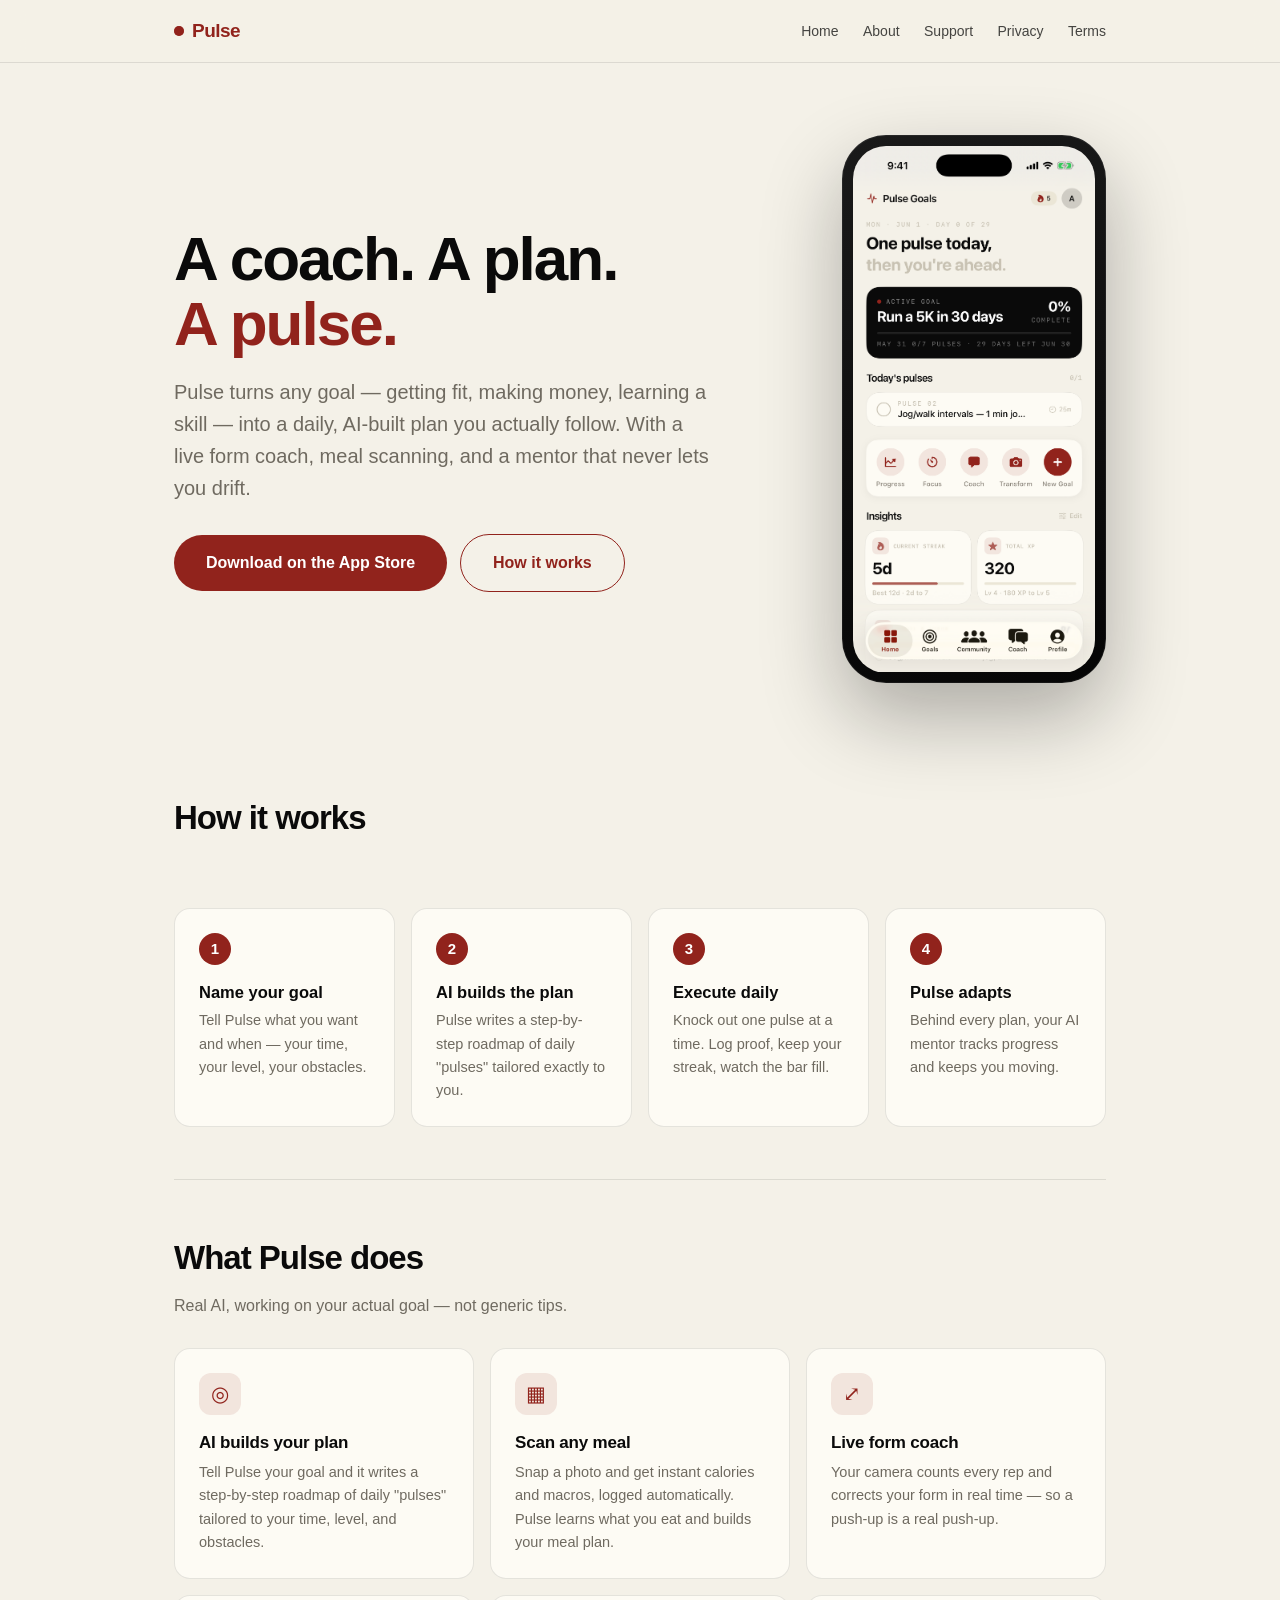
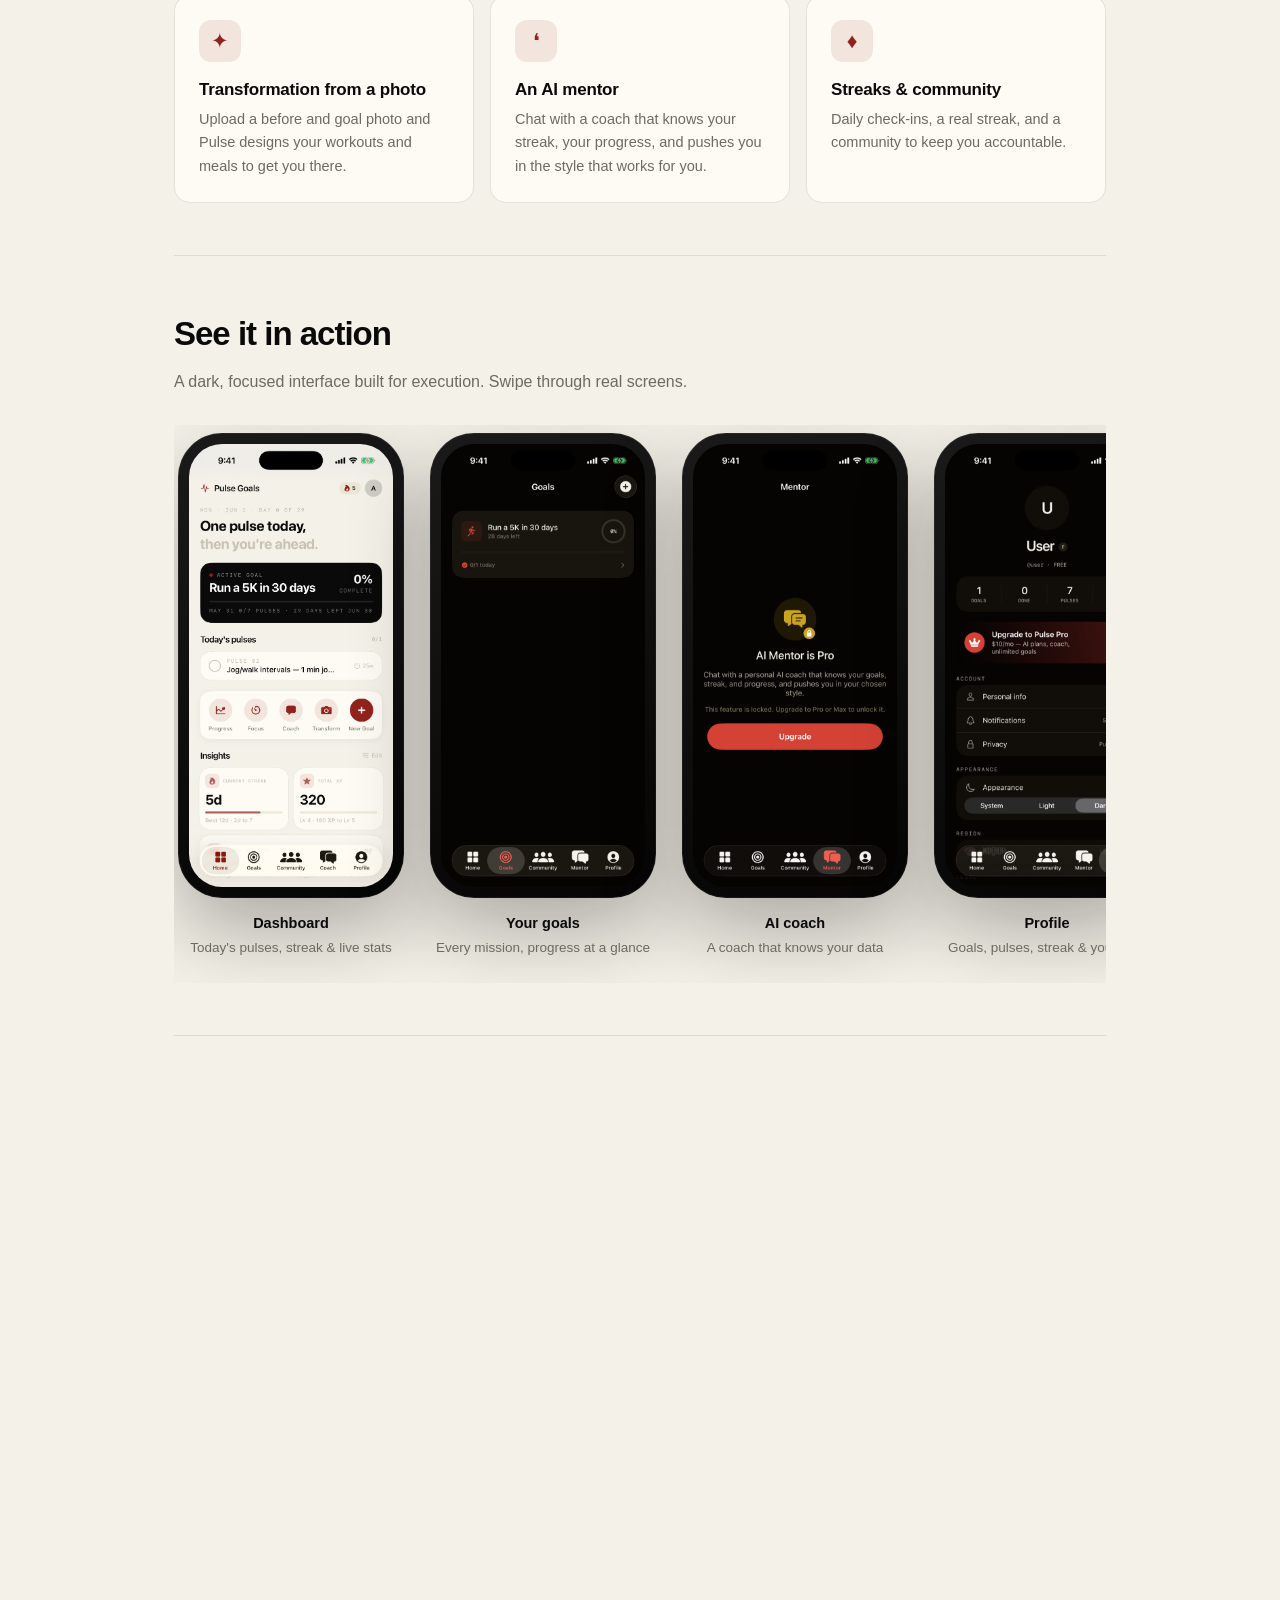
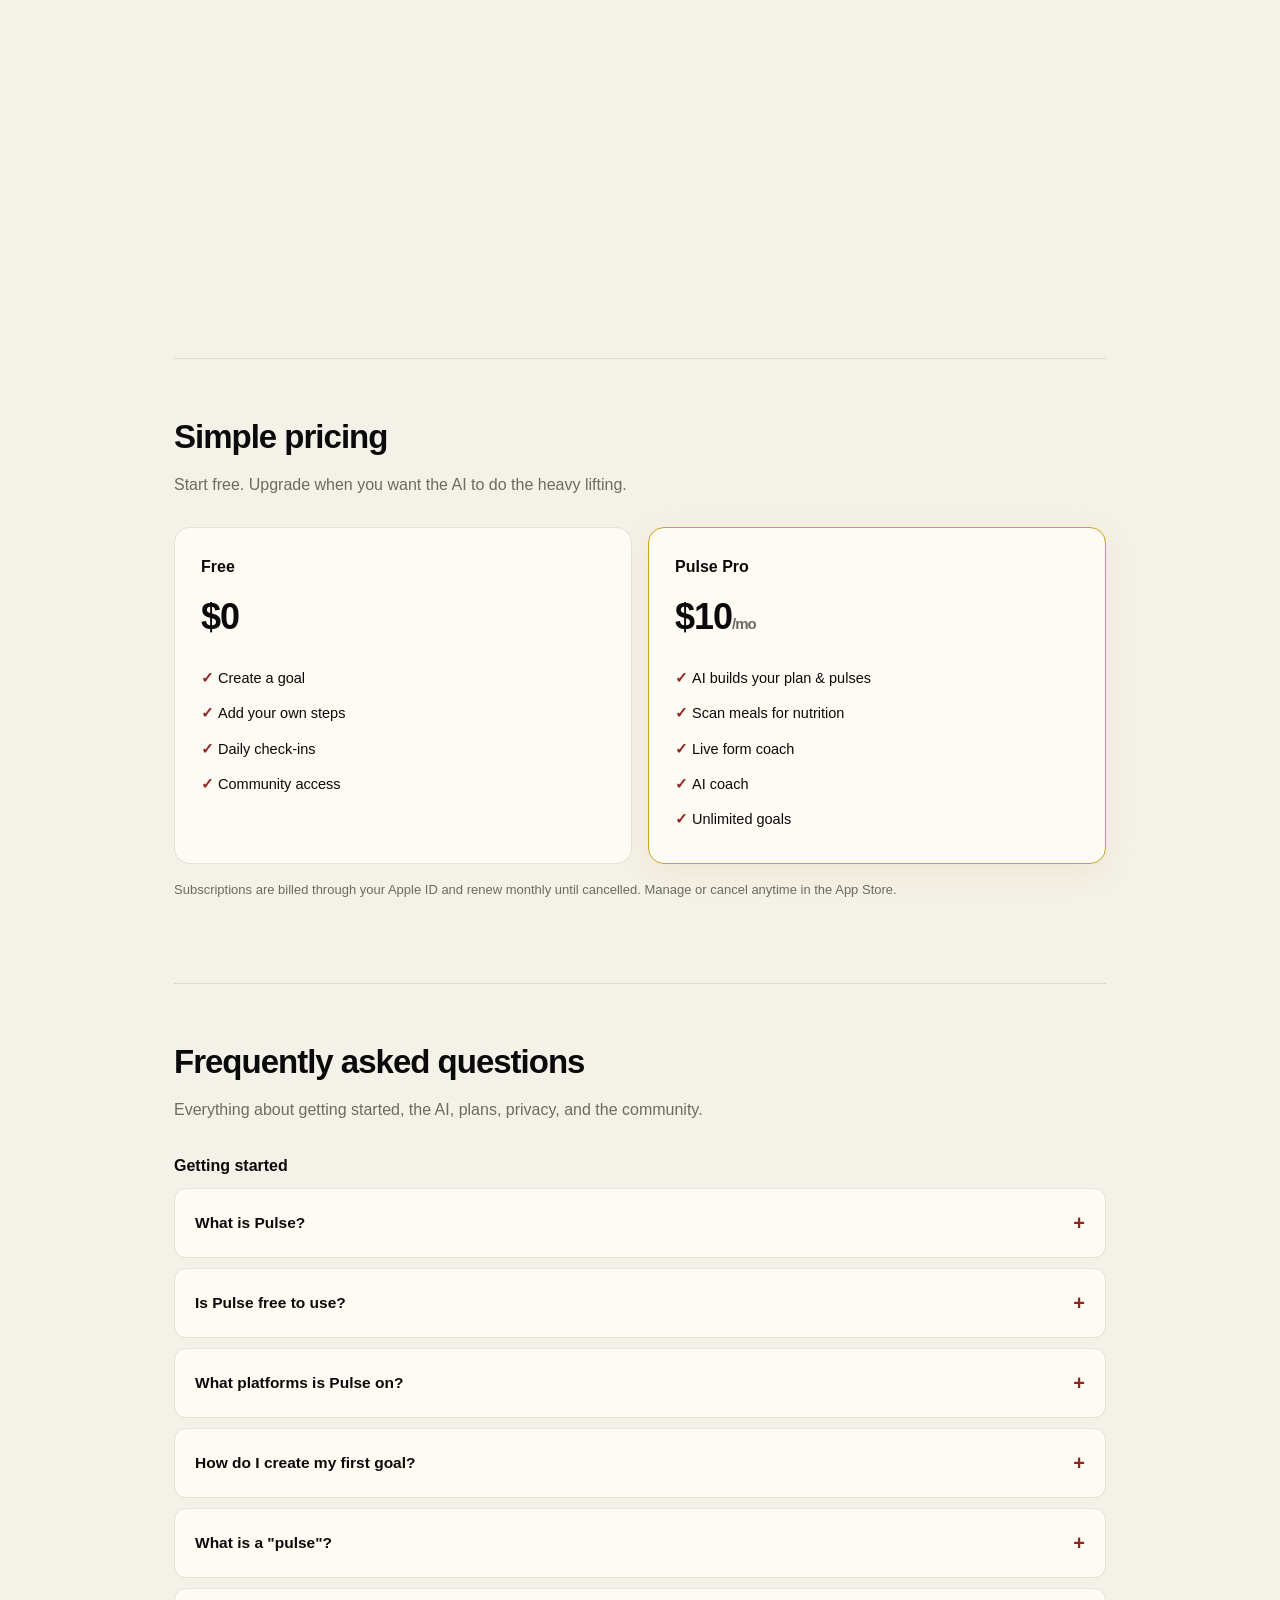
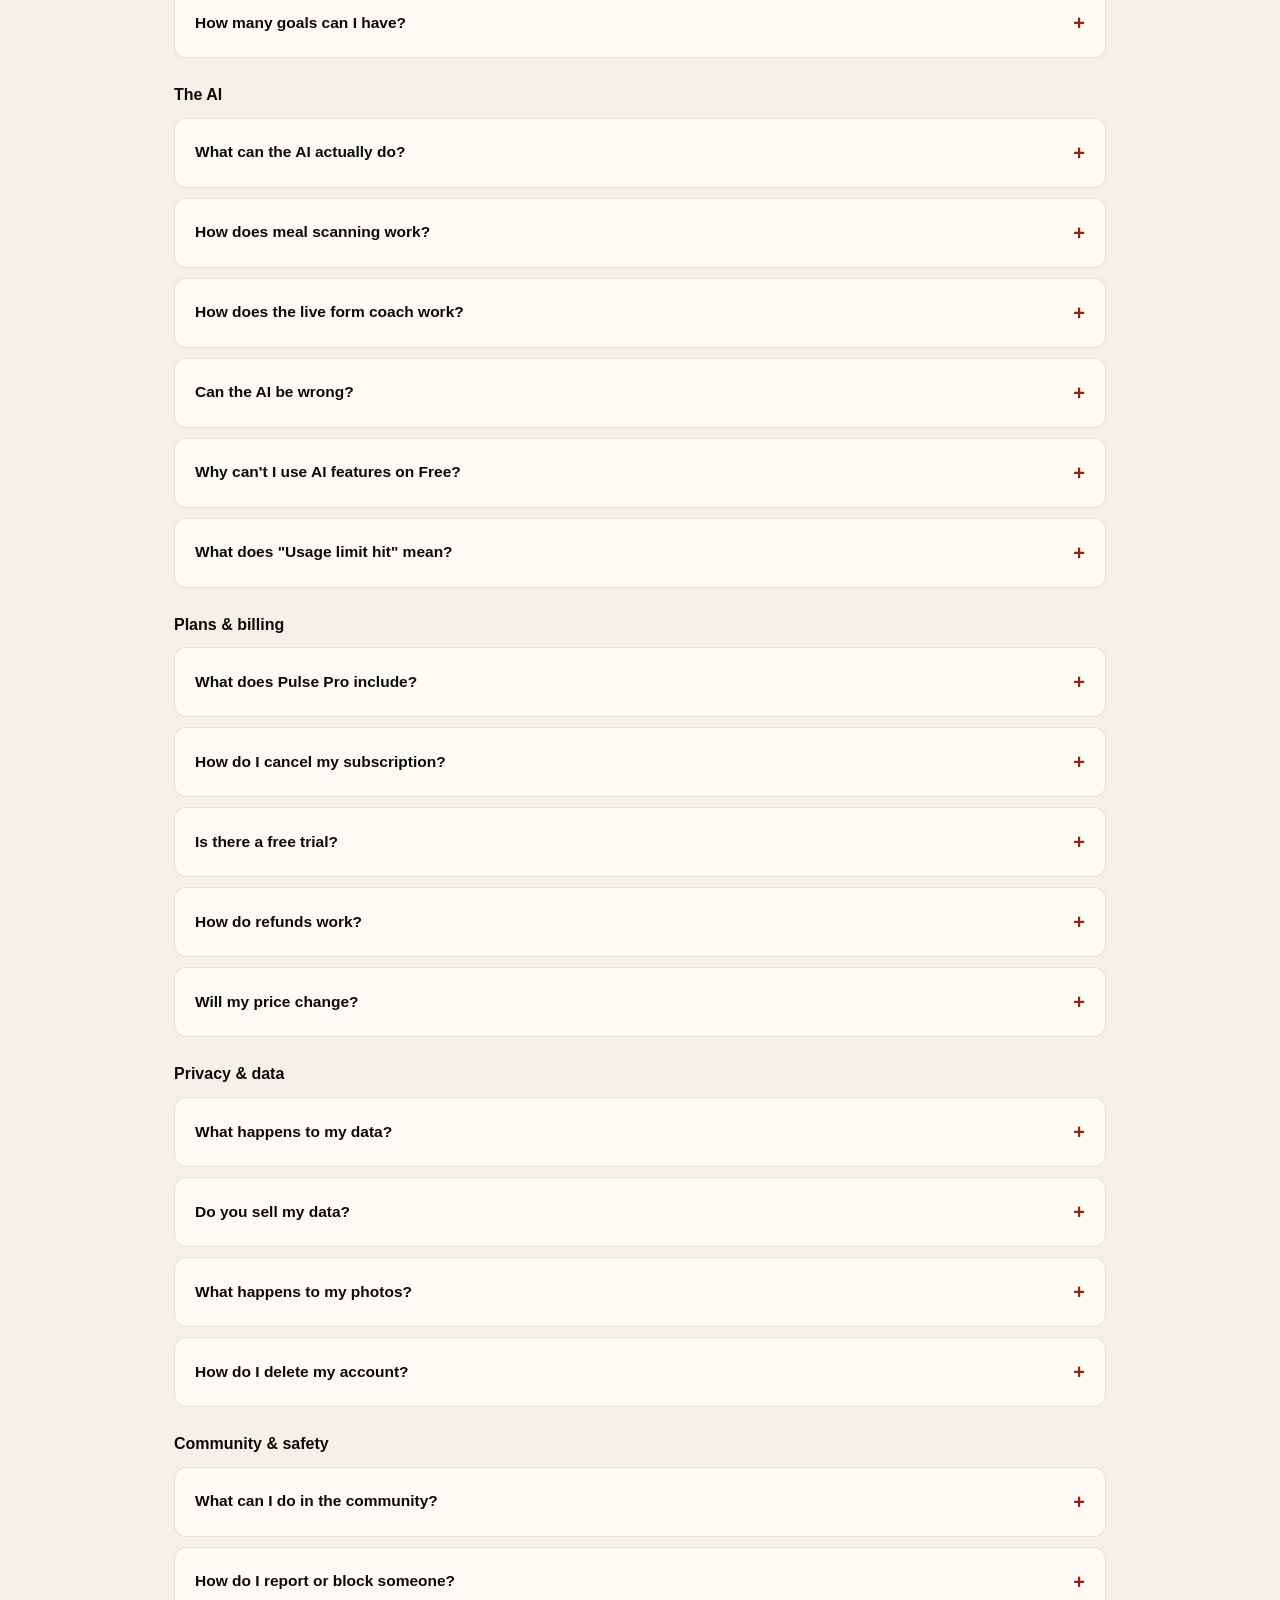
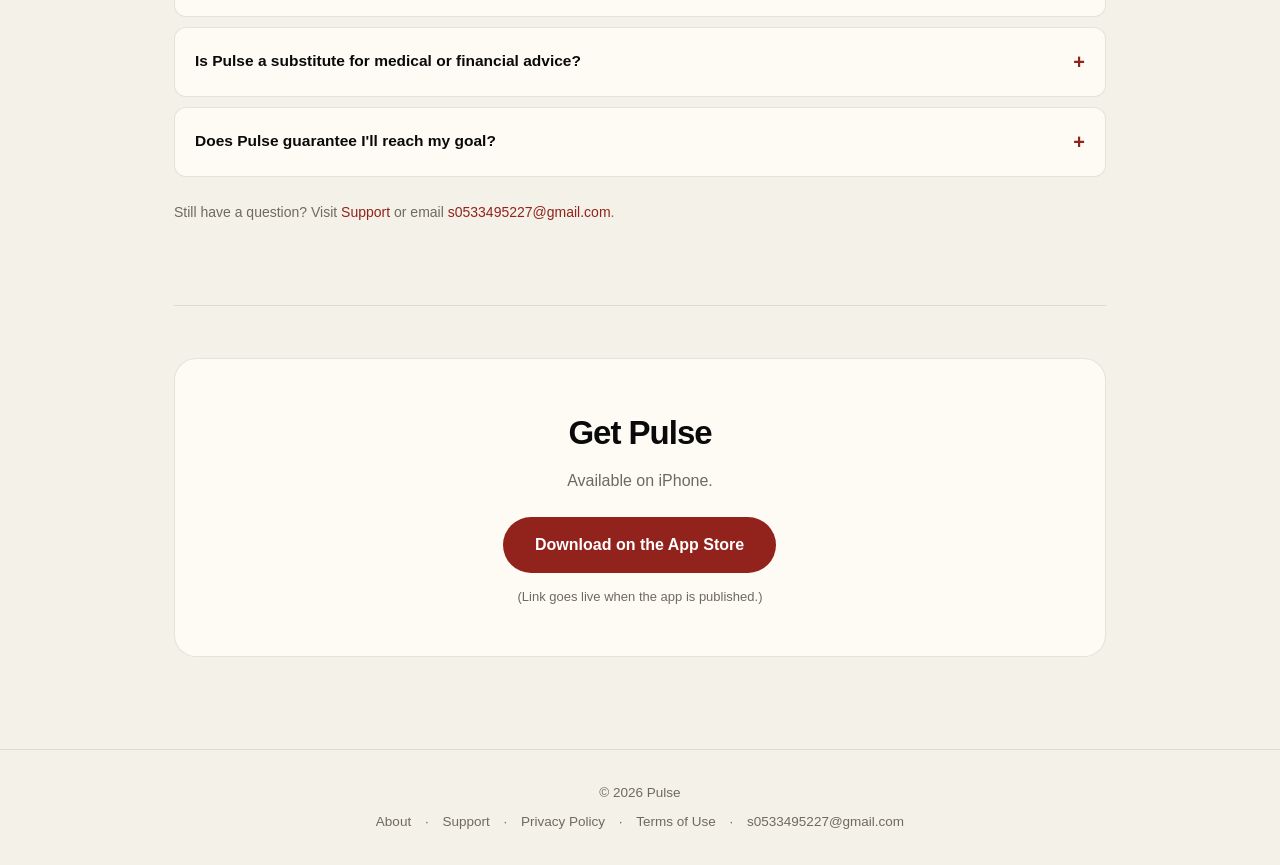
==== index.html @ 87f411f4 "Site: add free Custom Workout card + scroll-progress bar + hero float micro-interactions" ====
<!DOCTYPE html>
<html lang="en">
<head>
  <meta charset="UTF-8" />
  <meta name="viewport" content="width=device-width, initial-scale=1.0" />
  <title>Pulse — Your AI goal-achievement engine</title>
  <meta name="description" content="Pulse turns any goal into a daily, AI-built plan — workouts, meals, money, skills — with a live form coach, meal scanning, and an AI mentor that keeps you moving." />
  <link rel="stylesheet" href="style.css" />
  <link rel="icon" type="image/png" sizes="32x32" href="assets/favicon-32.png" />
  <link rel="icon" type="image/png" sizes="192x192" href="assets/favicon-192.png" />
  <link rel="apple-touch-icon" href="assets/apple-touch-icon.png" />
  <link rel="manifest" href="site.webmanifest" />
  <meta name="theme-color" content="#91231C" media="(prefers-color-scheme: light)" />
  <meta name="theme-color" content="#0E0C08" media="(prefers-color-scheme: dark)" />
</head>
<body>
  <header>
    <nav>
      <a class="brand" href="index.html"><span class="dot"></span> Pulse</a>
      <div class="navlinks">
        <a href="index.html">Home</a>
        <a href="about.html">About</a>
        <a href="support.html">Support</a>
        <a href="privacy.html">Privacy</a>
        <a href="terms.html">Terms</a>
      </div>
    </nav>
  </header>

  <div class="scrollbar" id="scrollbar"></div>

  <main>
    <section class="hero">
      <div class="hero-copy">
        <h1>A coach. A plan.<br/><span class="accent">A pulse.</span></h1>
        <p class="sub">Pulse turns any goal — getting fit, making money, learning a skill — into a daily, AI-built plan you actually follow. With a live form coach, meal scanning, and a mentor that never lets you drift.</p>
        <div class="hero-actions">
          <a class="cta" href="#download">Download on the App Store</a>
          <a class="cta secondary" href="#how">How it works</a>
        </div>
      </div>
      <div class="hero-device">
        <div class="device"><img src="assets/01-dashboard.png" alt="Pulse dashboard showing today's pulses, active goal and streak" /></div>
      </div>
    </section>

    <section class="section first" id="how">
      <h2>How it works</h2>
      <p class="lead">From a vague ambition to a daily plan in under a minute.</p>
      <div class="steps">
        <div class="step"><div class="n">1</div><h3>Name your goal</h3><p>Tell Pulse what you want and when — your time, your level, your obstacles.</p></div>
        <div class="step"><div class="n">2</div><h3>AI builds the plan</h3><p>Pulse writes a step-by-step roadmap of daily "pulses" tailored exactly to you.</p></div>
        <div class="step"><div class="n">3</div><h3>Execute daily</h3><p>Knock out one pulse at a time. Log proof, keep your streak, watch the bar fill.</p></div>
        <div class="step"><div class="n">4</div><h3>Pulse adapts</h3><p>Behind every plan, your AI mentor tracks progress and keeps you moving.</p></div>
      </div>
    </section>

    <section class="section">
      <h2>What Pulse does</h2>
      <p class="lead">Real AI, working on your actual goal — not generic tips.</p>
      <div class="grid">
        <div class="card"><div class="ico">◎</div><h3>AI builds your plan</h3><p>Tell Pulse your goal and it writes a step-by-step roadmap of daily "pulses" tailored to your time, level, and obstacles.</p></div>
        <div class="card"><div class="ico">▦</div><h3>Scan any meal</h3><p>Snap a photo and get instant calories and macros, logged automatically. Pulse learns what you eat and builds your meal plan.</p></div>
        <div class="card"><div class="ico">⤢</div><h3>Live form coach</h3><p>Your camera counts every rep and corrects your form in real time — so a push-up is a real push-up.</p></div>
        <div class="card"><div class="ico">✦</div><h3>Transformation from a photo</h3><p>Upload a before and goal photo and Pulse designs your workouts and meals to get you there.</p></div>
        <div class="card"><div class="ico">❛</div><h3>An AI mentor</h3><p>Chat with a coach that knows your streak, your progress, and pushes you in the style that works for you.</p></div>
        <div class="card"><div class="ico">♦</div><h3>Streaks &amp; community</h3><p>Daily check-ins, a real streak, and a community to keep you accountable.</p></div>
      </div>
    </section>

    <section class="section">
      <h2>See it in action</h2>
      <p class="lead">A dark, focused interface built for execution. Swipe through real screens.</p>
      <div class="shots">
        <div class="shot">
          <div class="device"><img src="assets/01-dashboard.png" alt="Dashboard with active goal, today's pulses, streak and XP" loading="lazy" /></div>
          <div class="cap"><b>Dashboard</b>Today's pulses, streak &amp; live stats</div>
        </div>
        <div class="shot">
          <div class="device"><img src="assets/02-goals.png" alt="Goals list with progress rings" loading="lazy" /></div>
          <div class="cap"><b>Your goals</b>Every mission, progress at a glance</div>
        </div>
        <div class="shot">
          <div class="device"><img src="assets/04-mentor.png" alt="AI coach chat" loading="lazy" /></div>
          <div class="cap"><b>AI coach</b>A coach that knows your data</div>
        </div>
        <div class="shot">
          <div class="device"><img src="assets/03-profile.png" alt="Profile with stats and plan" loading="lazy" /></div>
          <div class="cap"><b>Profile</b>Goals, pulses, streak &amp; your plan</div>
        </div>
        <div class="shot">
          <div class="device"><img src="assets/05-community.png" alt="Community direct messages" loading="lazy" /></div>
          <div class="cap"><b>Community</b>Message and stay accountable</div>
        </div>
      </div>
    </section>

    <section class="section">
      <h2>What you can build with Pulse</h2>
      <p class="lead">One engine, every kind of goal. Pick a type and Pulse shapes the plan around it.</p>
      <div class="grid">
        <div class="card"><div class="ico">✦</div><h3>Transformation</h3><p>Upload a before + goal photo. Pulse builds your workout split and meal plan, with a live camera form coach and rep counting.</p></div>
        <div class="card"><div class="ico">$</div><h3>Make Money</h3><p>Freelance, content, e-commerce, SaaS, and more — a revenue roadmap broken into daily money-moving actions.</p></div>
        <div class="card"><div class="ico">◷</div><h3>Master a Skill</h3><p>Photoshop, Spanish, guitar, coding — deliberate-practice drills and checkpoints that compound over time.</p></div>
        <div class="card"><div class="ico">▤</div><h3>Big Project</h3><p>Finish college, write a book, launch a business — multi-phase milestones with concrete deliverables.</p></div>
        <div class="card"><div class="ico">↻</div><h3>Daily Habit</h3><p>Build a habit with streak tracking, daily check-ins, and accountability that actually sticks.</p></div>
        <div class="card"><div class="ico">▶</div><h3>Custom Workout <span class="freetag">Free</span></h3><p>Hand-pick exercises from a built-in library and run them with on-device rep counting through your camera. No AI, no photos, no subscription.</p></div>
        <div class="card"><div class="ico">◎</div><h3>Anything Else</h3><p>Tell Pulse what you want in plain words and it figures out the roadmap. Free users start here.</p></div>
      </div>
    </section>

    <section class="section" id="pricing">
      <h2>Simple pricing</h2>
      <p class="lead">Start free. Upgrade when you want the AI to do the heavy lifting.</p>
      <div class="plans">
        <div class="plan">
          <div class="tag">Free</div>
          <div class="price">$0</div>
          <ul><li>Create a goal</li><li>Add your own steps</li><li>Daily check-ins</li><li>Community access</li></ul>
        </div>
        <div class="plan featured">
          <div class="tag">Pulse Pro</div>
          <div class="price">$10<span style="font-size:15px;color:var(--muted)">/mo</span></div>
          <ul><li>AI builds your plan &amp; pulses</li><li>Scan meals for nutrition</li><li>Live form coach</li><li>AI coach</li><li>Unlimited goals</li></ul>
        </div>
      </div>
      <p class="lead" style="margin-top:16px;font-size:13px">Subscriptions are billed through your Apple ID and renew monthly until cancelled. Manage or cancel anytime in the App Store.</p>
    </section>

    <section class="section" id="faq">
      <h2>Frequently asked questions</h2>
      <p class="lead">Everything about getting started, the AI, plans, privacy, and the community.</p>

      <h3 style="font-size:16px;margin:18px 0 10px">Getting started</h3>
      <div class="faq">
        <details><summary>What is Pulse?</summary><p>Pulse turns any goal into a daily, AI-built plan of small actions called "pulses." Instead of just writing a goal down, you get a step-by-step roadmap, daily reminders, a streak, progress tracking, and an AI coach that keeps you moving.</p></details>
        <details><summary>Is Pulse free to use?</summary><p>Yes. The Free plan lets you create a goal, add your own steps, keep a daily streak, and join the community. AI-built plans, meal scanning, the live form coach, and the AI coach are part of Pulse Pro.</p></details>
        <details><summary>What platforms is Pulse on?</summary><p>Pulse is built for iPhone. An iPad-compatible build runs as well. There is no web app today.</p></details>
        <details><summary>How do I create my first goal?</summary><p>Tap the New Goal button, pick a goal type (Transformation, Make Money, Master a Skill, Big Project, Daily Habit, or Anything Else), answer a few quick questions, and Pulse builds your plan.</p></details>
        <details><summary>What is a "pulse"?</summary><p>A pulse is a single, concrete action for the day — small enough to actually do, specific enough that there's no guessing. Complete pulses to advance your goal, earn XP, and keep your streak alive.</p></details>
        <details><summary>How many goals can I have?</summary><p>Free includes one active goal. Pulse Pro includes unlimited goals.</p></details>
      </div>

      <h3 style="font-size:16px;margin:24px 0 10px">The AI</h3>
      <div class="faq">
        <details><summary>What can the AI actually do?</summary><p>It builds your full step-by-step roadmap, scans meal photos for calories and macros, designs workouts and meal plans, coaches your form rep-by-rep through the camera, and acts as a coach that knows your real progress.</p></details>
        <details><summary>How does meal scanning work?</summary><p>Snap a photo of your meal and the AI estimates calories and macros, then logs it automatically and learns your patterns to shape your meal plan. Estimates are approximate, not a substitute for precise tracking.</p></details>
        <details><summary>How does the live form coach work?</summary><p>Your front camera tracks your body with on-device pose detection, counts reps, and gives real-time form feedback so a rep only counts when you actually hit the position.</p></details>
        <details><summary>Can the AI be wrong?</summary><p>Yes. AI output can be inaccurate, incomplete, or unsuitable for your situation. Treat it as informational and motivational — never as professional advice. See the <a href="terms.html">Terms of Use</a>.</p></details>
        <details><summary>Why can't I use AI features on Free?</summary><p>AI plan generation, meal scanning, the form coach, and the AI coach are Pro features. On Free you can still create goals, add your own steps, keep a streak, and use the community. Free never runs the AI.</p></details>
        <details><summary>What does "Usage limit hit" mean?</summary><p>You've reached your plan's AI usage for now, or the service is briefly rate-limited. Your daily AI allowance resets the next day — wait a moment and try again. Pulse never fabricates a plan — if the AI can't run, it tells you.</p></details>
      </div>

      <h3 style="font-size:16px;margin:24px 0 10px">Plans &amp; billing</h3>
      <div class="faq">
        <details><summary>What does Pulse Pro include?</summary><p>Pulse Pro ($10/mo) unlocks every AI feature — the AI plan builder, meal scanning, the live form coach, and the AI coach — plus unlimited goals. There's one simple paid plan; no tiers to compare.</p></details>
        <details><summary>How do I cancel my subscription?</summary><p>Subscriptions are managed by Apple. Open the App Store, tap your profile, choose Subscriptions, select Pulse, and cancel anytime — you keep access until the end of the billing period.</p></details>
        <details><summary>Is there a free trial?</summary><p>When offered, trials convert to a paid subscription unless you cancel before the trial ends. Any trial terms are shown at checkout.</p></details>
        <details><summary>How do refunds work?</summary><p>Purchases are processed by Apple, so refunds are handled by Apple at <a href="https://reportaproblem.apple.com" rel="noopener">reportaproblem.apple.com</a>.</p></details>
        <details><summary>Will my price change?</summary><p>Your current price holds for your billing period. Any material price change is disclosed before it takes effect for your subscription.</p></details>
      </div>

      <h3 style="font-size:16px;margin:24px 0 10px">Privacy &amp; data</h3>
      <div class="faq">
        <details><summary>What happens to my data?</summary><p>Your goals sync to your private account so they're there across devices. You can export or permanently delete all of your data from inside the app at any time. Read our <a href="privacy.html">Privacy Policy</a>.</p></details>
        <details><summary>Do you sell my data?</summary><p>No. We never sell your personal information and never share it for cross-context behavioral advertising. The app uses no advertising or tracking SDKs.</p></details>
        <details><summary>What happens to my photos?</summary><p>Photos you scan or attach are sent to the AI provider in transient memory for analysis only and are not retained on our servers after the response returns to your device. We do not perform biometric identification.</p></details>
        <details><summary>How do I delete my account?</summary><p>Profile → Account → Delete Account permanently erases your account and associated data. You can also export your data first from Profile → Privacy.</p></details>
      </div>

      <h3 style="font-size:16px;margin:24px 0 10px">Community &amp; safety</h3>
      <div class="faq">
        <details><summary>What can I do in the community?</summary><p>Share posts and photos, run polls, post stories, follow people, and message others directly — a focused social space for people chasing goals.</p></details>
        <details><summary>How do I report or block someone?</summary><p>Long-press a member or open their chat and choose Report or Block. Reported and blocked users are removed from your view.</p></details>
        <details><summary>Is Pulse a substitute for medical or financial advice?</summary><p>No. Pulse is a motivation and planning tool. Its AI can make mistakes and its guidance is general. Always consult a qualified professional before making health, medical, or financial decisions. See our <a href="terms.html">Terms of Use</a>.</p></details>
        <details><summary>Does Pulse guarantee I'll reach my goal?</summary><p>No. Pulse improves your odds by giving you a clear plan and daily accountability, but outcomes depend on you. There's a chance, not a guarantee.</p></details>
      </div>

      <p class="lead" style="margin-top:24px;font-size:14px">Still have a question? Visit <a href="support.html">Support</a> or email <a href="mailto:s0533495227@gmail.com">s0533495227@gmail.com</a>.</p>
    </section>

    <section class="section" id="download">
      <div class="band">
        <h2>Get Pulse</h2>
        <p class="lead" style="margin-bottom:24px">Available on iPhone.</p>
        <a class="cta" href="#">Download on the App Store</a>
        <p class="lead" style="margin-top:14px;font-size:13px;margin-bottom:0">(Link goes live when the app is published.)</p>
      </div>
    </section>
  </main>

  <footer>
    <div>© <span id="yr"></span> Pulse</div>
    <div style="margin-top:8px">
      <a href="about.html">About</a> ·
      <a href="support.html">Support</a> ·
      <a href="privacy.html">Privacy Policy</a> ·
      <a href="terms.html">Terms of Use</a> ·
      <a href="mailto:s0533495227@gmail.com">s0533495227@gmail.com</a>
    </div>
  </footer>
  <script src="main.js" defer></script>
</body>
</html>
---- style.css ----
/* Pulse — marketing site. Mirrors the app's palette:
   cream #F4F1E8, warm-dark #0E0C08, signal red #91231C, gold #C9A227. */
:root {
  --bg: #F4F1E8;
  --paper: #FDFBF4;
  --ink: #0A0A0A;
  --muted: #6F6A60;
  --signal: #91231C;
  --gold: #C9A227;
  --hair: rgba(10,10,10,0.10);
  --radius: 16px;
  --maxw: 980px;
}
* { box-sizing: border-box; margin: 0; padding: 0; }
html { scroll-behavior: smooth; }
body {
  font-family: -apple-system, BlinkMacSystemFont, "Segoe UI", Helvetica, Arial, sans-serif;
  background: var(--bg);
  color: var(--ink);
  line-height: 1.6;
  -webkit-font-smoothing: antialiased;
}
a { color: var(--signal); text-decoration: none; }
a:hover { text-decoration: underline; }

/* Header / nav */
header {
  position: sticky; top: 0; z-index: 10;
  background: rgba(244,241,232,0.85);
  backdrop-filter: saturate(180%) blur(12px);
  border-bottom: 1px solid var(--hair);
}
nav {
  max-width: var(--maxw); margin: 0 auto;
  display: flex; align-items: center; justify-content: space-between;
  padding: 16px 24px;
}
.brand { display: flex; align-items: center; gap: 8px; font-weight: 700; font-size: 19px; letter-spacing: -0.5px; }
.brand .dot { width: 10px; height: 10px; border-radius: 50%; background: var(--signal); display: inline-block; }
.navlinks a { color: var(--ink); font-size: 14px; margin-left: 20px; opacity: 0.75; }
.navlinks a:hover { opacity: 1; text-decoration: none; }

/* Layout */
main { max-width: var(--maxw); margin: 0 auto; padding: 0 24px; }

/* Hero — copy + device side by side */
.hero {
  display: flex; align-items: center; justify-content: space-between;
  gap: 56px; padding: 72px 0 56px; flex-wrap: wrap;
}
.hero-copy { flex: 1 1 380px; max-width: 540px; }
.hero h1 { font-size: clamp(40px, 7vw, 62px); line-height: 1.04; letter-spacing: -2px; font-weight: 700; }
.hero h1 .accent { color: var(--signal); }
.hero p.sub { font-size: clamp(16px, 2.4vw, 20px); color: var(--muted); margin: 20px 0 0; }
.hero-actions { margin-top: 30px; }
.hero-device { flex: 0 0 auto; }

.cta {
  display: inline-block;
  background: var(--signal); color: #fff; font-weight: 600; font-size: 16px;
  padding: 15px 32px; border-radius: 9999px;
}
.cta:hover { text-decoration: none; opacity: 0.92; }
.cta.secondary { background: transparent; color: var(--signal); border: 1.5px solid var(--signal); margin-left: 8px; }

/* Device / phone frame */
.device {
  width: 264px; padding: 11px; border-radius: 44px;
  background: linear-gradient(160deg, #1a1a1a, #050505);
  box-shadow: 0 34px 80px rgba(10,10,10,0.30), inset 0 0 0 1px rgba(255,255,255,0.06);
}
.device img { width: 100%; display: block; border-radius: 33px; background: #0E0C08; }

/* Sections */
.section { padding: 52px 0; border-top: 1px solid var(--hair); }
.section.first { border-top: none; }
.section h2 { font-size: clamp(26px, 4vw, 33px); letter-spacing: -1px; margin-bottom: 8px; }
.section .lead { color: var(--muted); margin-bottom: 30px; font-size: 16px; }

/* Feature grid */
.grid { display: grid; grid-template-columns: repeat(auto-fit, minmax(250px, 1fr)); gap: 16px; }
.card {
  background: var(--paper); border: 1px solid var(--hair);
  border-radius: var(--radius); padding: 24px;
}
.card .ico {
  width: 42px; height: 42px; border-radius: 12px;
  background: rgba(145,35,28,0.10); color: var(--signal);
  display: flex; align-items: center; justify-content: center; font-size: 21px; margin-bottom: 14px;
}
.card h3 { font-size: 17px; margin-bottom: 5px; letter-spacing: -0.2px; }
.card p { color: var(--muted); font-size: 14.5px; }

/* How it works */
.steps { display: grid; grid-template-columns: repeat(auto-fit, minmax(220px, 1fr)); gap: 16px; }
.step { background: var(--paper); border: 1px solid var(--hair); border-radius: var(--radius); padding: 24px; }
.step .n {
  width: 32px; height: 32px; border-radius: 50%;
  background: var(--signal); color: #fff;
  display: flex; align-items: center; justify-content: center;
  font-weight: 700; font-size: 15px; margin-bottom: 14px;
}
.step h3 { font-size: 16.5px; margin-bottom: 4px; }
.step p { color: var(--muted); font-size: 14.5px; }

/* Screenshot showcase — phone frames */
.shots {
  display: flex; gap: 26px; overflow-x: auto; padding: 8px 4px 24px;
  scroll-snap-type: x mandatory; -webkit-overflow-scrolling: touch;
}
.shot { flex: 0 0 auto; scroll-snap-align: center; text-align: center; }
.shot .device { width: 226px; }
.shot .cap { margin-top: 14px; color: var(--muted); font-size: 13.5px; max-width: 226px; }
.shot .cap b { color: var(--ink); display: block; font-size: 14.5px; margin-bottom: 2px; }

/* Pricing */
.plans { display: grid; grid-template-columns: repeat(auto-fit, minmax(230px, 1fr)); gap: 16px; }
.plan { background: var(--paper); border: 1px solid var(--hair); border-radius: var(--radius); padding: 26px; }
.plan.featured { border-color: var(--gold); box-shadow: 0 8px 30px rgba(201,162,39,0.12); }
.plan .tag { font-weight: 700; font-size: 16px; }
.plan .tag .badge { font-size: 11px; color: var(--gold); border: 1px solid var(--gold); border-radius: 999px; padding: 2px 8px; margin-left: 6px; vertical-align: middle; }
.plan .price { font-size: 36px; font-weight: 700; letter-spacing: -1px; margin: 8px 0 16px; }
.plan ul { list-style: none; }
.plan li { padding: 6px 0; font-size: 14.5px; color: var(--ink); }
.plan li::before { content: "✓ "; color: var(--signal); font-weight: 700; }

/* FAQ */
.faq details { background: var(--paper); border: 1px solid var(--hair); border-radius: 12px; padding: 2px 20px; margin-bottom: 10px; }
.faq summary { cursor: pointer; font-weight: 600; padding: 16px 0; list-style: none; font-size: 15.5px; display: flex; justify-content: space-between; align-items: center; gap: 12px; }
.faq summary::-webkit-details-marker { display: none; }
.faq summary::after { content: "+"; color: var(--signal); font-weight: 700; font-size: 20px; }
.faq details[open] summary::after { content: "\2013"; }
.faq details p { color: var(--muted); padding: 0 0 16px; font-size: 14.5px; }

/* CTA band */
.band { text-align: center; background: var(--paper); border: 1px solid var(--hair); border-radius: 22px; padding: 48px 24px; }

/* Legal pages */
.legal { padding: 48px 0 80px; max-width: 760px; }
.legal h1 { font-size: 34px; letter-spacing: -1px; margin-bottom: 6px; }
.legal .eff { color: var(--muted); font-size: 14px; margin-bottom: 28px; }
.legal h2 { font-size: 19px; margin: 28px 0 8px; }
.legal p, .legal li { color: #2a2a2a; font-size: 15px; margin-bottom: 10px; }
.legal ul { margin-left: 20px; margin-bottom: 12px; }
.legal .banner {
  background: rgba(145,35,28,0.08);
  border: 1px solid rgba(145,35,28,0.25);
  border-radius: 12px;
  padding: 14px 16px;
  color: var(--signal);
  font-weight: 600;
  font-size: 13.5px;
  margin: 8px 0 24px;
}

/* Footer */
footer {
  border-top: 1px solid var(--hair); margin-top: 40px;
  padding: 32px 24px; text-align: center; color: var(--muted); font-size: 13.5px;
}
footer a { color: var(--muted); margin: 0 10px; }

@media (max-width: 720px) {
  .hero { padding-top: 48px; gap: 36px; }
  .hero-device { margin: 0 auto; }
}

@media (prefers-color-scheme: dark) {
  :root {
    --bg: #0E0C08; --paper: #181612; --ink: #F4F1E8; --muted: #A29C90;
    --signal: #D24438; --hair: rgba(244,241,232,0.12);
  }
  header { background: rgba(14,12,8,0.85); }
  .legal p, .legal li { color: #d8d3c7; }
  .device { box-shadow: 0 34px 80px rgba(0,0,0,0.5), inset 0 0 0 1px rgba(255,255,255,0.08); }
}

/* ============================================================
   Micro-interactions — make the page feel alive
   ============================================================ */

/* Brand dot: a living "pulse" ring, on-brand for the product. */
.brand .dot { position: relative; }
.brand .dot::after {
  content: ""; position: absolute; inset: 0; border-radius: 50%;
  background: var(--signal); opacity: 0.55;
  animation: pulsering 2.4s ease-out infinite;
}
@keyframes pulsering {
  0%   { transform: scale(1);   opacity: 0.55; }
  70%  { transform: scale(2.6); opacity: 0; }
  100% { transform: scale(2.6); opacity: 0; }
}

/* Nav links: sliding underline on hover. */
.navlinks a { position: relative; transition: opacity .2s ease; }
.navlinks a::after {
  content: ""; position: absolute; left: 0; bottom: -4px; height: 2px; width: 100%;
  background: var(--signal); border-radius: 2px;
  transform: scaleX(0); transform-origin: left; transition: transform .28s cubic-bezier(.2,.7,.2,1);
}
.navlinks a:hover::after { transform: scaleX(1); }

/* Buttons: hover lift + press feedback. */
.cta {
  transition: transform .18s cubic-bezier(.2,.7,.2,1), box-shadow .22s ease, opacity .2s ease, background .2s ease;
  will-change: transform;
}
.cta:hover { transform: translateY(-2px); box-shadow: 0 12px 26px rgba(145,35,28,0.28); }
.cta:active { transform: translateY(0) scale(0.98); box-shadow: 0 4px 12px rgba(145,35,28,0.22); }
.cta.secondary:hover { box-shadow: 0 10px 22px rgba(145,35,28,0.16); background: rgba(145,35,28,0.06); }

/* Cards / steps / plans / shots: hover lift with a warmer shadow. */
.card, .step, .plan {
  transition: transform .28s cubic-bezier(.2,.7,.2,1), box-shadow .28s ease, border-color .28s ease;
  will-change: transform;
}
.card:hover, .step:hover {
  transform: translateY(-6px);
  box-shadow: 0 18px 40px rgba(10,10,10,0.12);
  border-color: rgba(145,35,28,0.28);
}
.plan:hover { transform: translateY(-6px); box-shadow: 0 18px 44px rgba(10,10,10,0.14); }
.plan.featured:hover { box-shadow: 0 20px 50px rgba(201,162,39,0.22); }

/* Card icon: gentle pop when its card is hovered. */
.card .ico { transition: transform .3s cubic-bezier(.2,.7,.2,1), background .3s ease; }
.card:hover .ico { transform: scale(1.12) rotate(-4deg); background: rgba(145,35,28,0.16); }

/* Step number: subtle spin-in feel on hover. */
.step .n { transition: transform .3s cubic-bezier(.2,.7,.2,1); }
.step:hover .n { transform: scale(1.1) rotate(6deg); }

/* Screenshot devices: lift + lighten shadow on hover. */
.shot .device { transition: transform .3s cubic-bezier(.2,.7,.2,1), box-shadow .3s ease; }
.shot:hover .device { transform: translateY(-8px) rotate(-1deg); box-shadow: 0 40px 90px rgba(10,10,10,0.35); }

/* FAQ: animate the open/close marker + reveal the answer. */
.faq summary::after { transition: transform .25s ease; }
.faq details[open] summary::after { transform: rotate(180deg); }
.faq details { transition: border-color .25s ease, box-shadow .25s ease; }
.faq details[open] { box-shadow: 0 8px 24px rgba(10,10,10,0.07); }
.faq details[open] p { animation: faqfade .35s ease both; }
@keyframes faqfade { from { opacity: 0; transform: translateY(-6px); } to { opacity: 1; transform: none; } }

/* Footer links: same sliding underline cue. */
footer a { position: relative; transition: color .2s ease; }
footer a:hover { color: var(--ink); text-decoration: none; }

/* Scroll-reveal: only active once JS adds .reveal-on (no-JS sees everything). */
.reveal-on .reveal {
  opacity: 0; transform: translateY(24px);
  transition: opacity .7s cubic-bezier(.2,.7,.2,1), transform .7s cubic-bezier(.2,.7,.2,1);
}
.reveal-on .reveal.in { opacity: 1; transform: none; }

/* Hero entrance on load. */
.reveal-on .hero-copy { animation: rise .8s cubic-bezier(.2,.7,.2,1) both; }
.reveal-on .hero-device { animation: rise .8s cubic-bezier(.2,.7,.2,1) .12s both; }
@keyframes rise { from { opacity: 0; transform: translateY(28px); } to { opacity: 1; transform: none; } }

/* Scroll-progress bar — a thin signal-red line at the very top that fills as
   you scroll. Subtle "alive" cue that also aids orientation on long pages. */
.scrollbar {
  position: fixed; top: 0; left: 0; height: 3px; width: 0%;
  background: linear-gradient(90deg, var(--signal), var(--gold));
  z-index: 50; border-radius: 0 2px 2px 0;
  transition: width .08s linear;
}

/* "Free" tag on the Custom Workout card. */
.freetag {
  font-size: 11px; font-weight: 700; color: var(--signal);
  border: 1px solid var(--signal); border-radius: 999px;
  padding: 1px 8px; margin-left: 6px; vertical-align: middle;
  letter-spacing: 0.2px;
}

/* Hero device: a slow, gentle float so the screenshot feels live (not static).
   Starts only after the load-in animation, and never under reduced-motion. */
.reveal-on .hero-device { animation: rise .8s cubic-bezier(.2,.7,.2,1) .12s both, floaty 6s ease-in-out 1s infinite; }
@keyframes floaty { 0%,100% { transform: translateY(0); } 50% { transform: translateY(-10px); } }

/* Respect users who prefer less motion — disable all of the above. */
@media (prefers-reduced-motion: reduce) {
  html { scroll-behavior: auto; }
  .brand .dot::after { animation: none; display: none; }
  .reveal-on .reveal { opacity: 1 !important; transform: none !important; transition: none; }
  .reveal-on .hero-copy, .reveal-on .hero-device { animation: none; }
  .cta, .card, .step, .plan, .shot .device, .card .ico, .step .n { transition: none; }
  .cta:hover, .card:hover, .step:hover, .plan:hover, .shot:hover .device { transform: none; }
  .faq details[open] p { animation: none; }
  .scrollbar { display: none; }
}
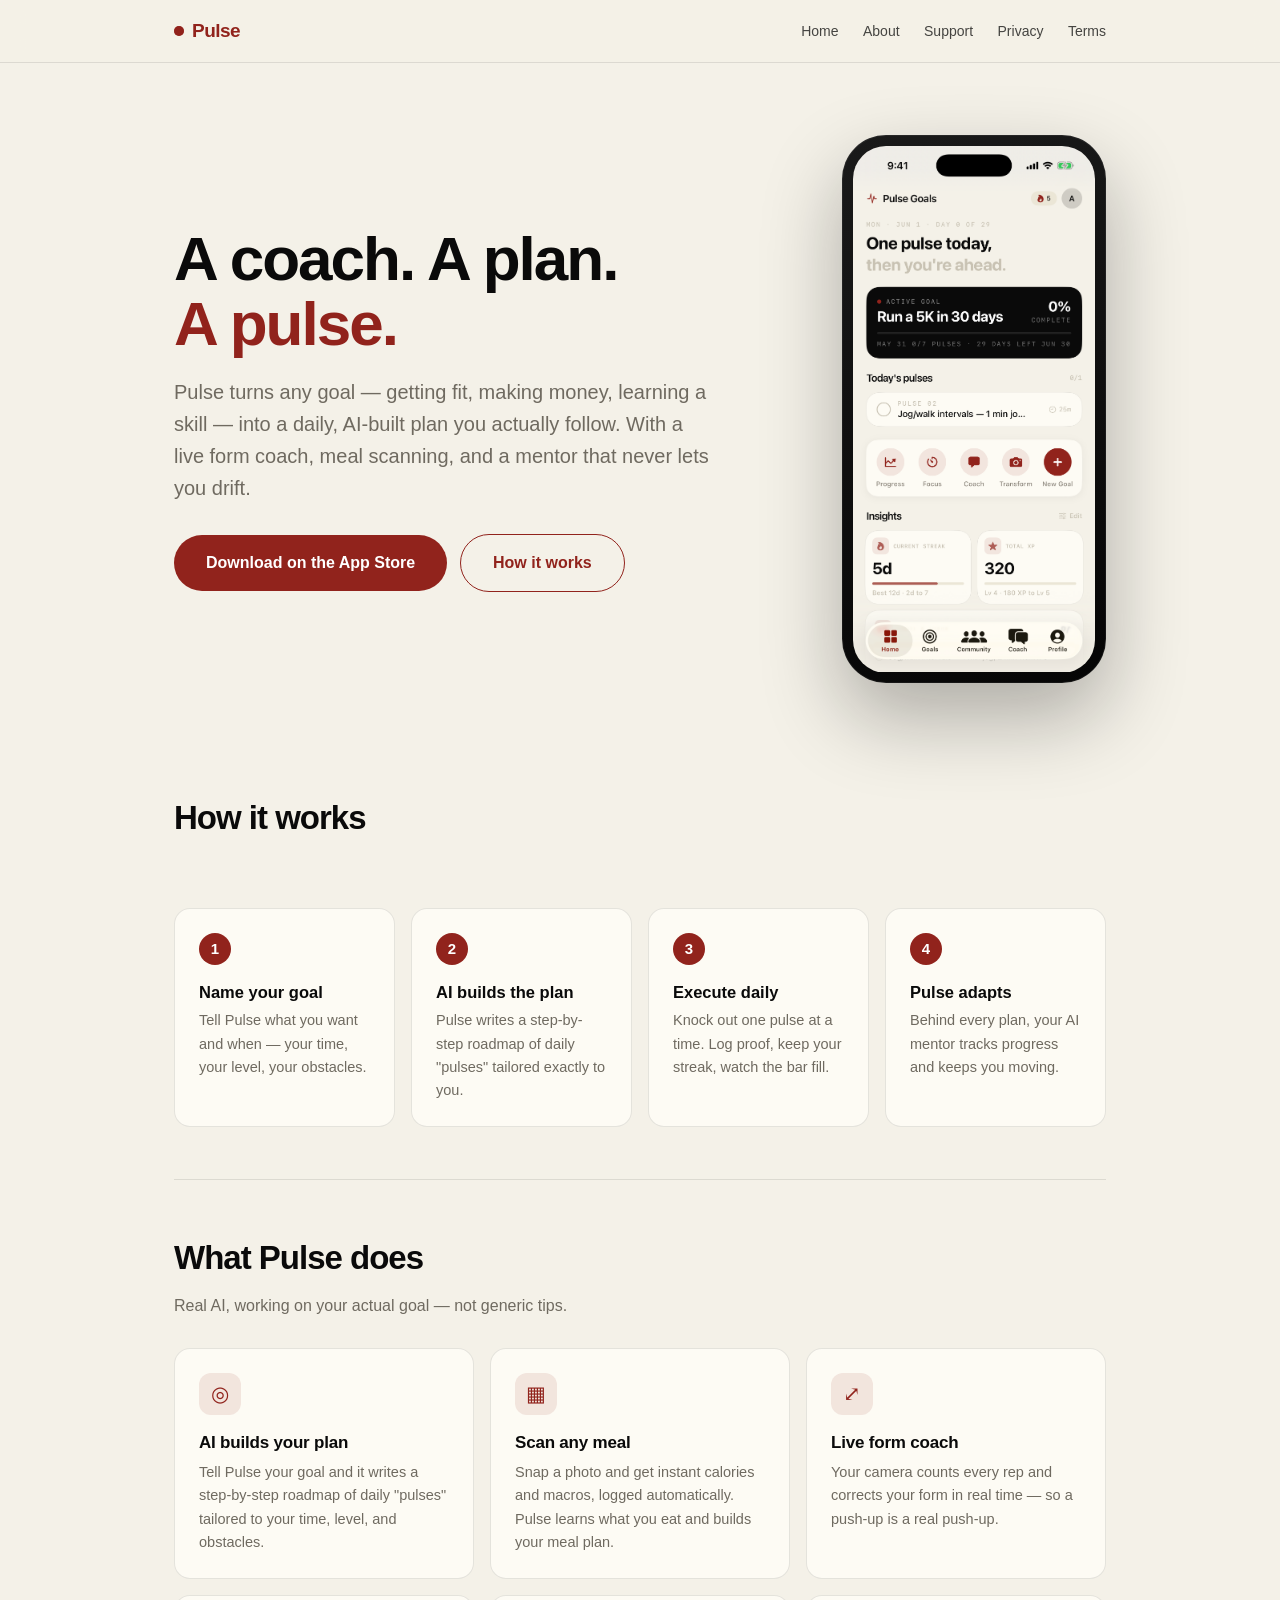
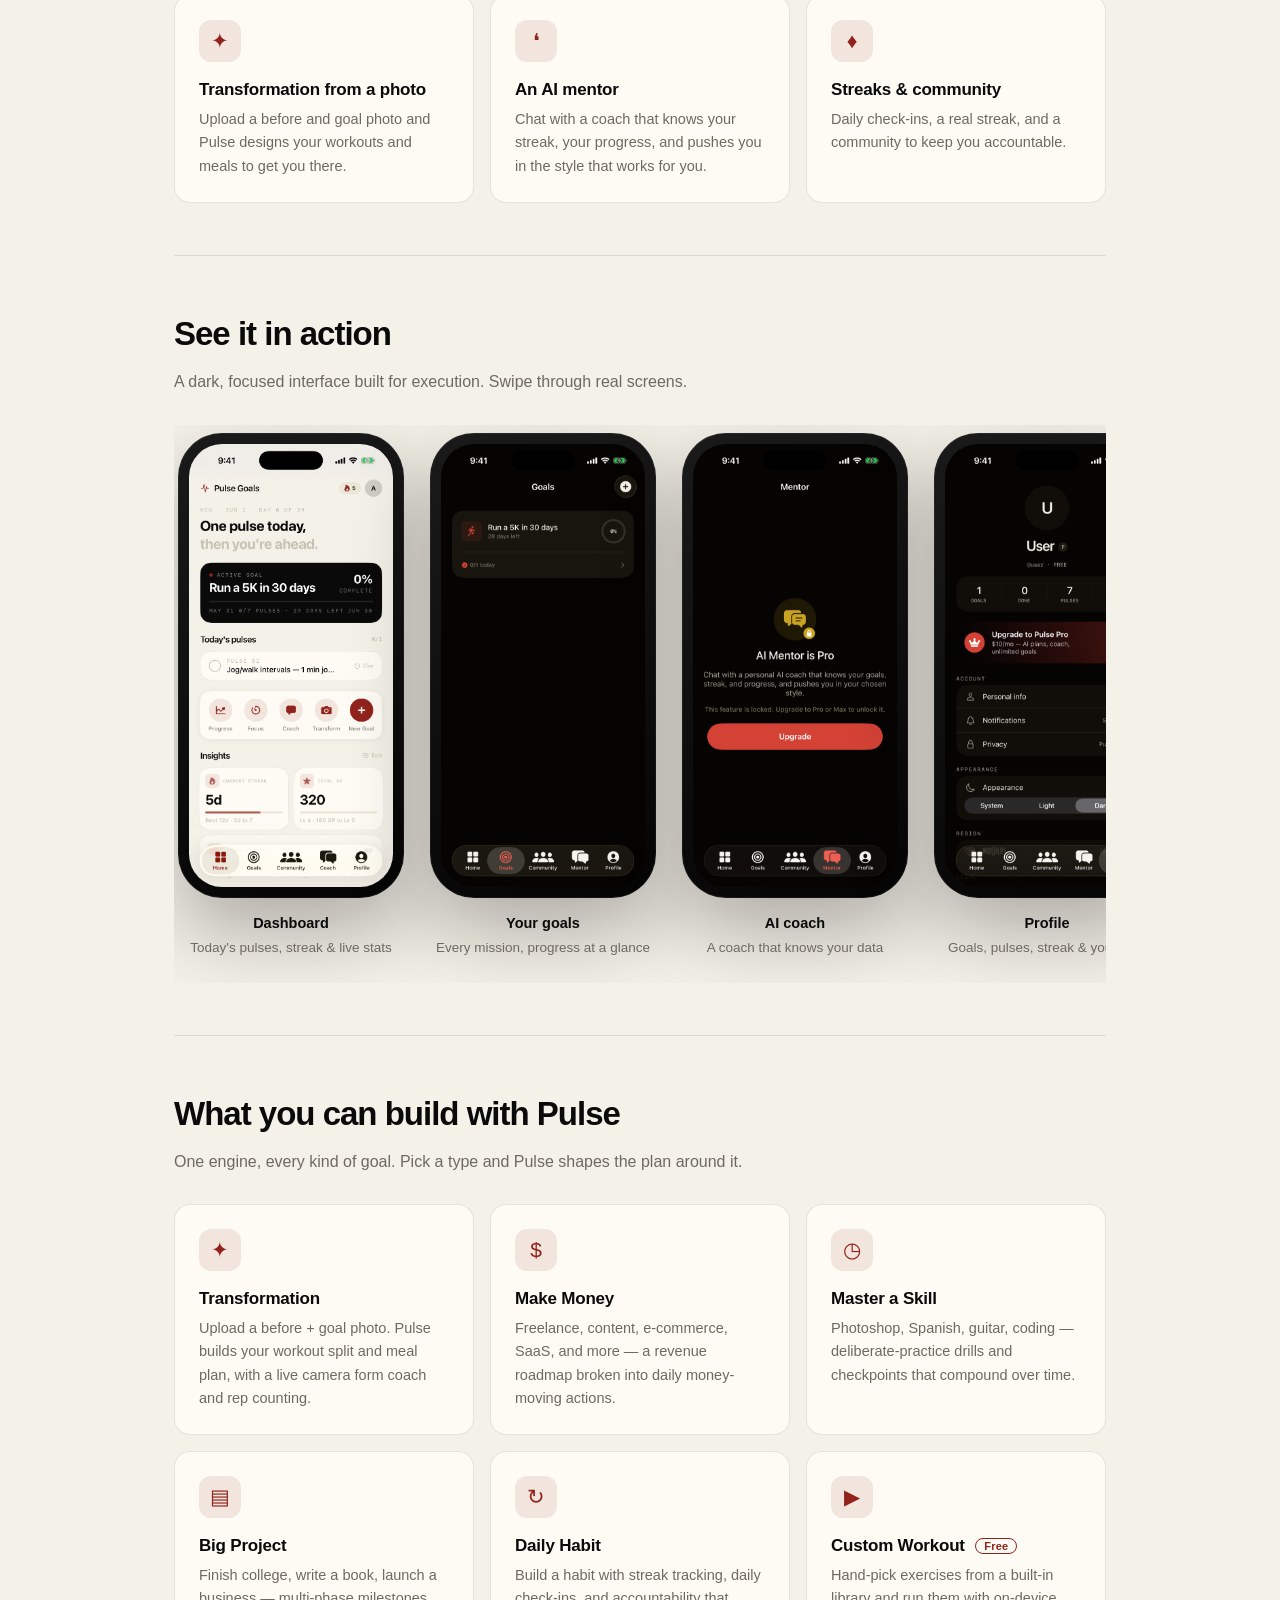
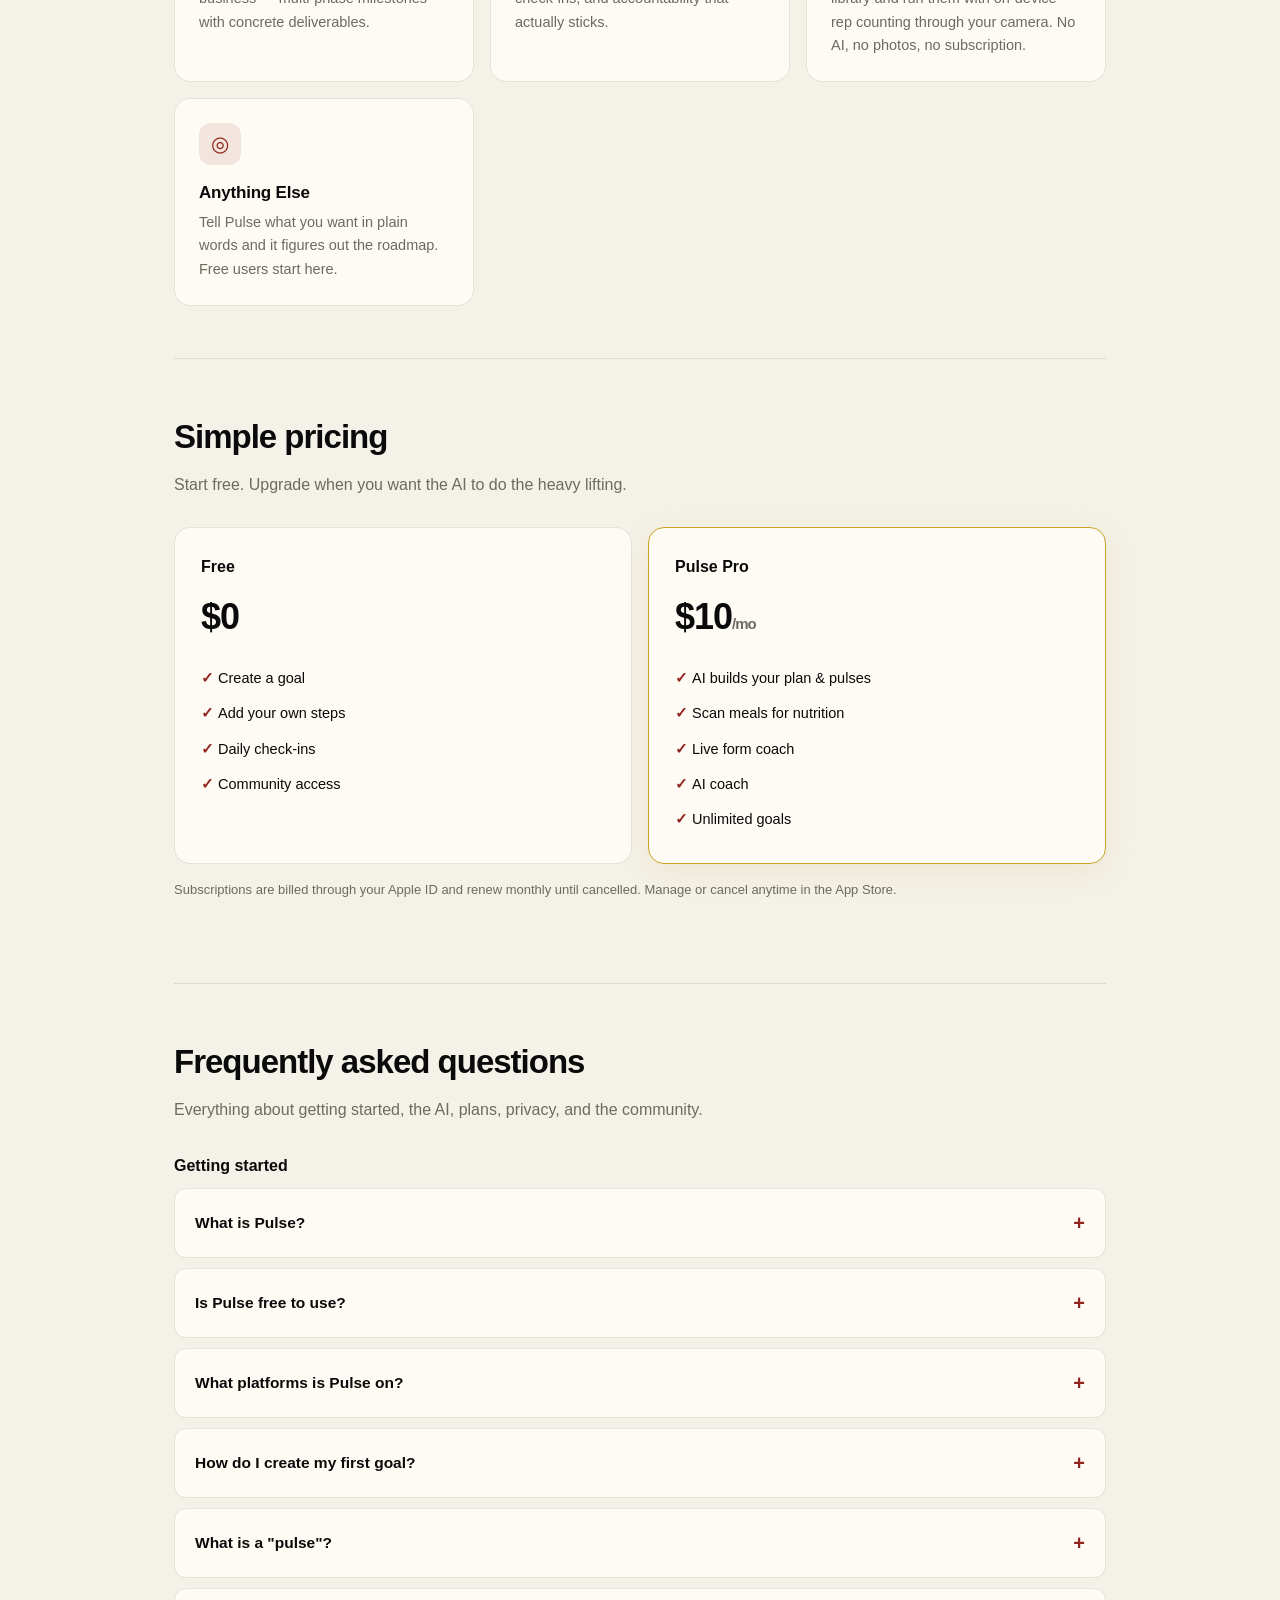
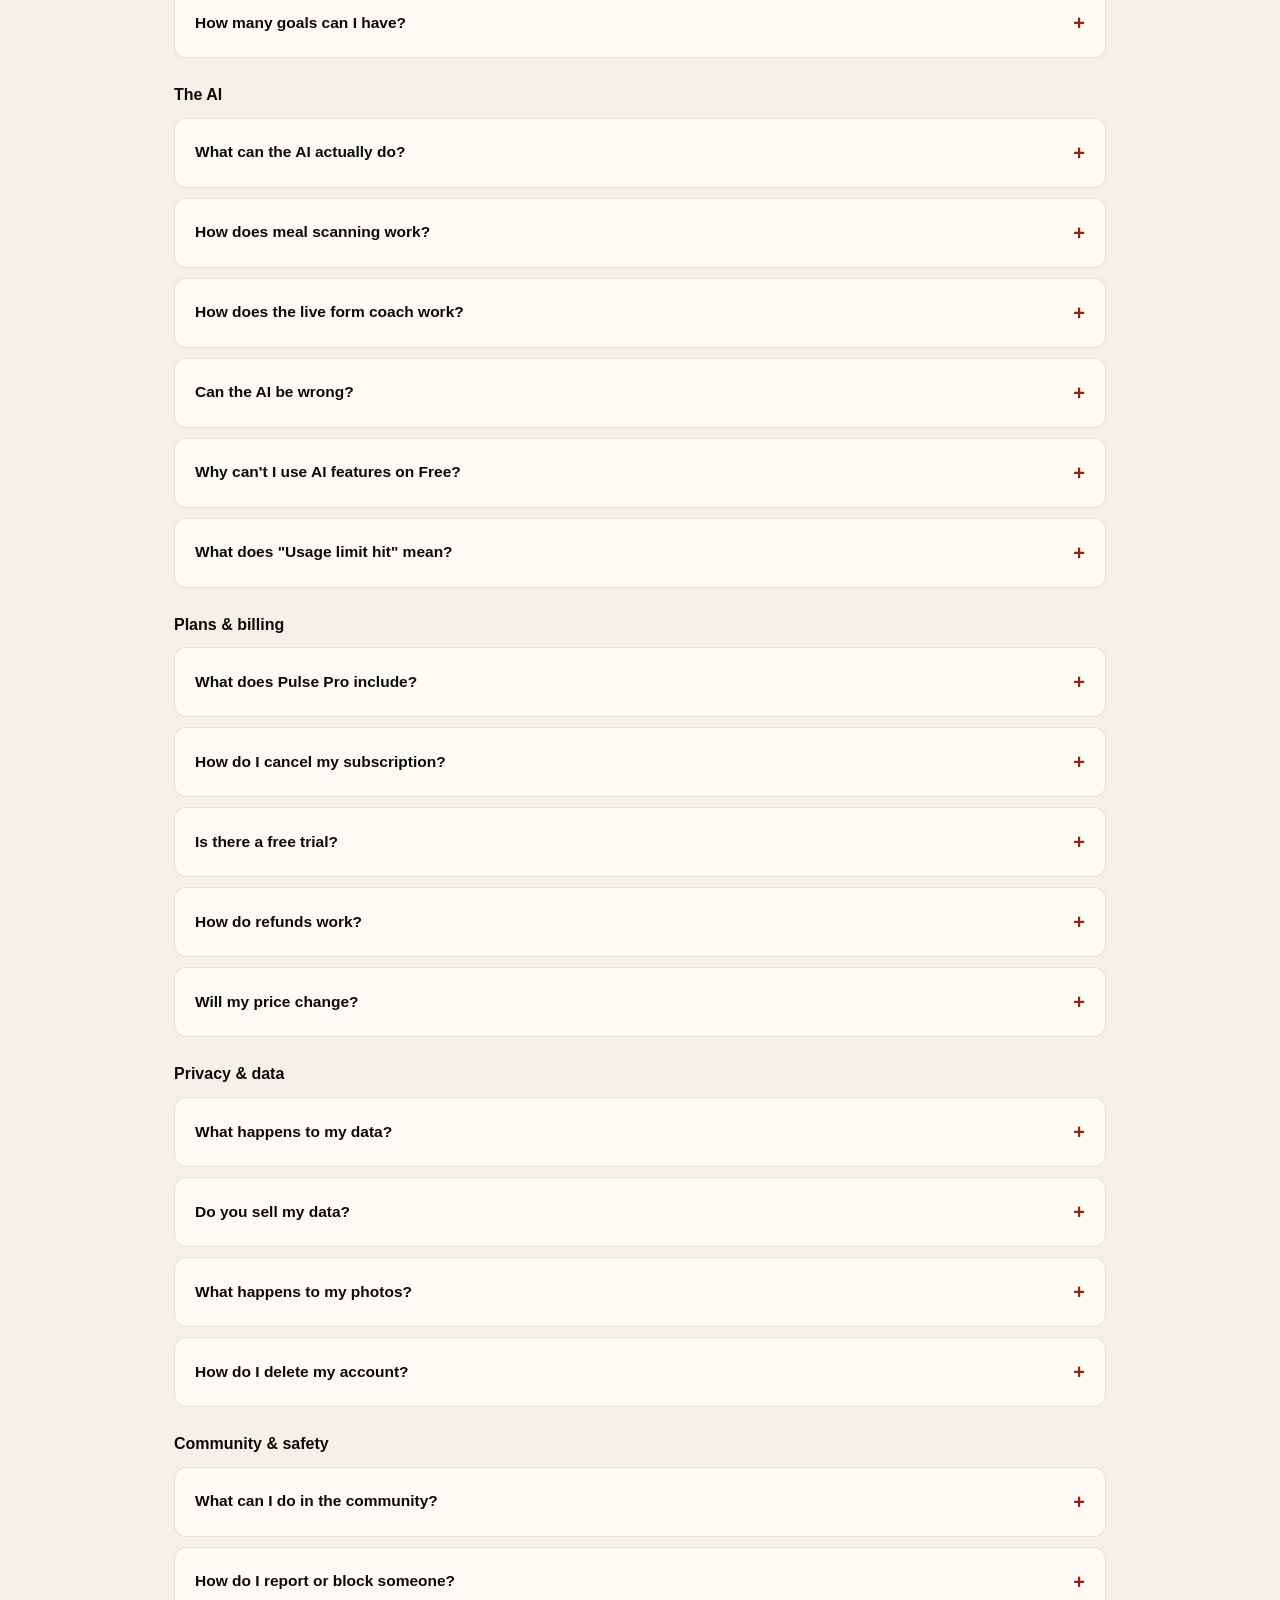
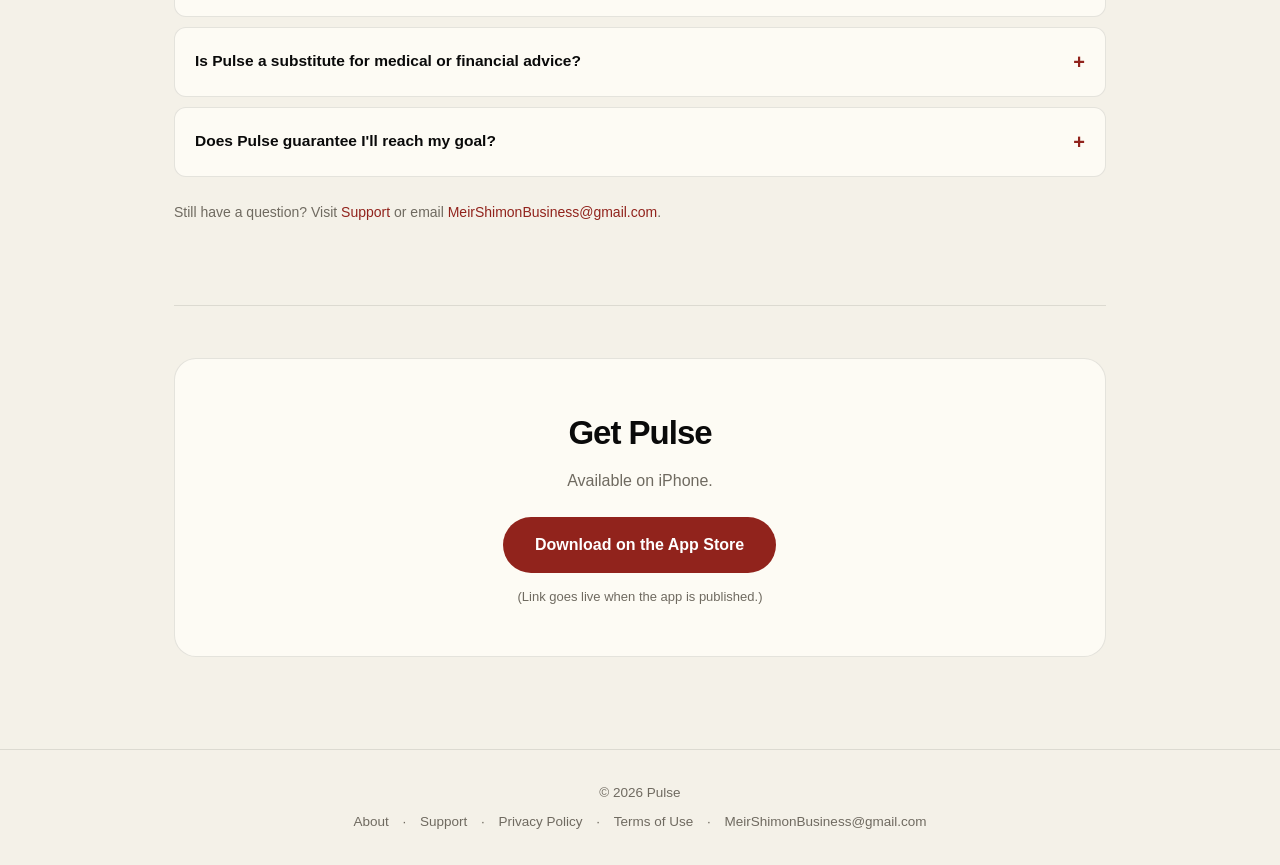
==== commit c6e3560e: "Update all contact emails to MeirShimonBusiness@gmail.com" ====
--- a/index.html
+++ b/index.html
@@ -176,7 +176,7 @@
         <details><summary>Does Pulse guarantee I'll reach my goal?</summary><p>No. Pulse improves your odds by giving you a clear plan and daily accountability, but outcomes depend on you. There's a chance, not a guarantee.</p></details>
       </div>
 
-      <p class="lead" style="margin-top:24px;font-size:14px">Still have a question? Visit <a href="support.html">Support</a> or email <a href="mailto:s0533495227@gmail.com">s0533495227@gmail.com</a>.</p>
+      <p class="lead" style="margin-top:24px;font-size:14px">Still have a question? Visit <a href="support.html">Support</a> or email <a href="mailto:MeirShimonBusiness@gmail.com">MeirShimonBusiness@gmail.com</a>.</p>
     </section>
 
     <section class="section" id="download">
@@ -196,7 +196,7 @@
       <a href="support.html">Support</a> ·
       <a href="privacy.html">Privacy Policy</a> ·
       <a href="terms.html">Terms of Use</a> ·
-      <a href="mailto:s0533495227@gmail.com">s0533495227@gmail.com</a>
+      <a href="mailto:MeirShimonBusiness@gmail.com">MeirShimonBusiness@gmail.com</a>
     </div>
   </footer>
   <script src="main.js" defer></script>
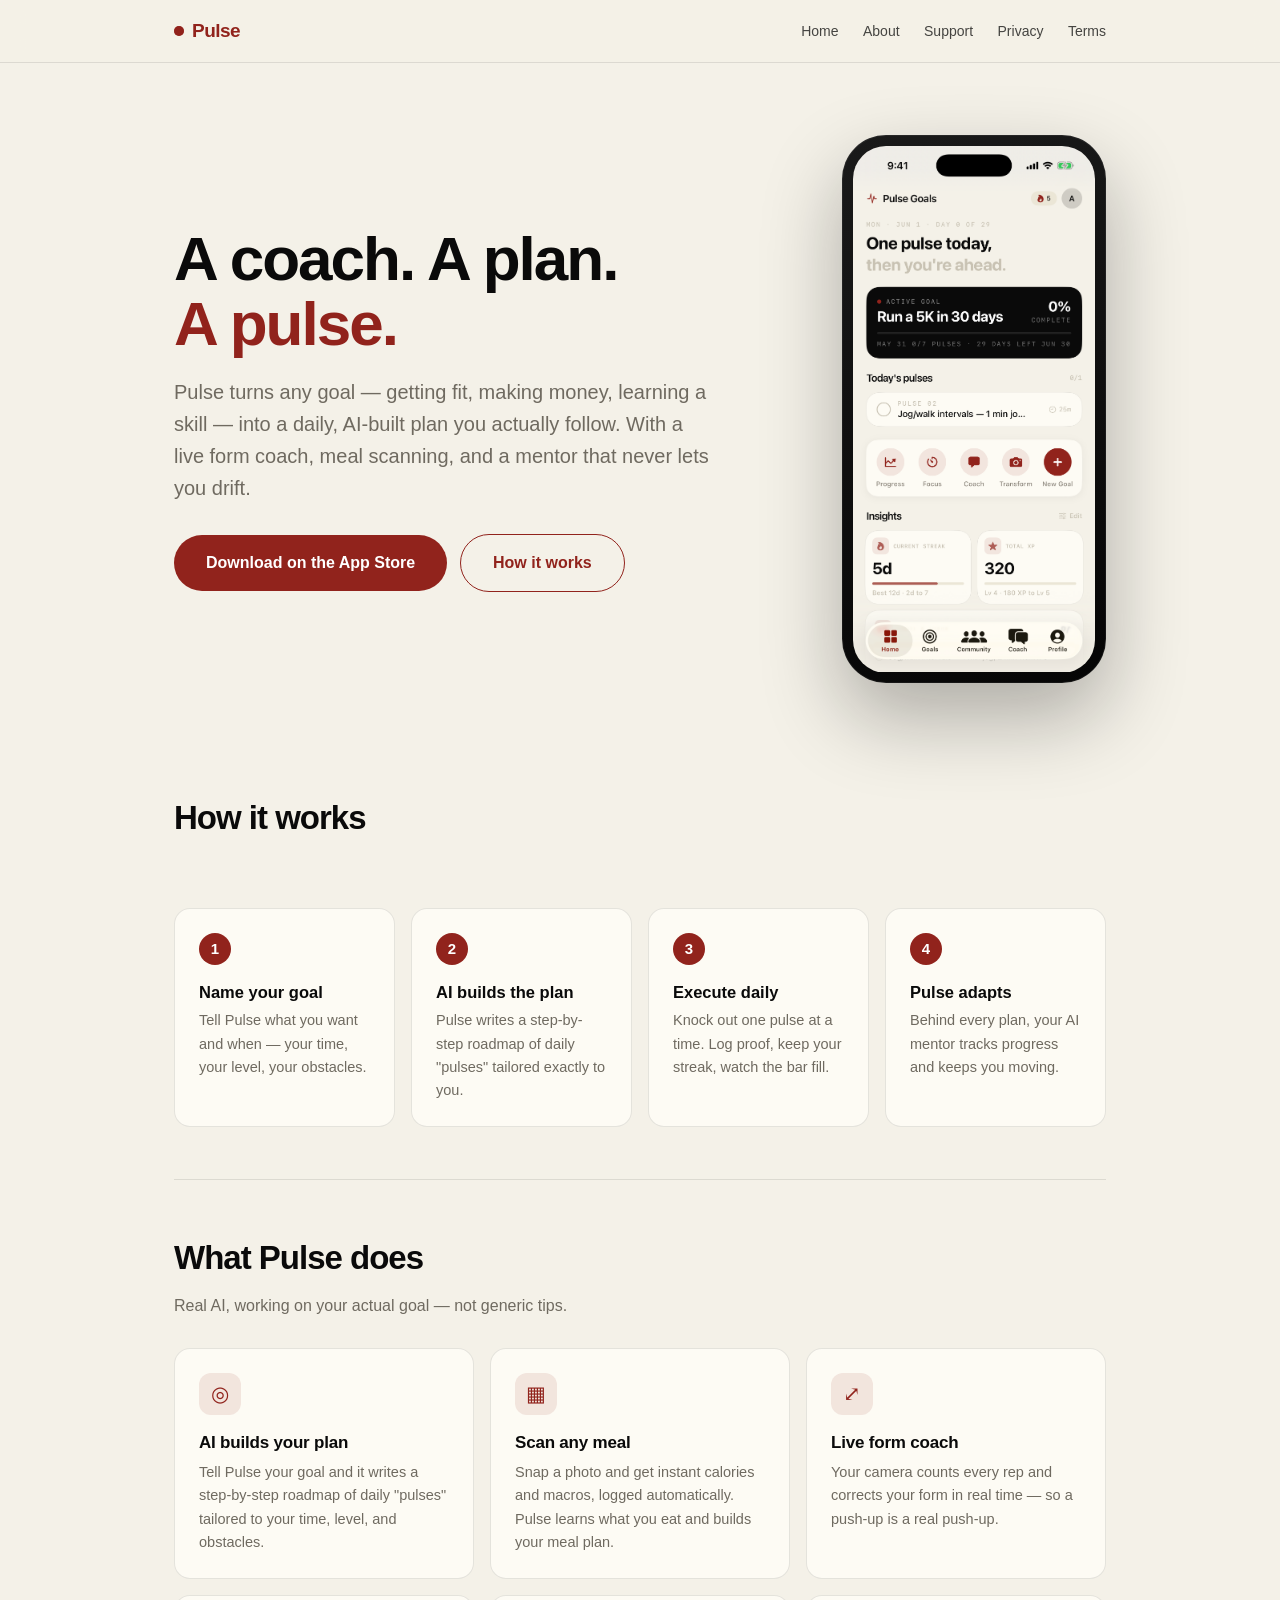
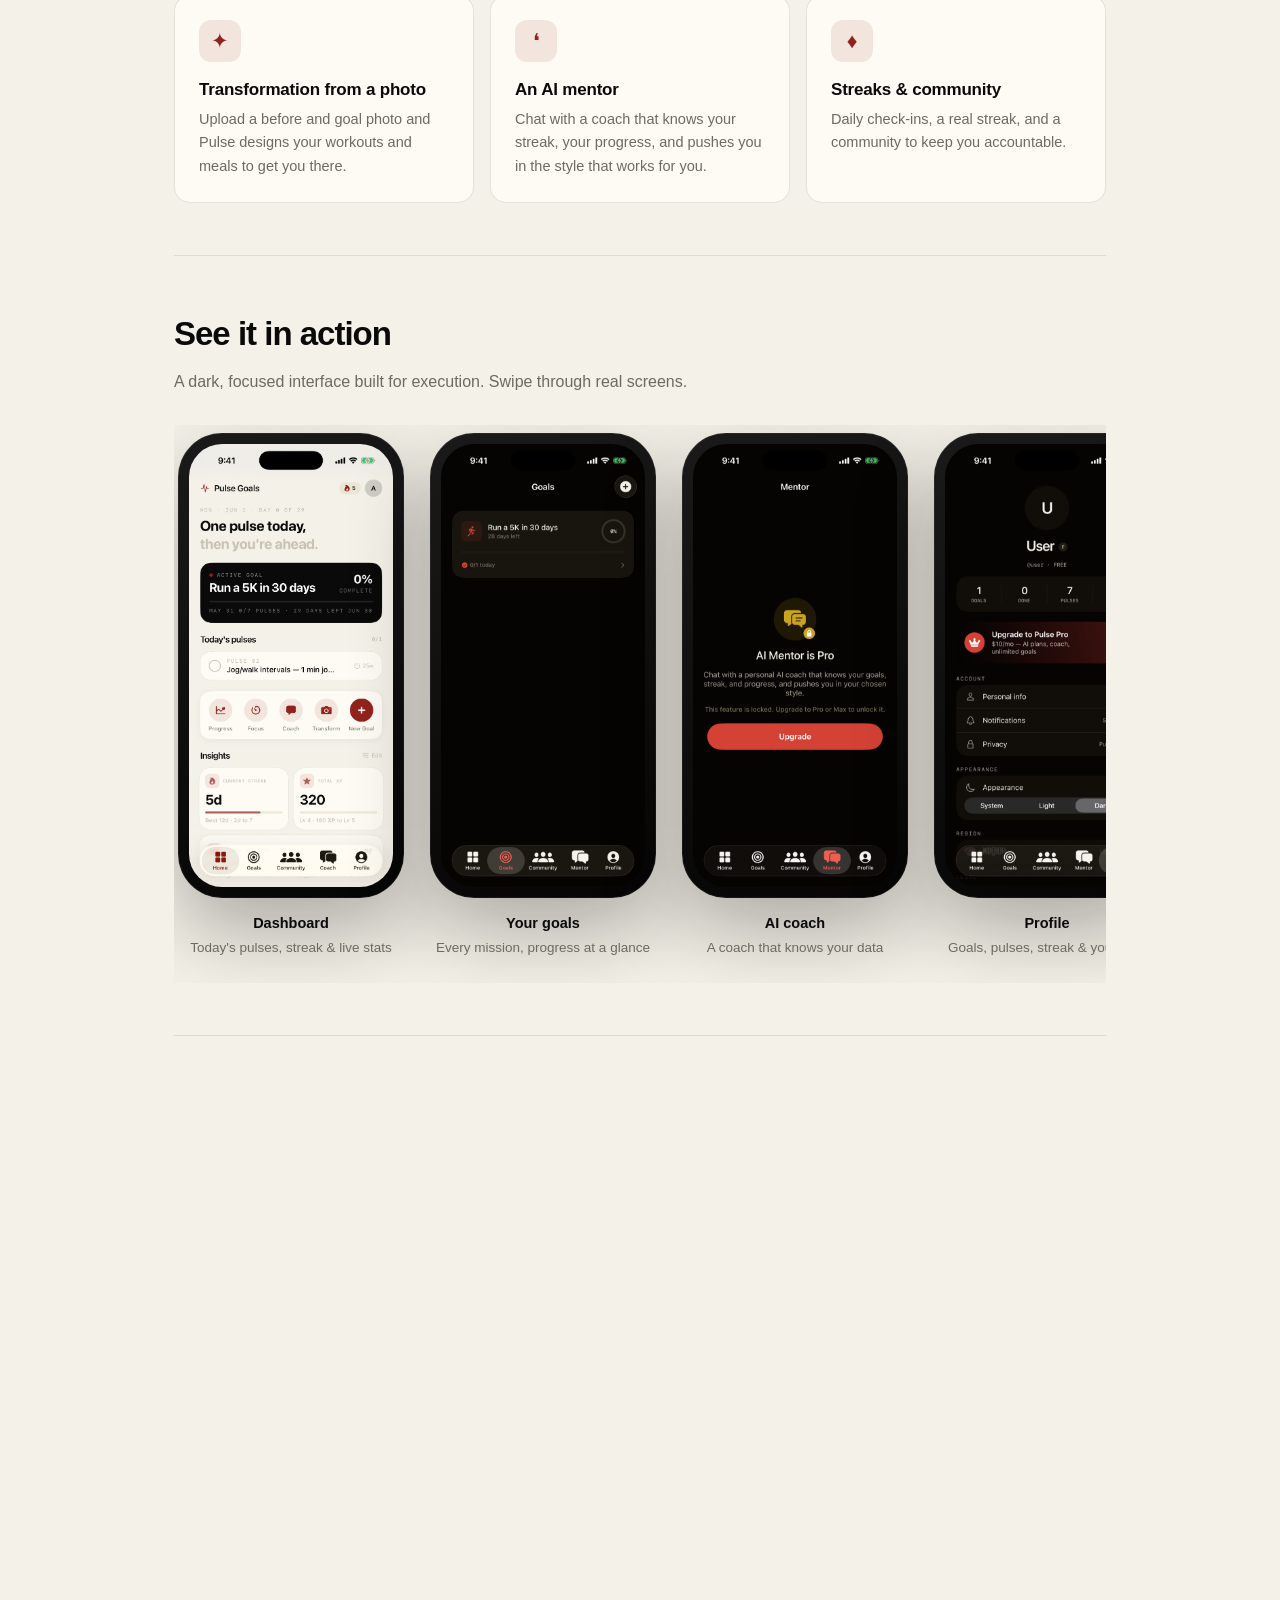
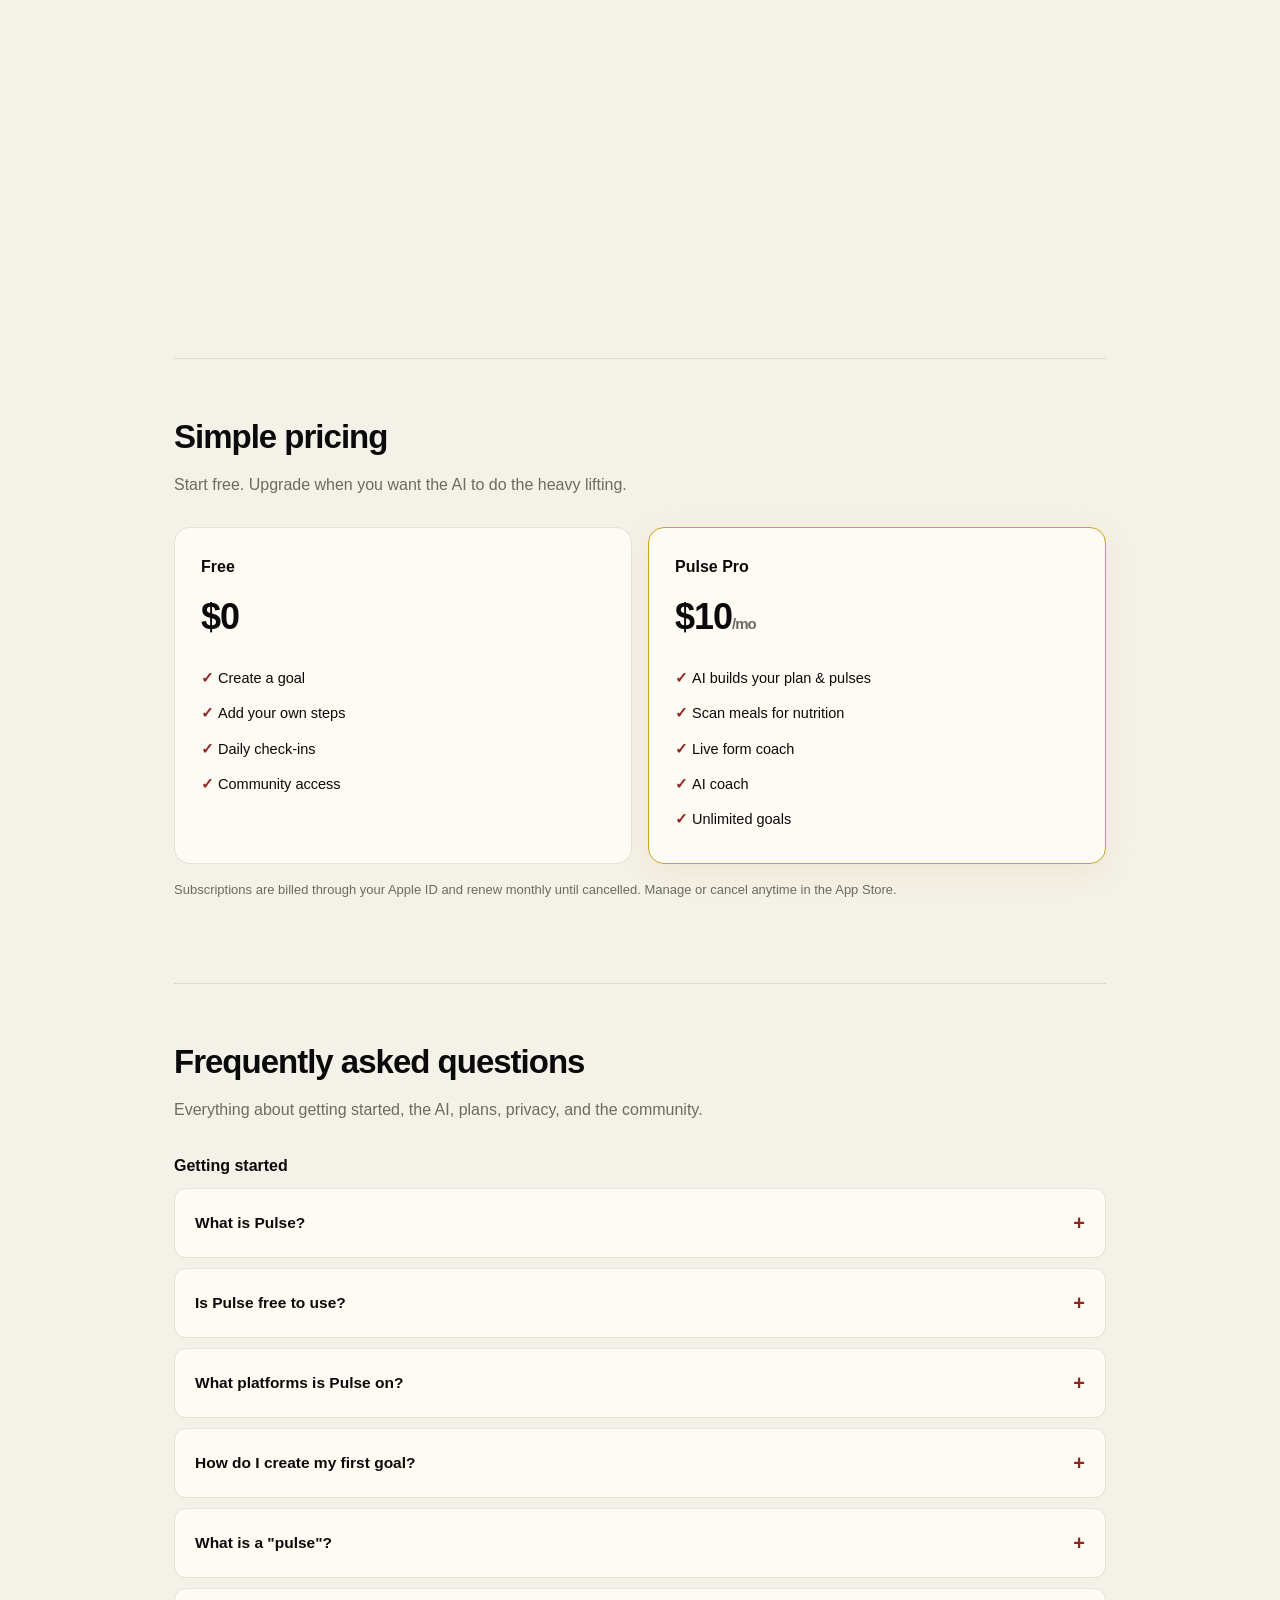
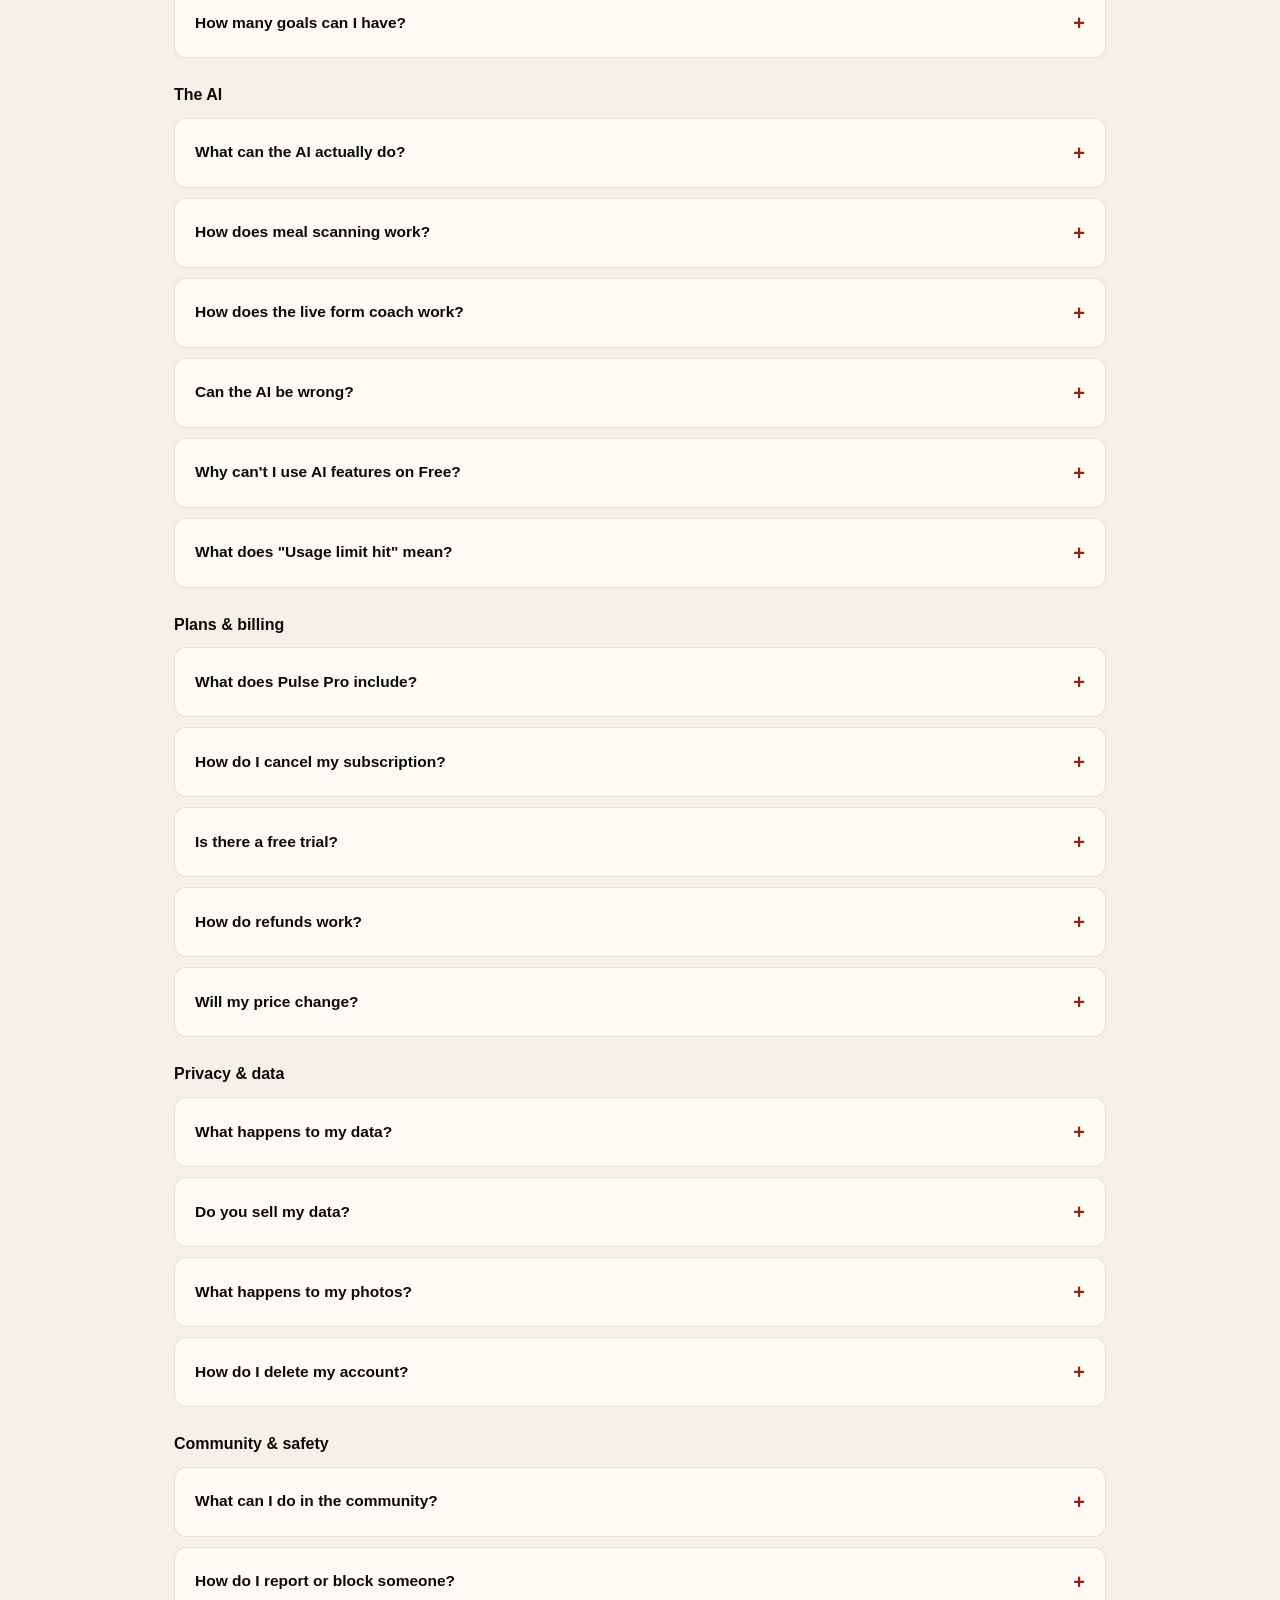
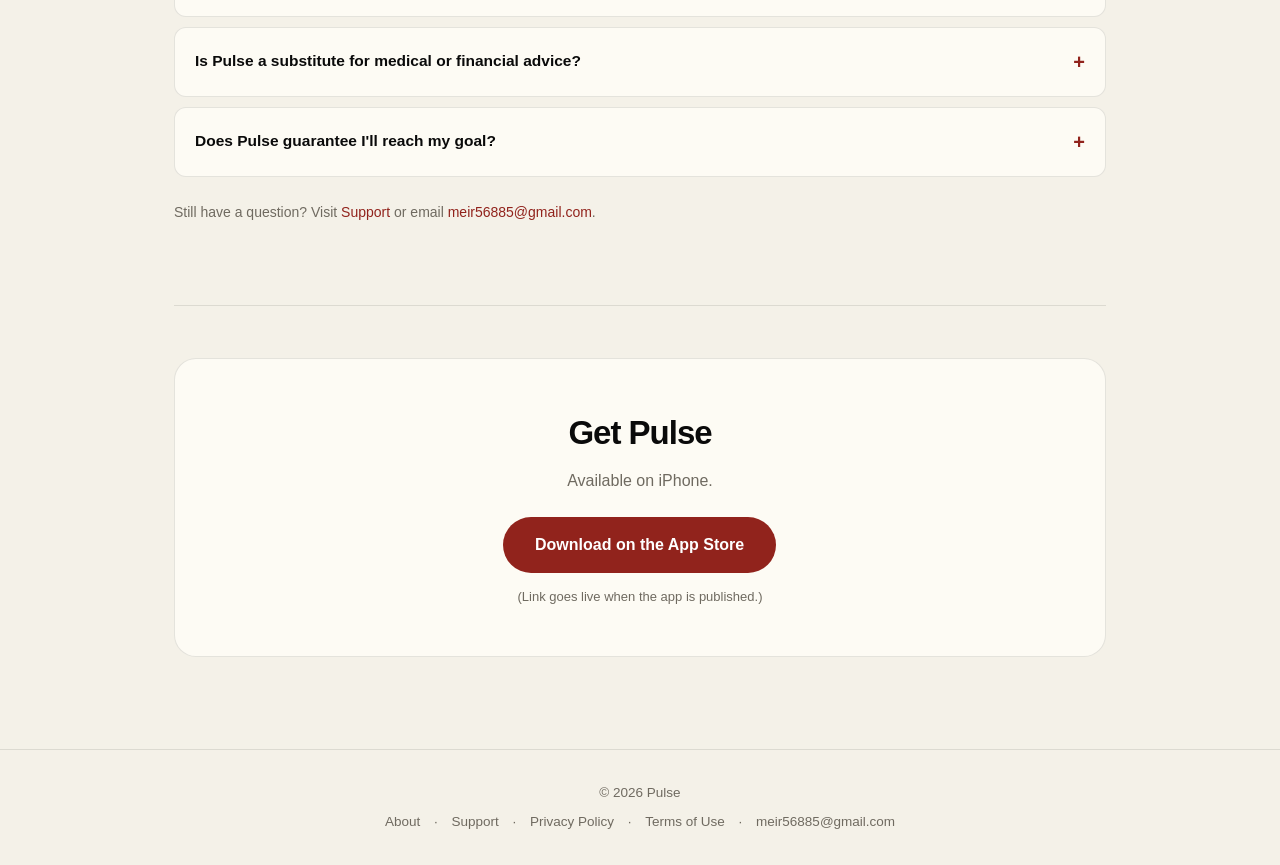
==== commit 247fa840: "Update all contact emails to meir56885@gmail.com" ====
--- a/index.html
+++ b/index.html
@@ -176,7 +176,7 @@
         <details><summary>Does Pulse guarantee I'll reach my goal?</summary><p>No. Pulse improves your odds by giving you a clear plan and daily accountability, but outcomes depend on you. There's a chance, not a guarantee.</p></details>
       </div>
 
-      <p class="lead" style="margin-top:24px;font-size:14px">Still have a question? Visit <a href="support.html">Support</a> or email <a href="mailto:MeirShimonBusiness@gmail.com">MeirShimonBusiness@gmail.com</a>.</p>
+      <p class="lead" style="margin-top:24px;font-size:14px">Still have a question? Visit <a href="support.html">Support</a> or email <a href="mailto:meir56885@gmail.com">meir56885@gmail.com</a>.</p>
     </section>
 
     <section class="section" id="download">
@@ -196,7 +196,7 @@
       <a href="support.html">Support</a> ·
       <a href="privacy.html">Privacy Policy</a> ·
       <a href="terms.html">Terms of Use</a> ·
-      <a href="mailto:MeirShimonBusiness@gmail.com">MeirShimonBusiness@gmail.com</a>
+      <a href="mailto:meir56885@gmail.com">meir56885@gmail.com</a>
     </div>
   </footer>
   <script src="main.js" defer></script>
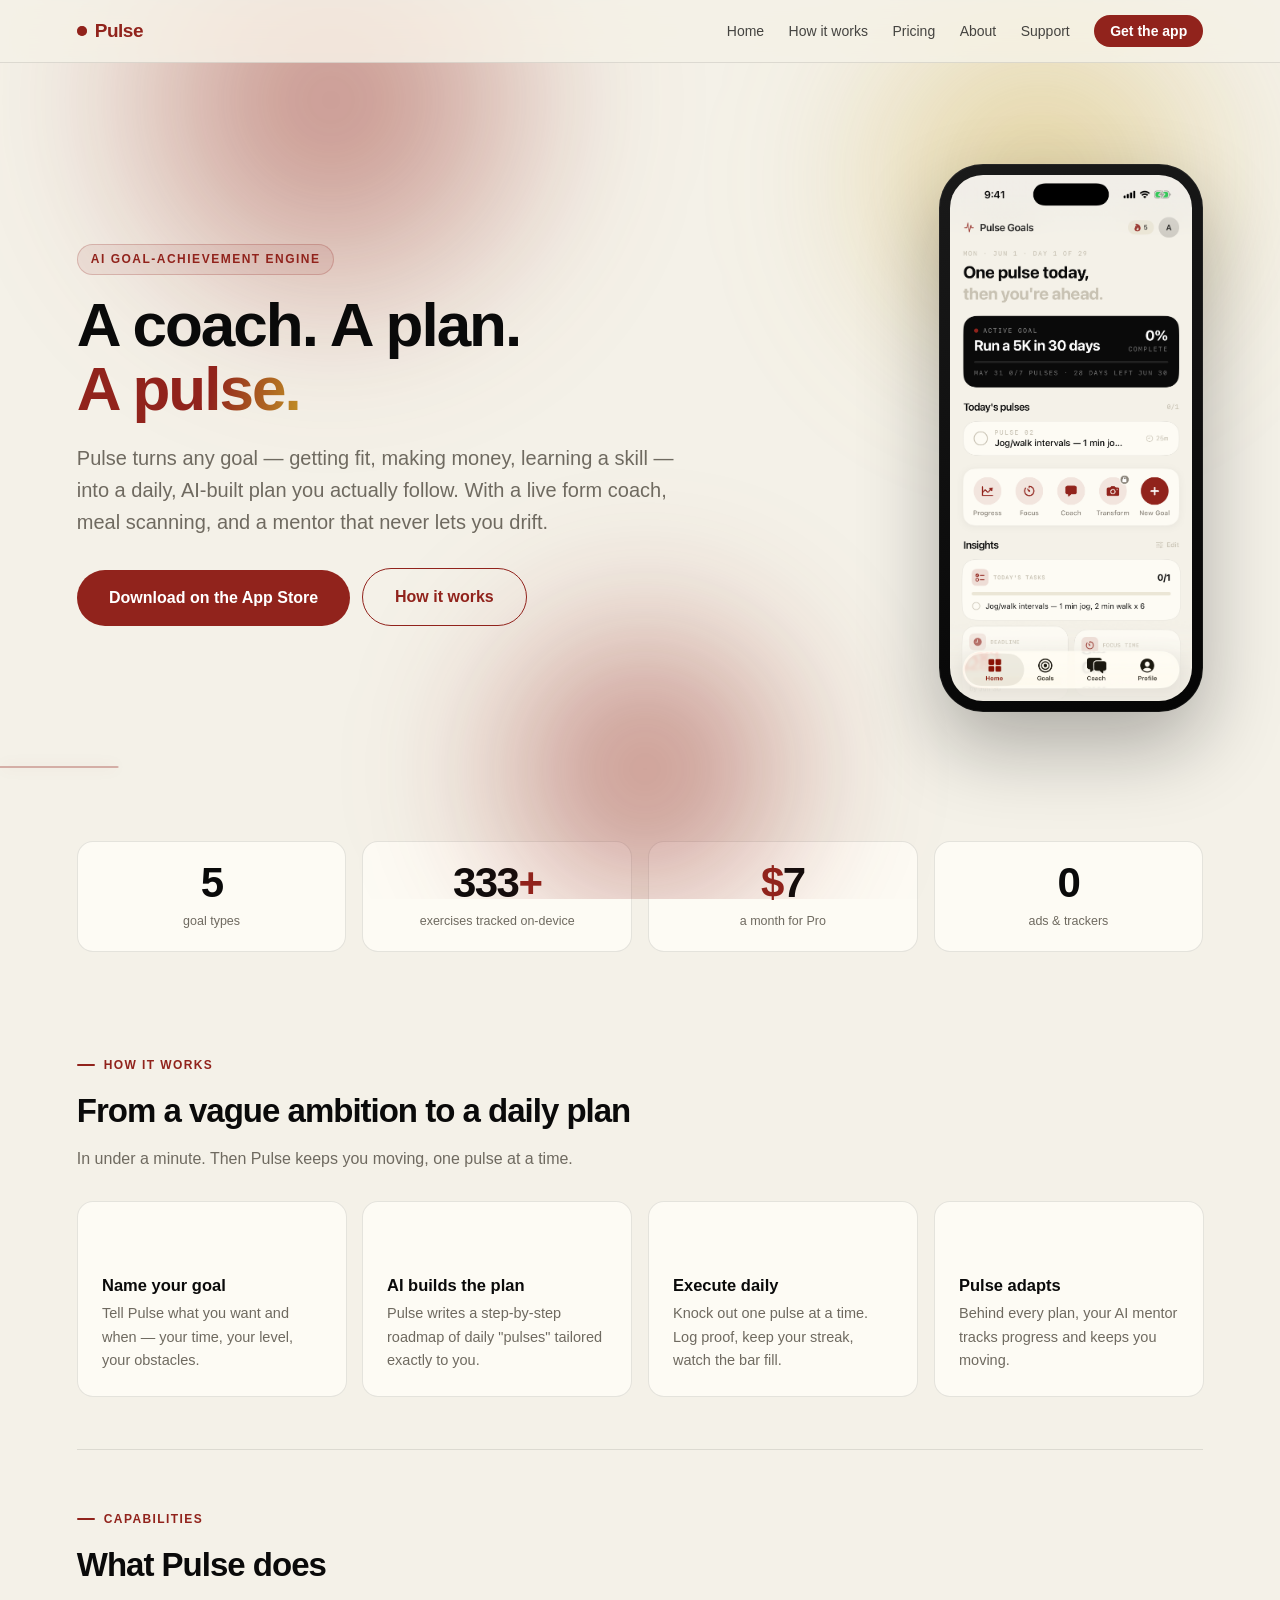
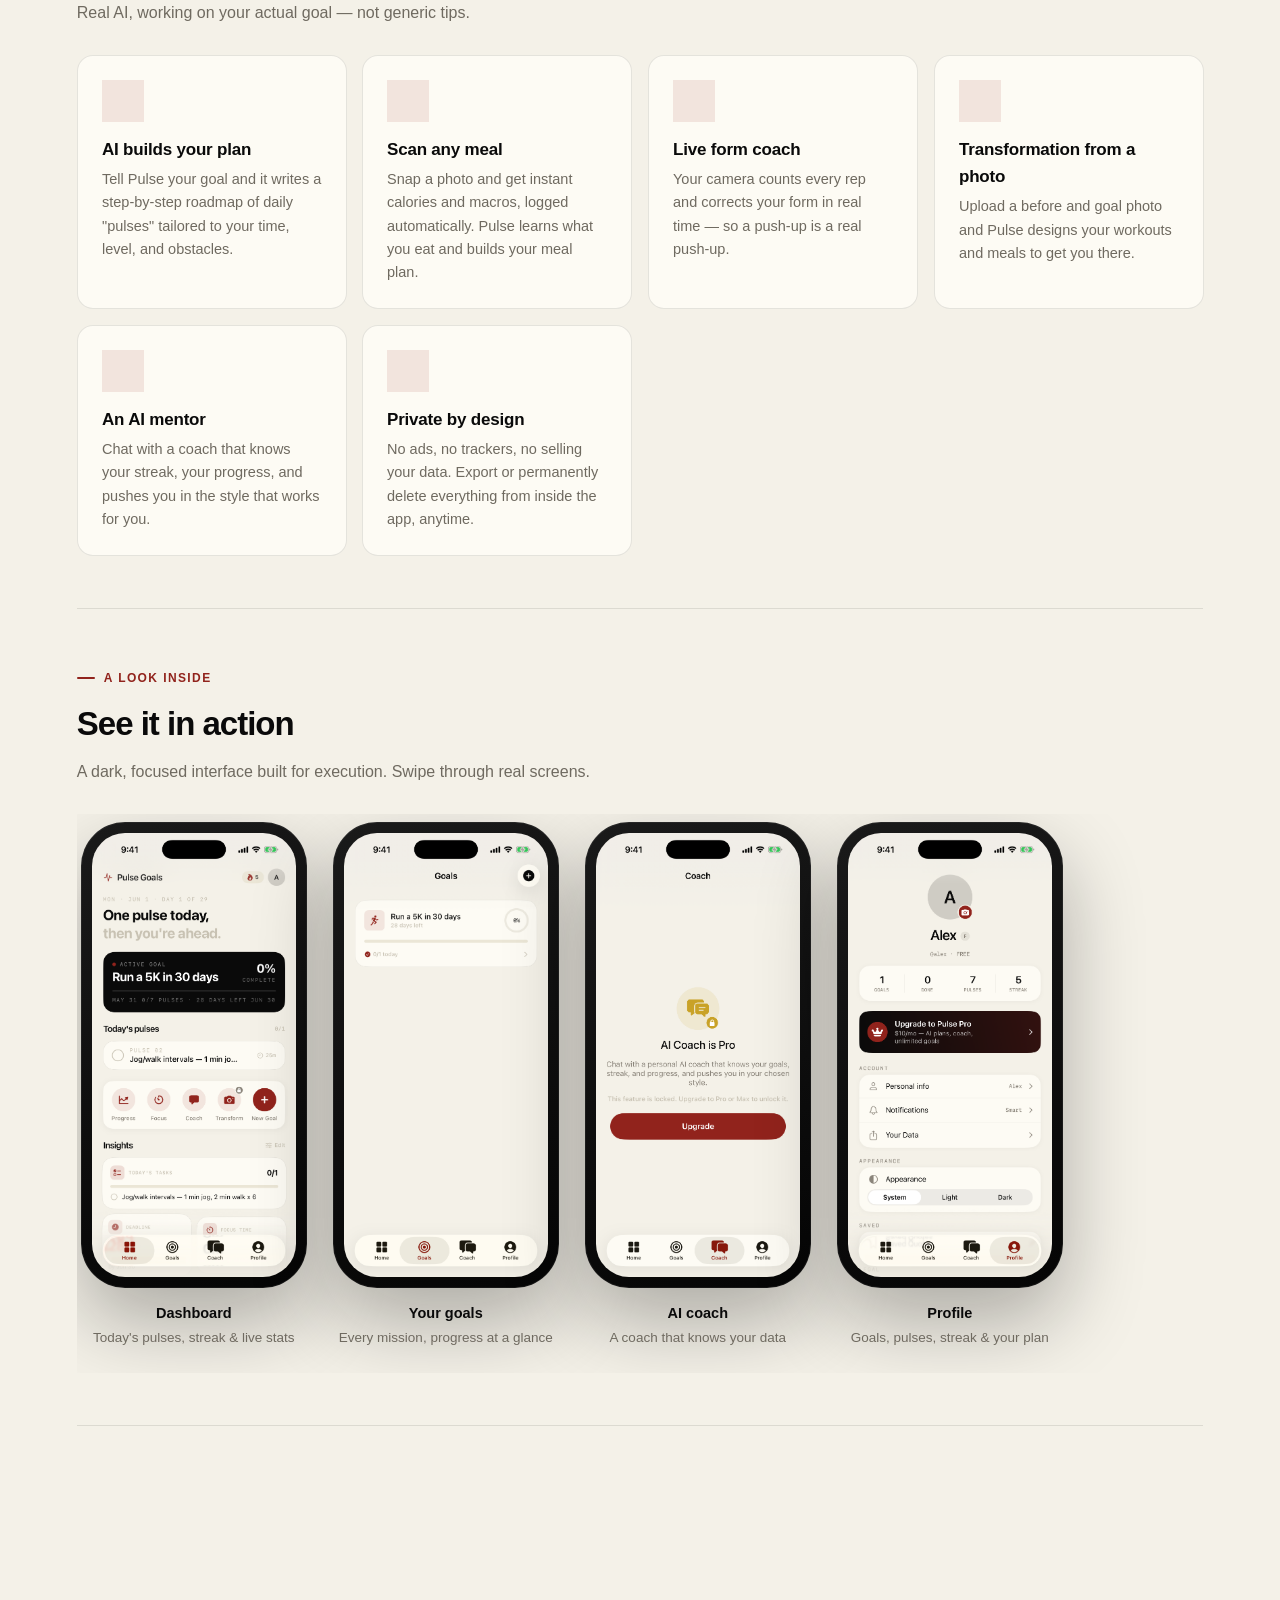
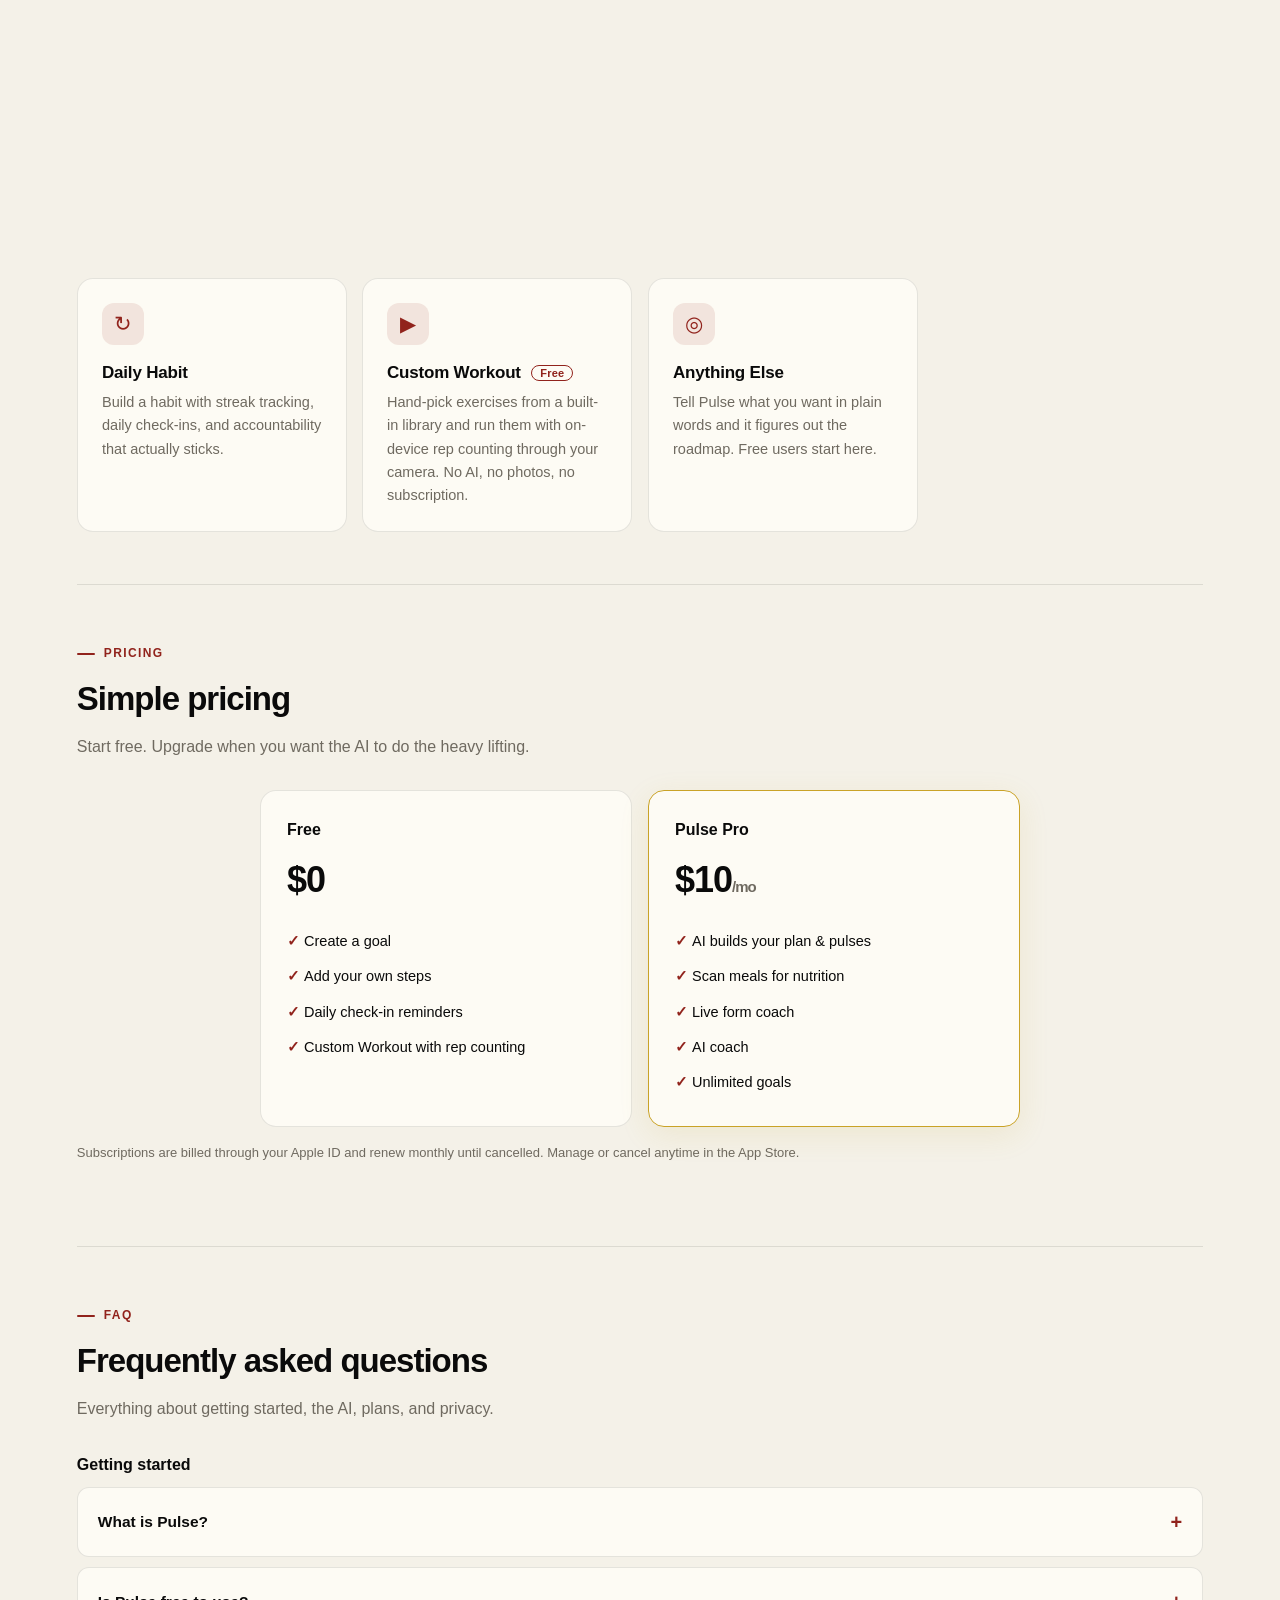
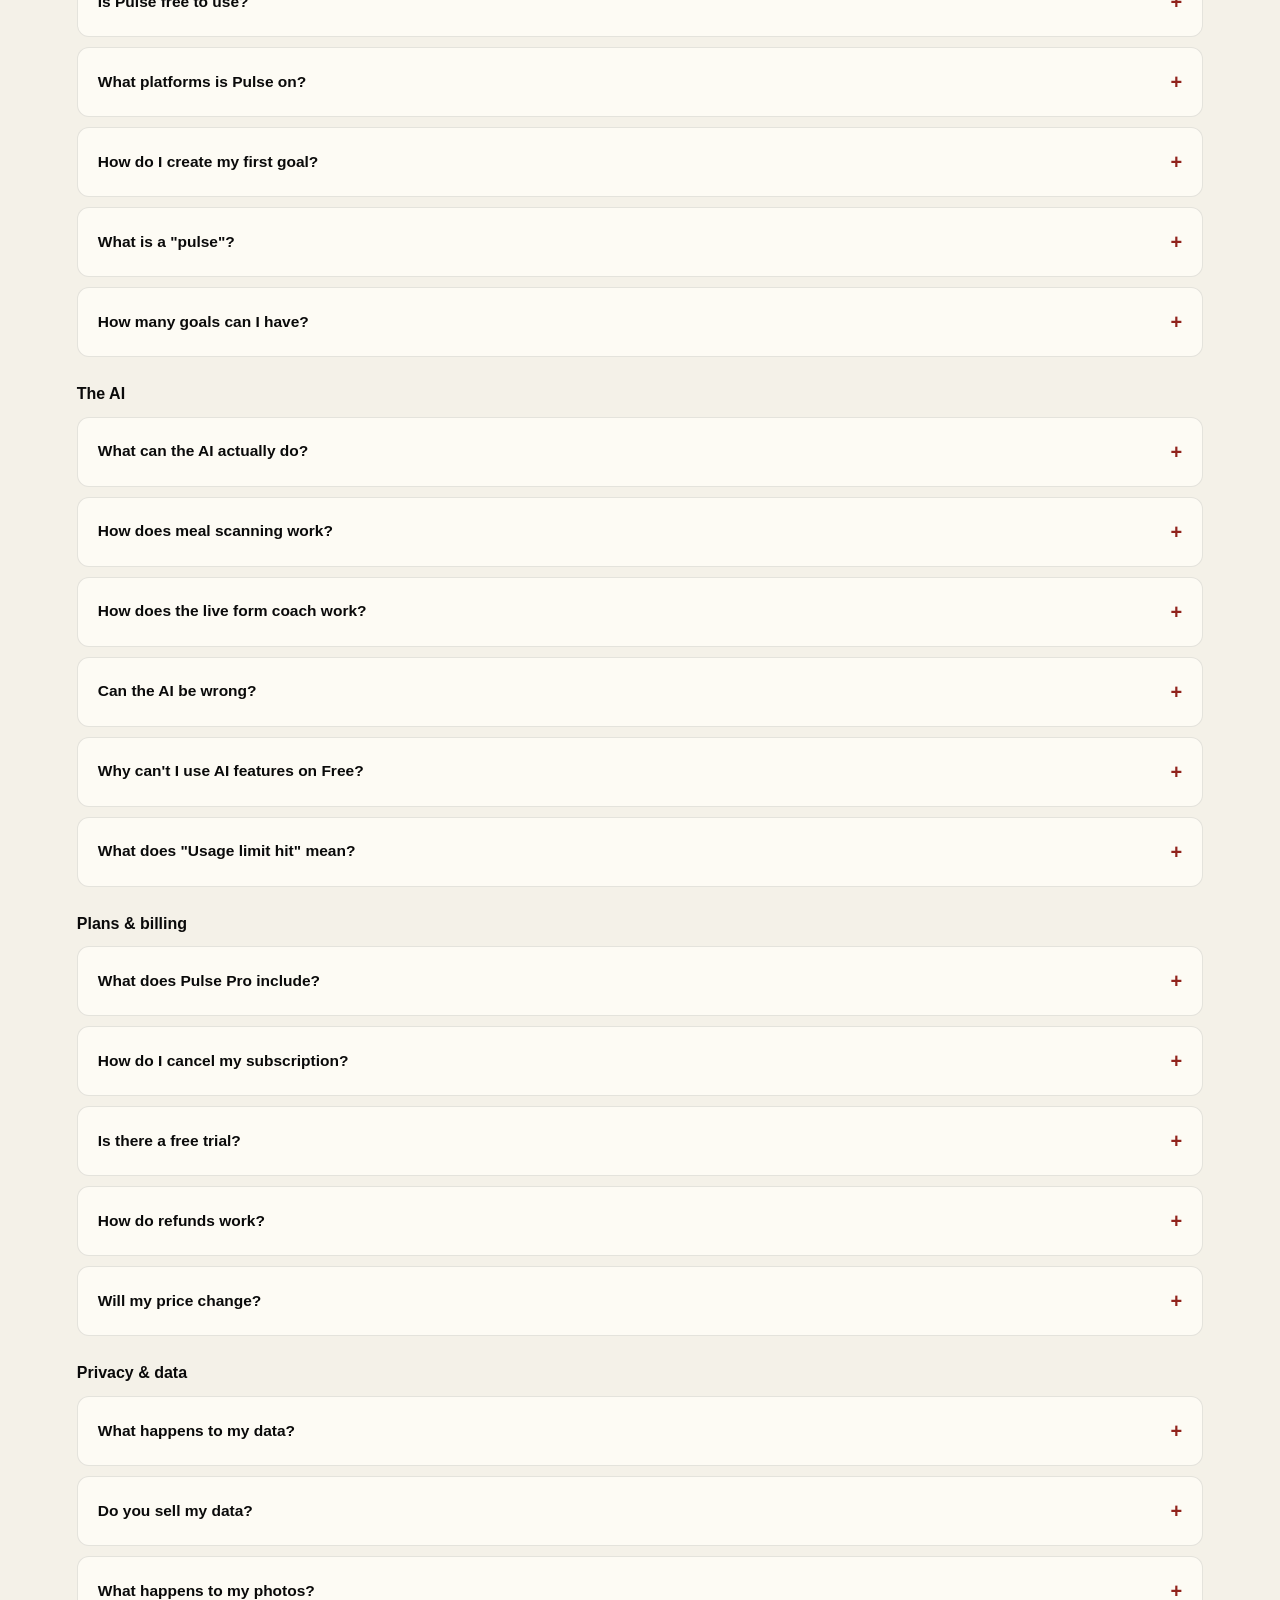
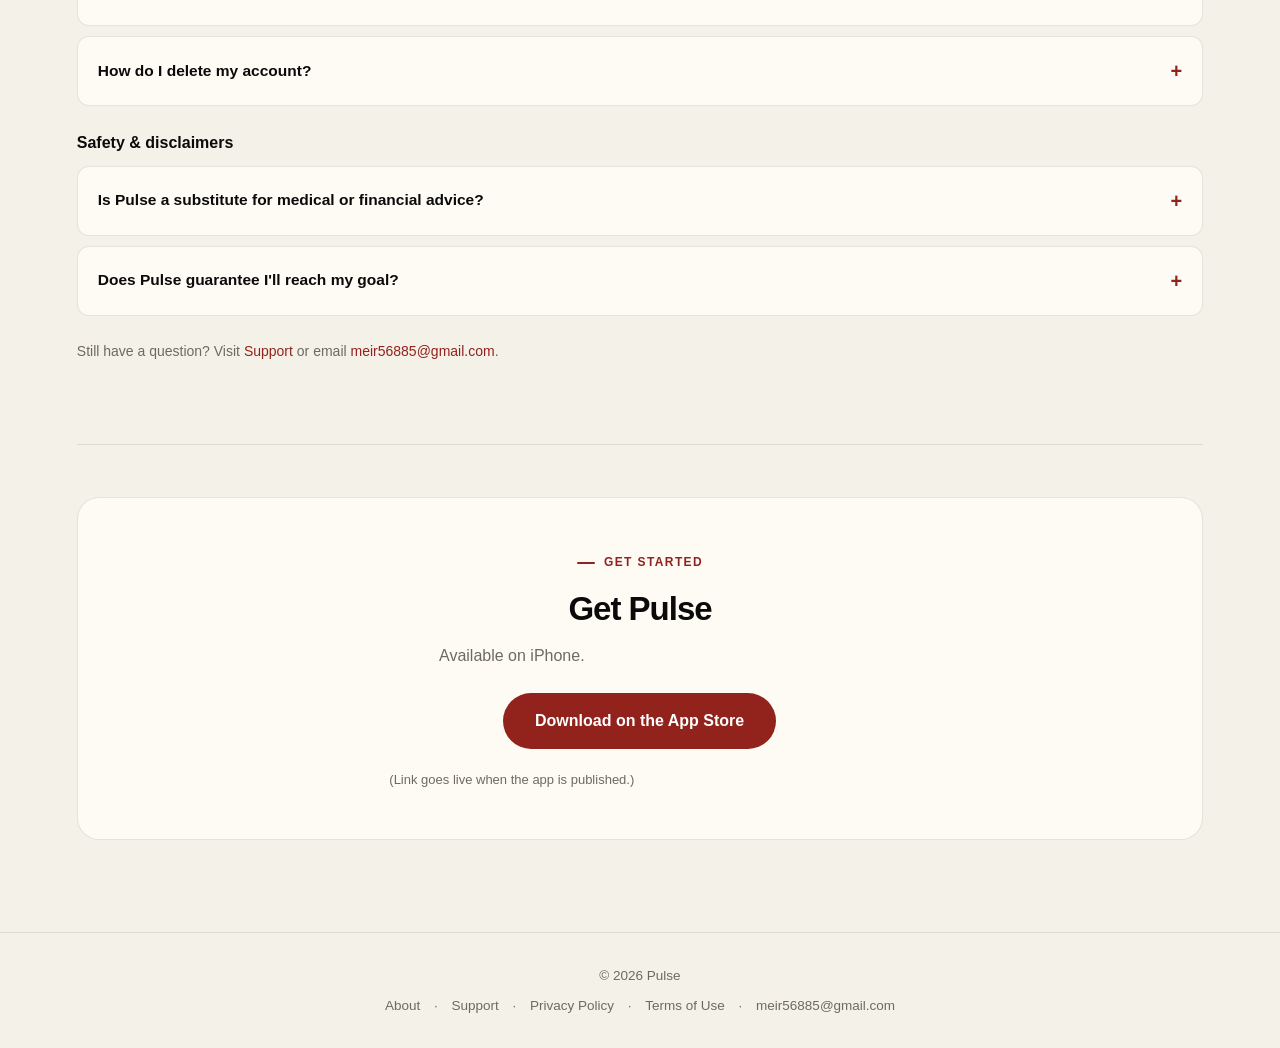
==== commit df2c1a56: "Ship redesigned site: full-bleed responsive hero + aurora, refreshed 4-tab screenshots - Full-bleed " ====
--- a/index.html
+++ b/index.html
@@ -14,15 +14,16 @@
   <meta name="theme-color" content="#0E0C08" media="(prefers-color-scheme: dark)" />
 </head>
 <body>
-  <header>
+  <header id="hdr">
     <nav>
       <a class="brand" href="index.html"><span class="dot"></span> Pulse</a>
       <div class="navlinks">
         <a href="index.html">Home</a>
+        <a href="#how">How it works</a>
+        <a href="#pricing">Pricing</a>
         <a href="about.html">About</a>
         <a href="support.html">Support</a>
-        <a href="privacy.html">Privacy</a>
-        <a href="terms.html">Terms</a>
+        <a class="navcta" href="#download">Get the app</a>
       </div>
     </nav>
   </header>
@@ -31,7 +32,14 @@
 
   <main>
     <section class="hero">
+      <div class="hero-bg" aria-hidden="true">
+        <span class="aurora a1"></span><span class="aurora a2"></span><span class="aurora a3"></span>
+        <svg class="ekg" viewBox="0 0 1200 200" preserveAspectRatio="none" aria-hidden="true">
+          <path d="M0,100 L320,100 L350,100 L370,40 L400,160 L430,70 L450,100 L760,100 L788,100 L806,55 L828,150 L852,100 L1200,100" fill="none" stroke="currentColor" stroke-width="2.5" stroke-linecap="round" stroke-linejoin="round"/>
+        </svg>
+      </div>
       <div class="hero-copy">
+        <span class="kicker">AI goal-achievement engine</span>
         <h1>A coach. A plan.<br/><span class="accent">A pulse.</span></h1>
         <p class="sub">Pulse turns any goal — getting fit, making money, learning a skill — into a daily, AI-built plan you actually follow. With a live form coach, meal scanning, and a mentor that never lets you drift.</p>
         <div class="hero-actions">
@@ -39,14 +47,22 @@
           <a class="cta secondary" href="#how">How it works</a>
         </div>
       </div>
-      <div class="hero-device">
+      <div class="hero-device" id="tilt">
         <div class="device"><img src="assets/01-dashboard.png" alt="Pulse dashboard showing today's pulses, active goal and streak" /></div>
       </div>
     </section>
 
+    <section class="statband" aria-label="At a glance">
+      <div class="stat"><div class="num"><span data-count="7">0</span></div><div class="lbl">goal types</div></div>
+      <div class="stat"><div class="num"><span data-count="500">0</span><span class="suf">+</span></div><div class="lbl">exercises tracked on-device</div></div>
+      <div class="stat"><div class="num"><span class="pre">$</span><span data-count="10">0</span></div><div class="lbl">a month for Pro</div></div>
+      <div class="stat"><div class="num"><span data-count="0">0</span></div><div class="lbl">ads &amp; trackers</div></div>
+    </section>
+
     <section class="section first" id="how">
-      <h2>How it works</h2>
-      <p class="lead">From a vague ambition to a daily plan in under a minute.</p>
+      <span class="eyebrow">How it works</span>
+      <h2>From a vague ambition to a daily plan</h2>
+      <p class="lead">In under a minute. Then Pulse keeps you moving, one pulse at a time.</p>
       <div class="steps">
         <div class="step"><div class="n">1</div><h3>Name your goal</h3><p>Tell Pulse what you want and when — your time, your level, your obstacles.</p></div>
         <div class="step"><div class="n">2</div><h3>AI builds the plan</h3><p>Pulse writes a step-by-step roadmap of daily "pulses" tailored exactly to you.</p></div>
@@ -56,6 +72,7 @@
     </section>
 
     <section class="section">
+      <span class="eyebrow">Capabilities</span>
       <h2>What Pulse does</h2>
       <p class="lead">Real AI, working on your actual goal — not generic tips.</p>
       <div class="grid">
@@ -64,11 +81,12 @@
         <div class="card"><div class="ico">⤢</div><h3>Live form coach</h3><p>Your camera counts every rep and corrects your form in real time — so a push-up is a real push-up.</p></div>
         <div class="card"><div class="ico">✦</div><h3>Transformation from a photo</h3><p>Upload a before and goal photo and Pulse designs your workouts and meals to get you there.</p></div>
         <div class="card"><div class="ico">❛</div><h3>An AI mentor</h3><p>Chat with a coach that knows your streak, your progress, and pushes you in the style that works for you.</p></div>
-        <div class="card"><div class="ico">♦</div><h3>Streaks &amp; community</h3><p>Daily check-ins, a real streak, and a community to keep you accountable.</p></div>
+        <div class="card"><div class="ico">🔒</div><h3>Private by design</h3><p>No ads, no trackers, no selling your data. Export or permanently delete everything from inside the app, anytime.</p></div>
       </div>
     </section>
 
     <section class="section">
+      <span class="eyebrow">A look inside</span>
       <h2>See it in action</h2>
       <p class="lead">A dark, focused interface built for execution. Swipe through real screens.</p>
       <div class="shots">
@@ -88,14 +106,11 @@
           <div class="device"><img src="assets/03-profile.png" alt="Profile with stats and plan" loading="lazy" /></div>
           <div class="cap"><b>Profile</b>Goals, pulses, streak &amp; your plan</div>
         </div>
-        <div class="shot">
-          <div class="device"><img src="assets/05-community.png" alt="Community direct messages" loading="lazy" /></div>
-          <div class="cap"><b>Community</b>Message and stay accountable</div>
-        </div>
       </div>
     </section>
 
     <section class="section">
+      <span class="eyebrow">Use it for anything</span>
       <h2>What you can build with Pulse</h2>
       <p class="lead">One engine, every kind of goal. Pick a type and Pulse shapes the plan around it.</p>
       <div class="grid">
@@ -110,13 +125,14 @@
     </section>
 
     <section class="section" id="pricing">
+      <span class="eyebrow">Pricing</span>
       <h2>Simple pricing</h2>
       <p class="lead">Start free. Upgrade when you want the AI to do the heavy lifting.</p>
       <div class="plans">
         <div class="plan">
           <div class="tag">Free</div>
           <div class="price">$0</div>
-          <ul><li>Create a goal</li><li>Add your own steps</li><li>Daily check-ins</li><li>Community access</li></ul>
+          <ul><li>Create a goal</li><li>Add your own steps</li><li>Daily check-in reminders</li><li>Custom Workout with rep counting</li></ul>
         </div>
         <div class="plan featured">
           <div class="tag">Pulse Pro</div>
@@ -128,15 +144,16 @@
     </section>
 
     <section class="section" id="faq">
+      <span class="eyebrow">FAQ</span>
       <h2>Frequently asked questions</h2>
-      <p class="lead">Everything about getting started, the AI, plans, privacy, and the community.</p>
+      <p class="lead">Everything about getting started, the AI, plans, and privacy.</p>
 
       <h3 style="font-size:16px;margin:18px 0 10px">Getting started</h3>
       <div class="faq">
         <details><summary>What is Pulse?</summary><p>Pulse turns any goal into a daily, AI-built plan of small actions called "pulses." Instead of just writing a goal down, you get a step-by-step roadmap, daily reminders, a streak, progress tracking, and an AI coach that keeps you moving.</p></details>
-        <details><summary>Is Pulse free to use?</summary><p>Yes. The Free plan lets you create a goal, add your own steps, keep a daily streak, and join the community. AI-built plans, meal scanning, the live form coach, and the AI coach are part of Pulse Pro.</p></details>
+        <details><summary>Is Pulse free to use?</summary><p>Yes. The Free plan lets you create a goal, add your own steps, keep a daily streak, and run Custom Workouts with on-device rep counting. AI-built plans, meal scanning, the live form coach, and the AI coach are part of Pulse Pro.</p></details>
         <details><summary>What platforms is Pulse on?</summary><p>Pulse is built for iPhone. An iPad-compatible build runs as well. There is no web app today.</p></details>
-        <details><summary>How do I create my first goal?</summary><p>Tap the New Goal button, pick a goal type (Transformation, Make Money, Master a Skill, Big Project, Daily Habit, or Anything Else), answer a few quick questions, and Pulse builds your plan.</p></details>
+        <details><summary>How do I create my first goal?</summary><p>Tap the New Goal button, pick a goal type (Transformation, Make Money, Master a Skill, Big Project, Daily Habit, Custom Workout, or Anything Else), answer a few quick questions, and Pulse builds your plan.</p></details>
         <details><summary>What is a "pulse"?</summary><p>A pulse is a single, concrete action for the day — small enough to actually do, specific enough that there's no guessing. Complete pulses to advance your goal, earn XP, and keep your streak alive.</p></details>
         <details><summary>How many goals can I have?</summary><p>Free includes one active goal. Pulse Pro includes unlimited goals.</p></details>
       </div>
@@ -147,7 +164,7 @@
         <details><summary>How does meal scanning work?</summary><p>Snap a photo of your meal and the AI estimates calories and macros, then logs it automatically and learns your patterns to shape your meal plan. Estimates are approximate, not a substitute for precise tracking.</p></details>
         <details><summary>How does the live form coach work?</summary><p>Your front camera tracks your body with on-device pose detection, counts reps, and gives real-time form feedback so a rep only counts when you actually hit the position.</p></details>
         <details><summary>Can the AI be wrong?</summary><p>Yes. AI output can be inaccurate, incomplete, or unsuitable for your situation. Treat it as informational and motivational — never as professional advice. See the <a href="terms.html">Terms of Use</a>.</p></details>
-        <details><summary>Why can't I use AI features on Free?</summary><p>AI plan generation, meal scanning, the form coach, and the AI coach are Pro features. On Free you can still create goals, add your own steps, keep a streak, and use the community. Free never runs the AI.</p></details>
+        <details><summary>Why can't I use AI features on Free?</summary><p>AI plan generation, meal scanning, the form coach, and the AI coach are Pro features. On Free you can still create goals, add your own steps, keep a streak, and run Custom Workouts. Free never runs the AI.</p></details>
         <details><summary>What does "Usage limit hit" mean?</summary><p>You've reached your plan's AI usage for now, or the service is briefly rate-limited. Your daily AI allowance resets the next day — wait a moment and try again. Pulse never fabricates a plan — if the AI can't run, it tells you.</p></details>
       </div>
 
@@ -168,10 +185,8 @@
         <details><summary>How do I delete my account?</summary><p>Profile → Account → Delete Account permanently erases your account and associated data. You can also export your data first from Profile → Privacy.</p></details>
       </div>
 
-      <h3 style="font-size:16px;margin:24px 0 10px">Community &amp; safety</h3>
-      <div class="faq">
-        <details><summary>What can I do in the community?</summary><p>Share posts and photos, run polls, post stories, follow people, and message others directly — a focused social space for people chasing goals.</p></details>
-        <details><summary>How do I report or block someone?</summary><p>Long-press a member or open their chat and choose Report or Block. Reported and blocked users are removed from your view.</p></details>
+      <h3 style="font-size:16px;margin:24px 0 10px">Safety &amp; disclaimers</h3>
+      <div class="faq">
         <details><summary>Is Pulse a substitute for medical or financial advice?</summary><p>No. Pulse is a motivation and planning tool. Its AI can make mistakes and its guidance is general. Always consult a qualified professional before making health, medical, or financial decisions. See our <a href="terms.html">Terms of Use</a>.</p></details>
         <details><summary>Does Pulse guarantee I'll reach my goal?</summary><p>No. Pulse improves your odds by giving you a clear plan and daily accountability, but outcomes depend on you. There's a chance, not a guarantee.</p></details>
       </div>
@@ -181,6 +196,7 @@
 
     <section class="section" id="download">
       <div class="band">
+        <span class="eyebrow" style="justify-content:center">Get started</span>
         <h2>Get Pulse</h2>
         <p class="lead" style="margin-bottom:24px">Available on iPhone.</p>
         <a class="cta" href="#">Download on the App Store</a>
--- a/style.css
+++ b/style.css
@@ -10,6 +10,10 @@
   --hair: rgba(10,10,10,0.10);
   --radius: 16px;
   --maxw: 980px;
+  /* Full-bleed page gutter. Used for nav/main/footer side padding AND for the
+     hero backdrop's horizontal bleed, so the aurora reaches the screen edges
+     without ever overflowing past them (no horizontal scrollbar). */
+  --page-pad: clamp(20px, 6vw, 120px);
 }
 * { box-sizing: border-box; margin: 0; padding: 0; }
 html { scroll-behavior: smooth; }
@@ -292,3 +296,183 @@
   .faq details[open] p { animation: none; }
   .scrollbar { display: none; }
 }
+
+/* ============================================================
+   "Pro Max" layer — premium hero, motion, stat band, polish
+   ============================================================ */
+
+/* Hero: animated aurora glow + a drawing EKG "pulse" line behind the copy. */
+.hero { position: relative; isolation: isolate; }
+/* Horizontal bleed equals the page gutter, so the aurora/EKG backdrop reaches
+   exactly the screen edges (full-bleed) without overflowing past them — no
+   horizontal scrollbar. Vertical bleed (-16%/-8%) stays for a soft top/bottom
+   fade and is clipped by the viewport, so it never adds scroll. */
+.hero-bg { position: absolute; inset: -16% calc(-1 * var(--page-pad)) -8%; z-index: -1; overflow: hidden; pointer-events: none; }
+/* Additive `screen` blend so the blooms read as glowing LIGHT on the dark hero
+   (rich, premium) instead of flat colored discs. */
+.aurora { position: absolute; border-radius: 50%; filter: blur(60px); opacity: 0.9; mix-blend-mode: screen; }
+.aurora.a1 { width: 560px; height: 560px; top: -120px; left: 4%;  background: radial-gradient(circle, rgba(145,35,28,0.85), transparent 70%); animation: drift1 19s ease-in-out infinite; }
+.aurora.a2 { width: 480px; height: 480px; top: 0;      right: 0;   background: radial-gradient(circle, rgba(201,162,39,0.78), transparent 70%); animation: drift2 23s ease-in-out infinite; }
+.aurora.a3 { width: 420px; height: 420px; bottom: -80px; left: 34%; background: radial-gradient(circle, rgba(145,35,28,0.62), transparent 70%); animation: drift3 21s ease-in-out infinite; }
+@keyframes drift1 { 0%,100% { transform: translate(0,0) scale(1); } 50% { transform: translate(46px,30px) scale(1.08); } }
+@keyframes drift2 { 0%,100% { transform: translate(0,0) scale(1); } 50% { transform: translate(-40px,24px) scale(1.05); } }
+@keyframes drift3 { 0%,100% { transform: translate(0,0) scale(1); } 50% { transform: translate(24px,-30px) scale(1.1); } }
+
+.ekg { position: absolute; left: 0; right: 0; bottom: 6%; width: 100%; height: 130px; color: var(--signal); opacity: 0.22; }
+.ekg path { stroke-dasharray: 2600; stroke-dashoffset: 2600; }
+.reveal-on .ekg path { animation: ekgdraw 3.0s cubic-bezier(.7,0,.3,1) .35s forwards; }
+@keyframes ekgdraw { to { stroke-dashoffset: 0; } }
+
+/* Hero kicker pill + section eyebrows. */
+.kicker {
+  display: inline-block; font-size: 12px; font-weight: 700; letter-spacing: 1.5px;
+  text-transform: uppercase; color: var(--signal);
+  background: rgba(145,35,28,0.08); border: 1px solid rgba(145,35,28,0.22);
+  padding: 5px 13px; border-radius: 999px; margin-bottom: 18px;
+}
+.eyebrow {
+  display: inline-flex; align-items: center; gap: 9px; font-size: 12px; font-weight: 700;
+  letter-spacing: 1.4px; text-transform: uppercase; color: var(--signal); margin-bottom: 10px;
+}
+.eyebrow::before { content: ""; width: 18px; height: 2px; background: var(--signal); border-radius: 2px; }
+
+/* Accent word: a slow red→gold→red shimmer sweep. */
+.hero h1 .accent {
+  background: linear-gradient(100deg, var(--signal) 28%, var(--gold) 50%, var(--signal) 72%);
+  background-size: 220% auto; -webkit-background-clip: text; background-clip: text;
+  -webkit-text-fill-color: transparent; color: transparent;
+  animation: shimmer 5.5s linear infinite;
+}
+@keyframes shimmer { to { background-position: 220% center; } }
+
+/* Stat band — animated count-up numbers. */
+.statband { display: grid; grid-template-columns: repeat(4, 1fr); gap: 16px; padding: 4px 0 44px; }
+.stat {
+  text-align: center; padding: 20px 10px; background: var(--paper);
+  border: 1px solid var(--hair); border-radius: var(--radius);
+  transition: transform .28s cubic-bezier(.2,.7,.2,1), box-shadow .28s ease, border-color .28s ease;
+}
+.stat:hover { transform: translateY(-4px); box-shadow: 0 16px 36px rgba(10,10,10,0.10); border-color: rgba(145,35,28,0.25); }
+.stat .num { font-size: clamp(30px, 5vw, 42px); font-weight: 800; letter-spacing: -1.5px; color: var(--ink); font-variant-numeric: tabular-nums; line-height: 1; }
+.stat .num .pre, .stat .num .suf { color: var(--signal); }
+.stat .lbl { font-size: 12.5px; color: var(--muted); margin-top: 7px; }
+@media (max-width: 720px) { .statband { grid-template-columns: repeat(2, 1fr); } }
+
+/* Nav: condense + add a shadow once you scroll; a solid CTA pill on the right. */
+header { transition: background .3s ease, box-shadow .3s ease; }
+header nav { transition: padding .3s ease; }
+header.scrolled { box-shadow: 0 6px 24px rgba(10,10,10,0.07); }
+header.scrolled nav { padding-top: 10px; padding-bottom: 10px; }
+.navlinks .navcta {
+  background: var(--signal); color: #fff !important; opacity: 1 !important;
+  padding: 8px 16px; border-radius: 999px; font-weight: 600;
+  transition: transform .18s cubic-bezier(.2,.7,.2,1), box-shadow .22s ease;
+}
+.navlinks .navcta::after { display: none !important; }
+.navlinks .navcta:hover { transform: translateY(-1px); box-shadow: 0 8px 18px rgba(145,35,28,0.28); }
+@media (max-width: 560px) { .navlinks a:not(.navcta) { display: none; } }
+
+/* Hero device: 3D tilt that follows the cursor (JS sets the transform). */
+.hero-device { perspective: 1000px; }
+#tilt .device { transition: transform .18s cubic-bezier(.2,.7,.2,1); transform-style: preserve-3d; will-change: transform; }
+
+@media (prefers-reduced-motion: reduce) {
+  .aurora { animation: none; }
+  .reveal-on .ekg path { animation: none; stroke-dashoffset: 0; }
+  .hero h1 .accent { animation: none; }
+  .stat { transition: none; }
+  .stat:hover { transform: none; }
+  #tilt .device { transition: none; transform: none !important; }
+}
+
+/* ============================================================
+   v2 — full-bleed layout · richer motion · mobile + iPad
+   (these override the earlier centered-column rules)
+   ============================================================ */
+
+/* Fill the whole screen — content spans the viewport with responsive gutters
+   instead of a narrow 980px column. Long text is capped for readability. */
+nav         { max-width: 100%; }
+header nav  { padding: 16px var(--page-pad); }
+main        { max-width: 100%; margin: 0; padding: 0 var(--page-pad); }
+footer      { padding-left: var(--page-pad); padding-right: var(--page-pad); }
+
+.hero        { min-height: 86vh; padding: 40px 0 64px; }
+.hero-copy   { max-width: 600px; }
+.section .lead { max-width: 820px; }
+.plans       { max-width: 760px; margin-left: auto; margin-right: auto; }  /* keep 2 plans tidy */
+
+/* Use the extra width on big screens (feature grid widens, doesn't just gap). */
+@media (min-width: 1600px) { .grid { grid-template-columns: repeat(4, 1fr); } }
+
+/* EKG: a lit pulse continuously travels the heartbeat line — alive, on-brand. */
+.ekg { opacity: 0.32; height: 150px; filter: drop-shadow(0 0 8px rgba(145,35,28,0.45)); }
+.ekg path { stroke-dasharray: 110 2600; stroke-dashoffset: 0; }
+.reveal-on .ekg path { animation: ekgtravel 3.6s linear infinite; }
+@keyframes ekgtravel { from { stroke-dashoffset: 2710; } to { stroke-dashoffset: 0; } }
+
+/* A touch more aurora presence. */
+.aurora.a1 { opacity: 0.62; }
+.aurora.a2 { opacity: 0.56; }
+
+/* CTA: a light sheen sweeps across on hover. */
+.cta { position: relative; overflow: hidden; }
+.cta::after {
+  content: ""; position: absolute; top: 0; left: -70%; width: 45%; height: 100%;
+  background: linear-gradient(120deg, transparent, rgba(255,255,255,0.35), transparent);
+  transform: skewX(-20deg); pointer-events: none;
+}
+.cta:hover::after { animation: sheen 0.85s ease; }
+@keyframes sheen { from { left: -70%; } to { left: 130%; } }
+
+/* 3D tilt scaffolding (JS sets the rotation on mouse-fine devices). */
+.grid, .steps, .plans { perspective: 1200px; }
+.card, .step, .plan { transform-style: preserve-3d; }
+
+/* ── iPad / tablet (≤ 1024px) ─────────────────────────────── */
+@media (max-width: 1024px) {
+  .hero { min-height: auto; padding: 36px 0 48px; gap: 40px; }
+  .grid { grid-template-columns: repeat(2, 1fr); }
+}
+
+/* ── Mobile (≤ 720px) ─────────────────────────────────────── */
+@media (max-width: 720px) {
+  /* Tighter mobile gutter. Drive it through the SAME variable the hero
+     backdrop bleed uses, so the aurora still reaches exactly the screen edges
+     with zero horizontal overflow (nav/main/footer padding follow the var). */
+  :root { --page-pad: 18px; }
+  header nav { padding: 12px var(--page-pad); }
+  .hero { flex-direction: column; text-align: center; gap: 26px; padding: 22px 0 40px; }
+  .hero-copy { max-width: 100%; }
+  .hero-actions { display: flex; flex-direction: column; gap: 12px; }
+  .hero-actions .cta { display: block; margin: 0; }
+  .cta.secondary { margin-left: 0; }
+  .hero-device { margin: 0 auto; }
+  .device { width: 232px; }
+  .grid { grid-template-columns: 1fr; }
+  .statband { grid-template-columns: repeat(2, 1fr); gap: 12px; }
+  .section .lead { max-width: 100%; }
+  .navlinks a:not(.navcta) { display: none; }   /* phones: brand + "Get the app" only */
+}
+
+/* ── Tablets / iPad portrait (721–980px) ─────────────────────
+   The hero copy + device wrap onto two lines here. Center both so the wrapped
+   phone reads as intentional (instead of stranded left with empty space). */
+@media (min-width: 721px) and (max-width: 980px) {
+  .hero { justify-content: center; text-align: center; gap: 36px; }
+  .hero-copy { max-width: 640px; flex-basis: 100%; }
+  .hero-actions { justify-content: center; }
+  .hero-device { margin: 0 auto; }
+}
+
+/* ── Small phones (≤ 380px) ───────────────────────────────── */
+@media (max-width: 380px) {
+  .device { width: 204px; }
+  .hero h1 { font-size: 38px; }
+}
+
+@media (prefers-reduced-motion: reduce) {
+  .reveal-on .ekg path { animation: none; stroke-dasharray: none; stroke-dashoffset: 0; }
+  .cta::after, .cta:hover::after { display: none; animation: none; }
+  .card, .step, .plan { transform: none !important; }
+}
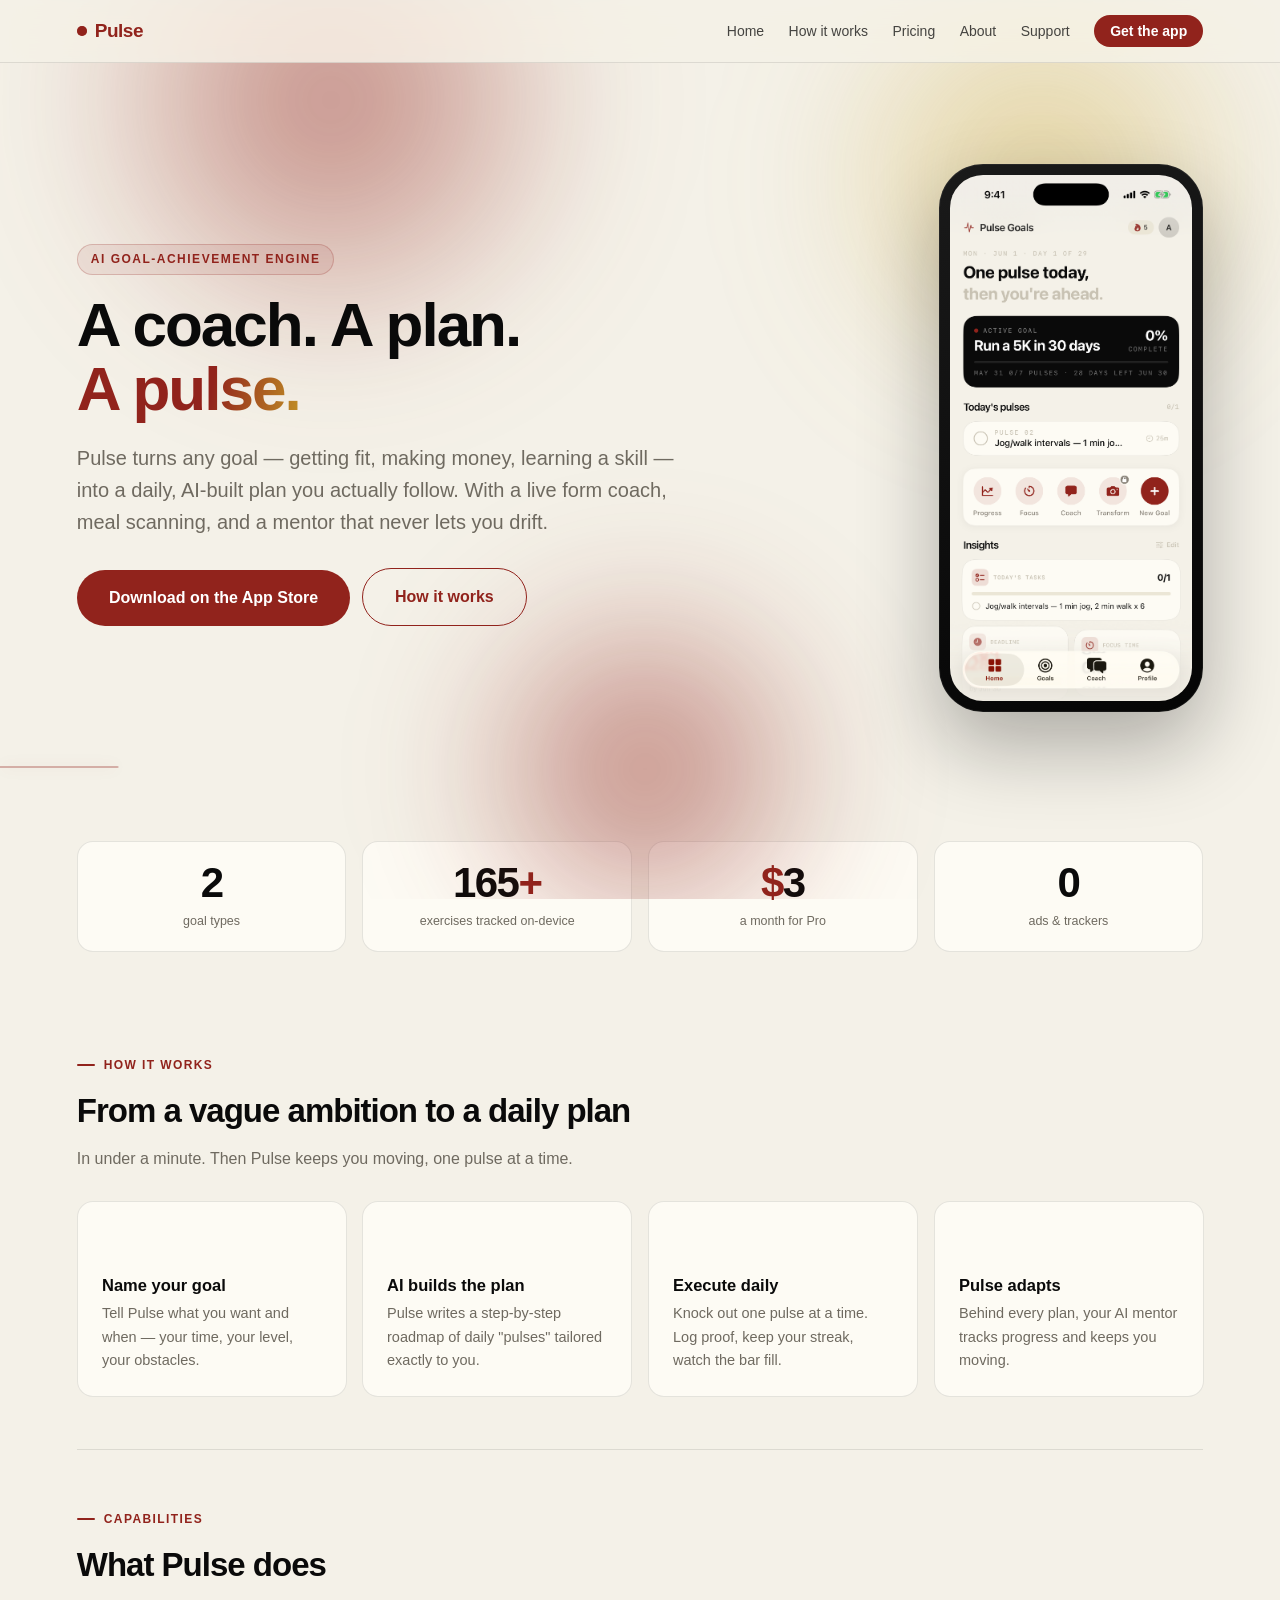
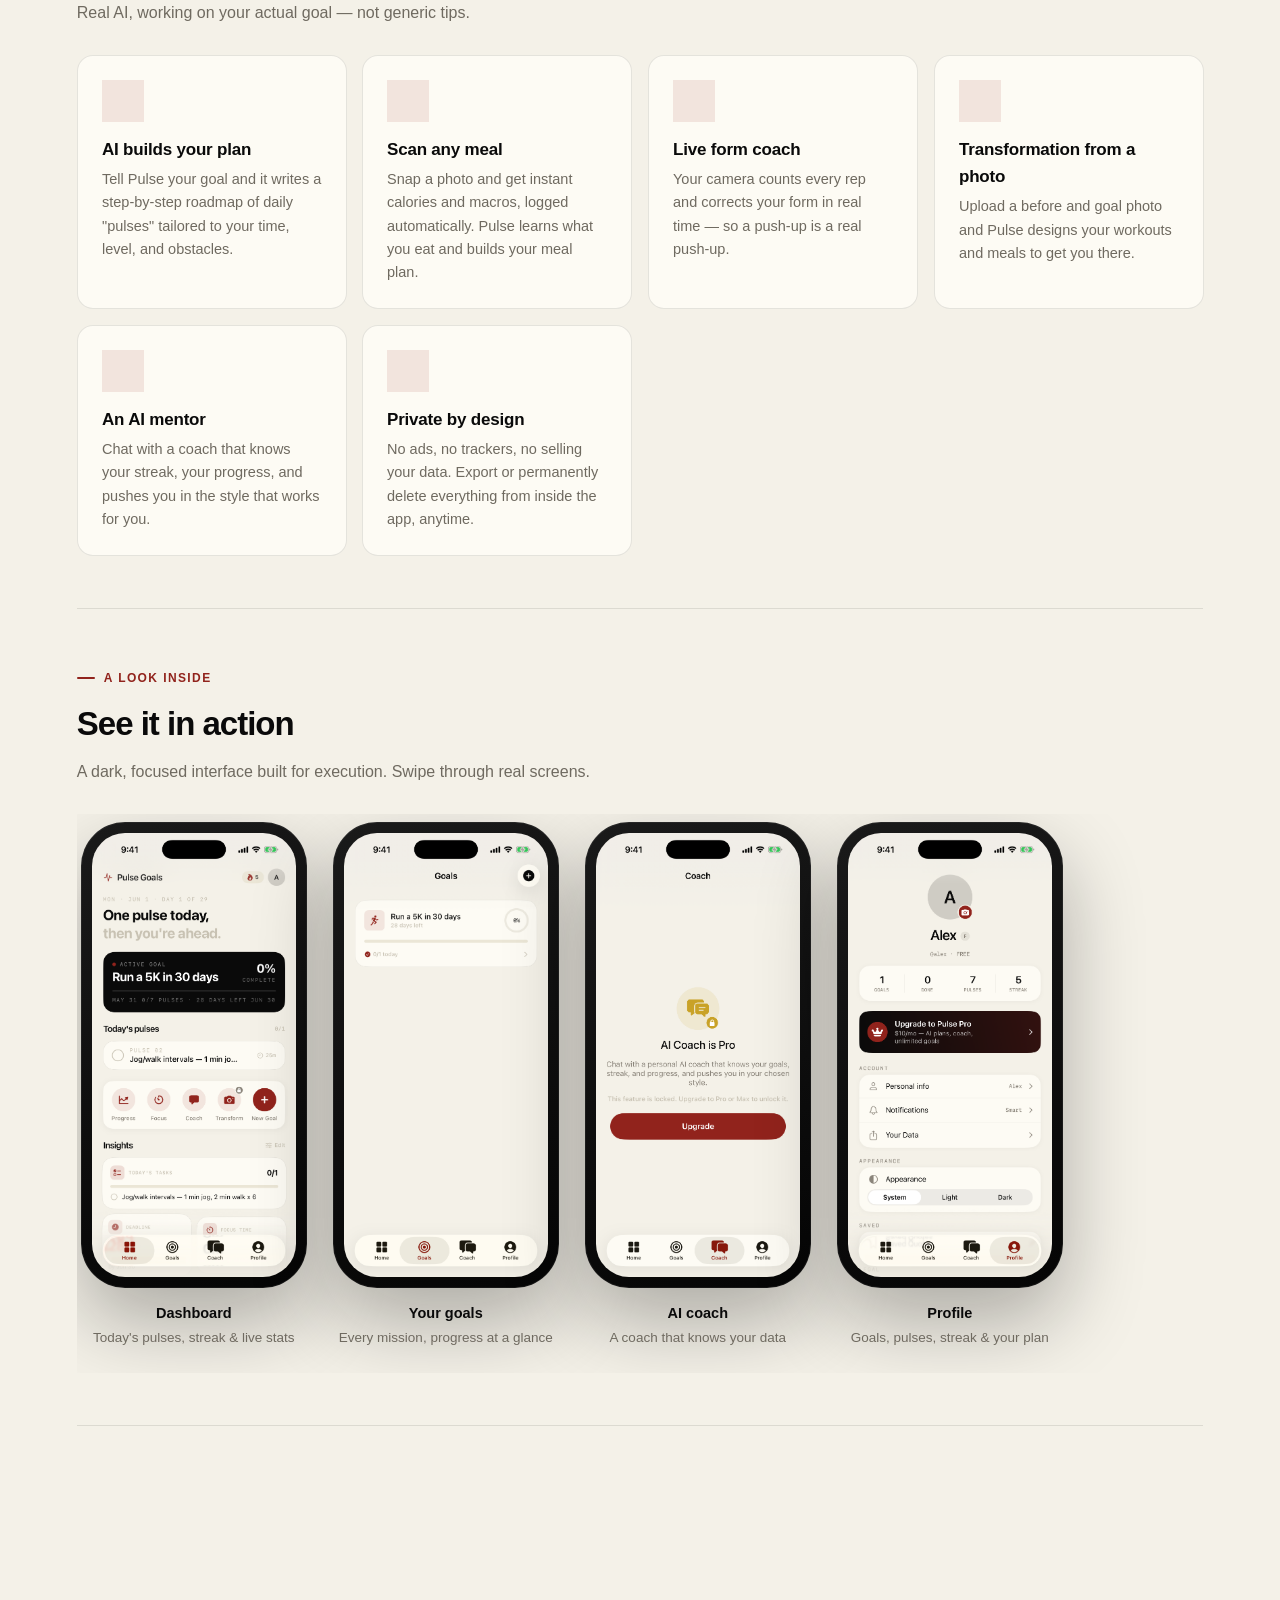
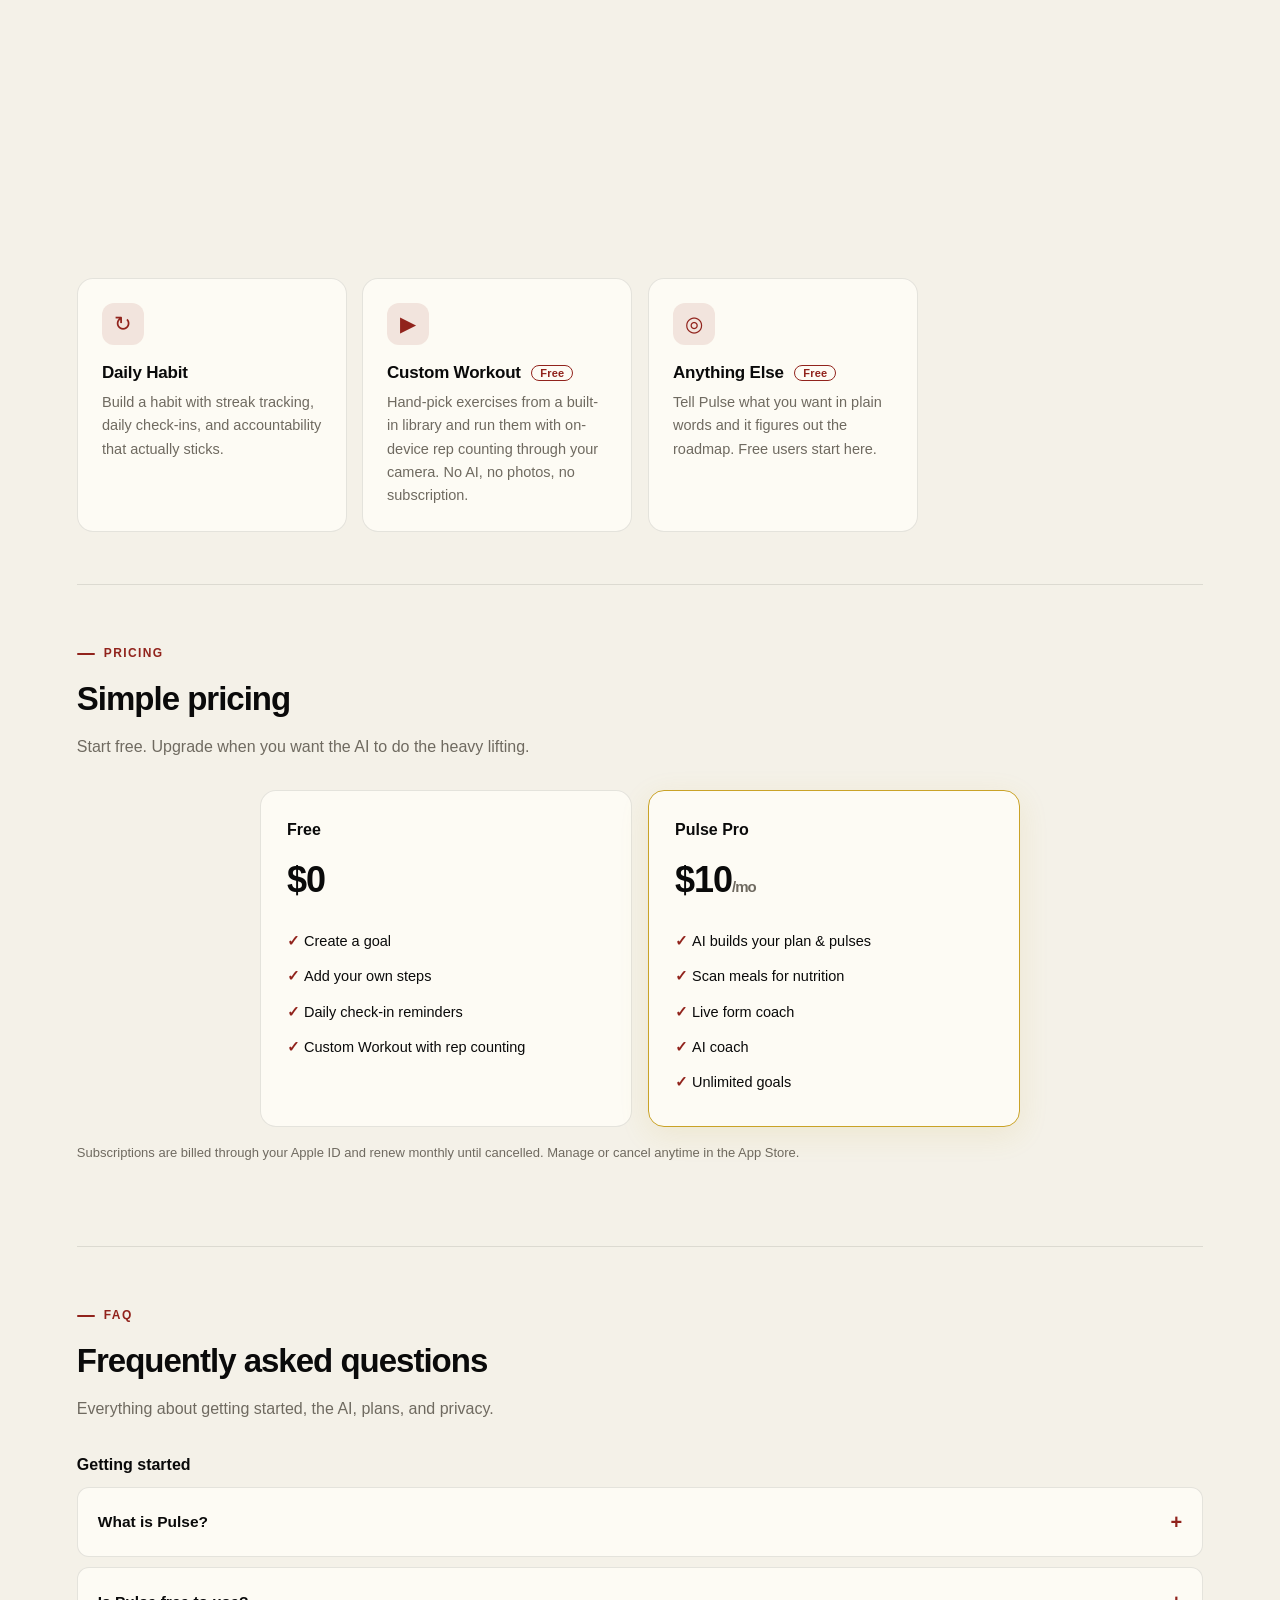
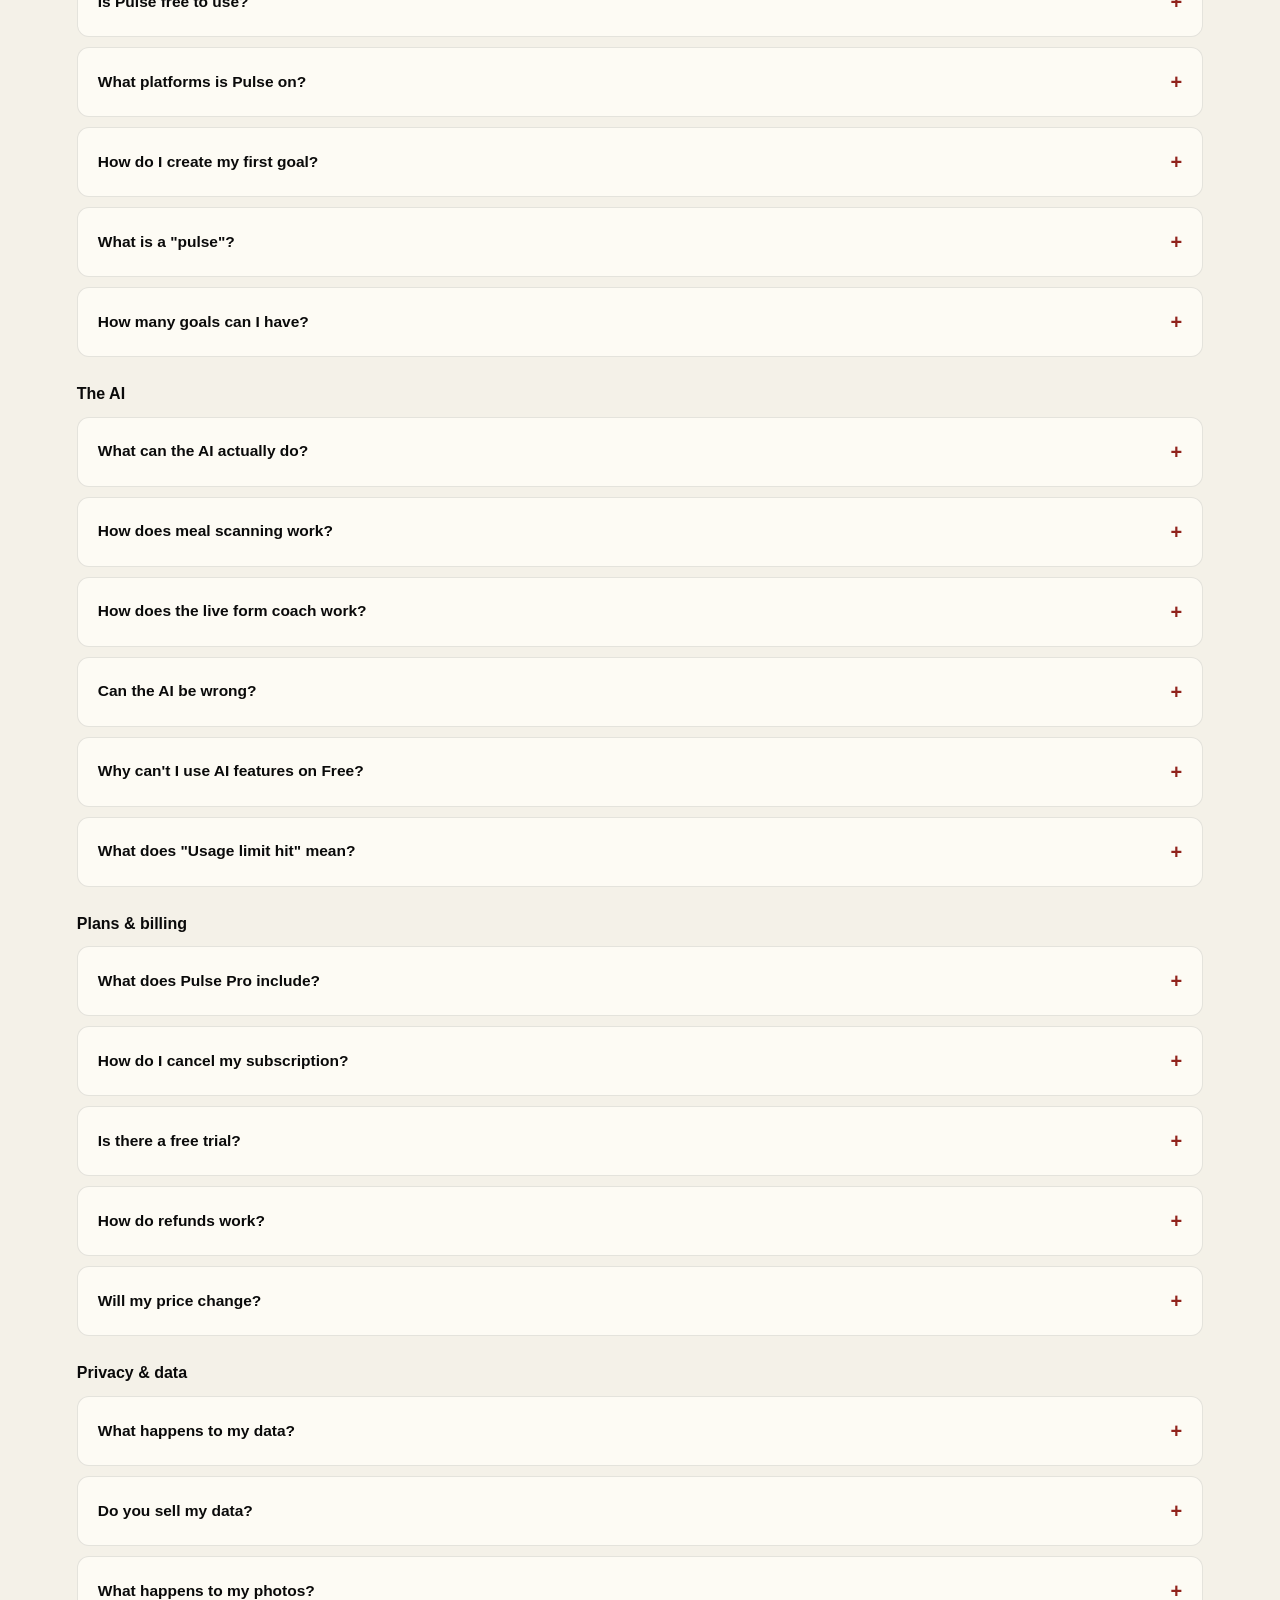
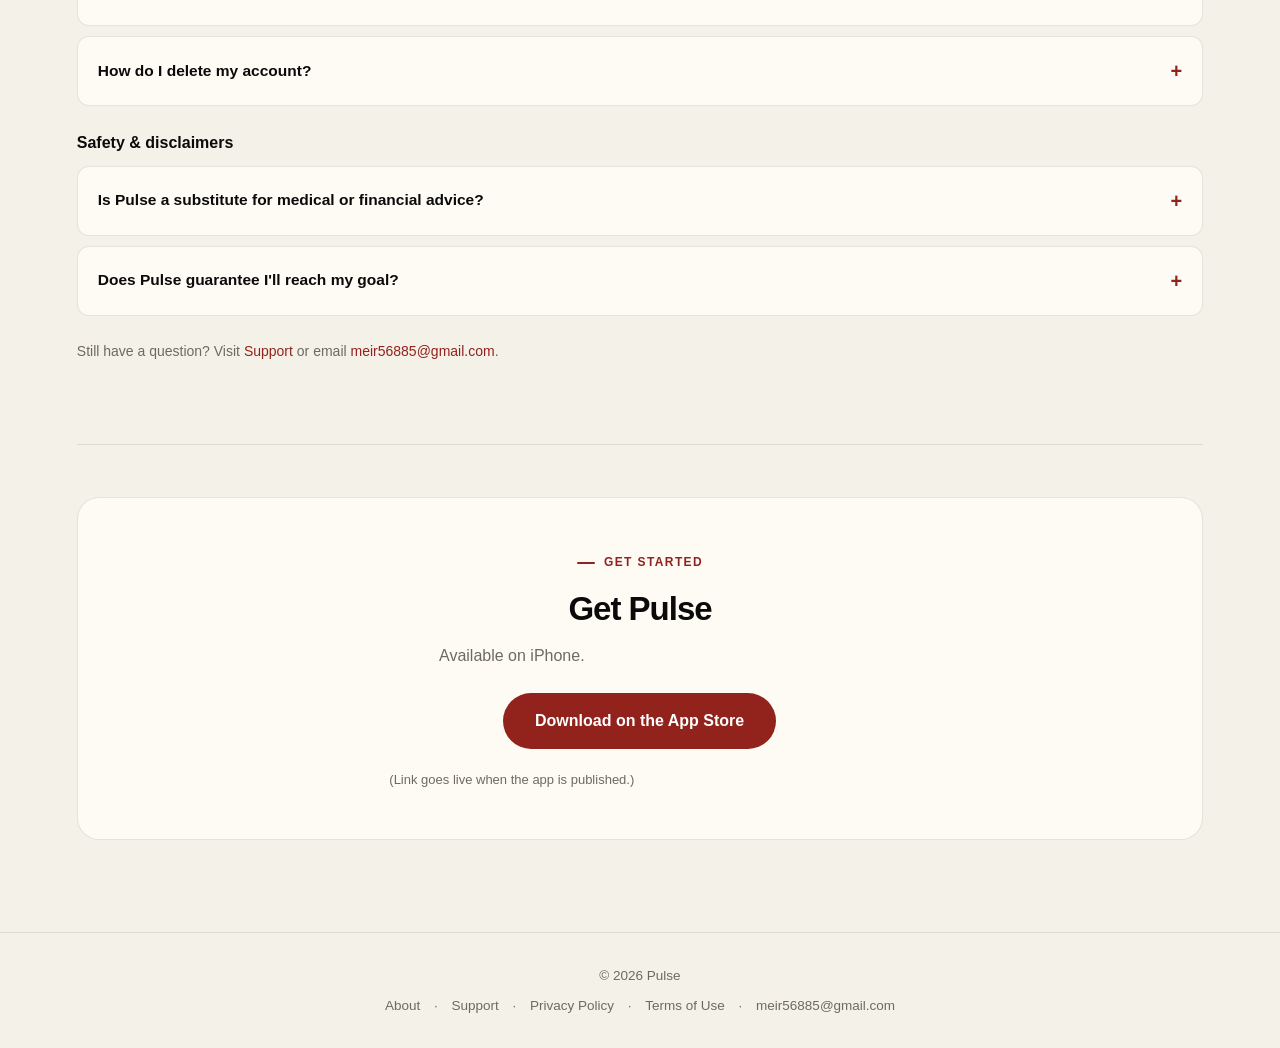
==== commit 95f35e0a: "Polish: add Free badge to "Anything Else" goal card (matches the app's free types) Co-Authored-By: C" ====
--- a/index.html
+++ b/index.html
@@ -120,7 +120,7 @@
         <div class="card"><div class="ico">▤</div><h3>Big Project</h3><p>Finish college, write a book, launch a business — multi-phase milestones with concrete deliverables.</p></div>
         <div class="card"><div class="ico">↻</div><h3>Daily Habit</h3><p>Build a habit with streak tracking, daily check-ins, and accountability that actually sticks.</p></div>
         <div class="card"><div class="ico">▶</div><h3>Custom Workout <span class="freetag">Free</span></h3><p>Hand-pick exercises from a built-in library and run them with on-device rep counting through your camera. No AI, no photos, no subscription.</p></div>
-        <div class="card"><div class="ico">◎</div><h3>Anything Else</h3><p>Tell Pulse what you want in plain words and it figures out the roadmap. Free users start here.</p></div>
+        <div class="card"><div class="ico">◎</div><h3>Anything Else <span class="freetag">Free</span></h3><p>Tell Pulse what you want in plain words and it figures out the roadmap. Free users start here.</p></div>
       </div>
     </section>
 
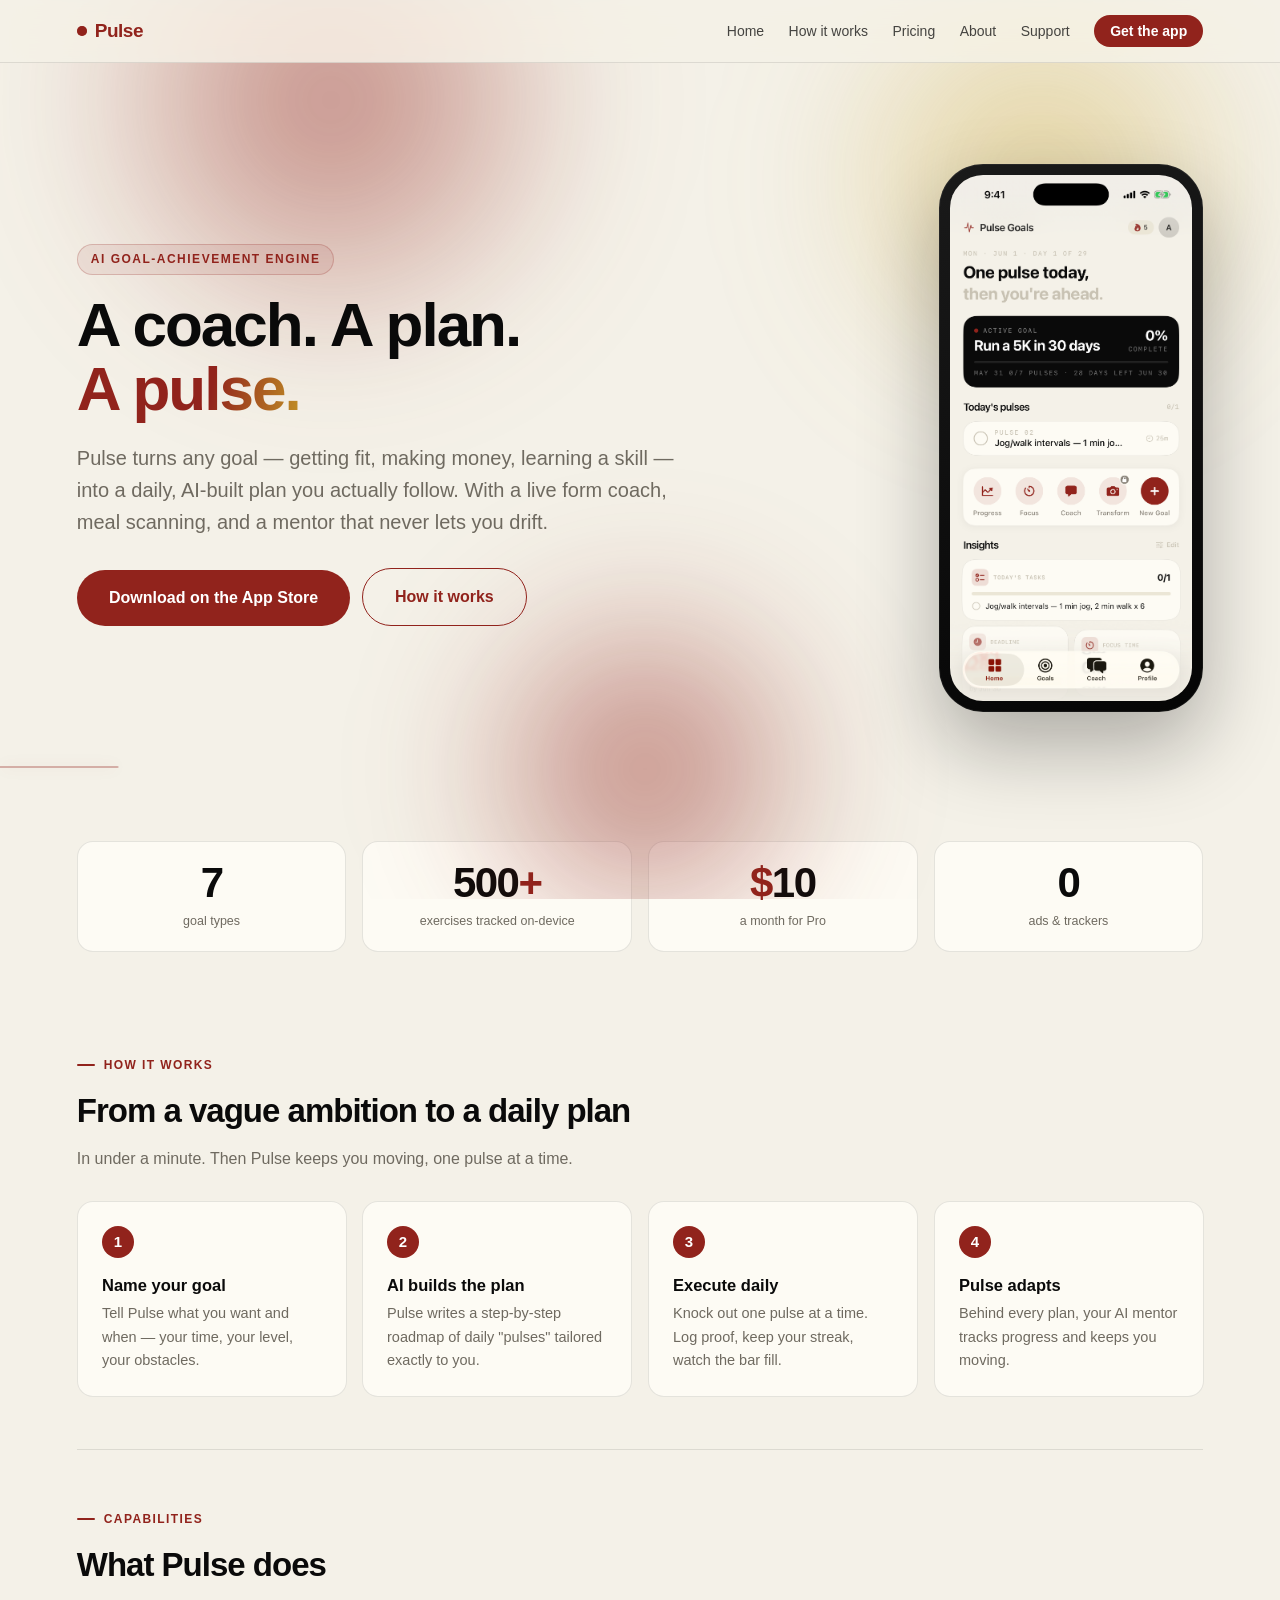
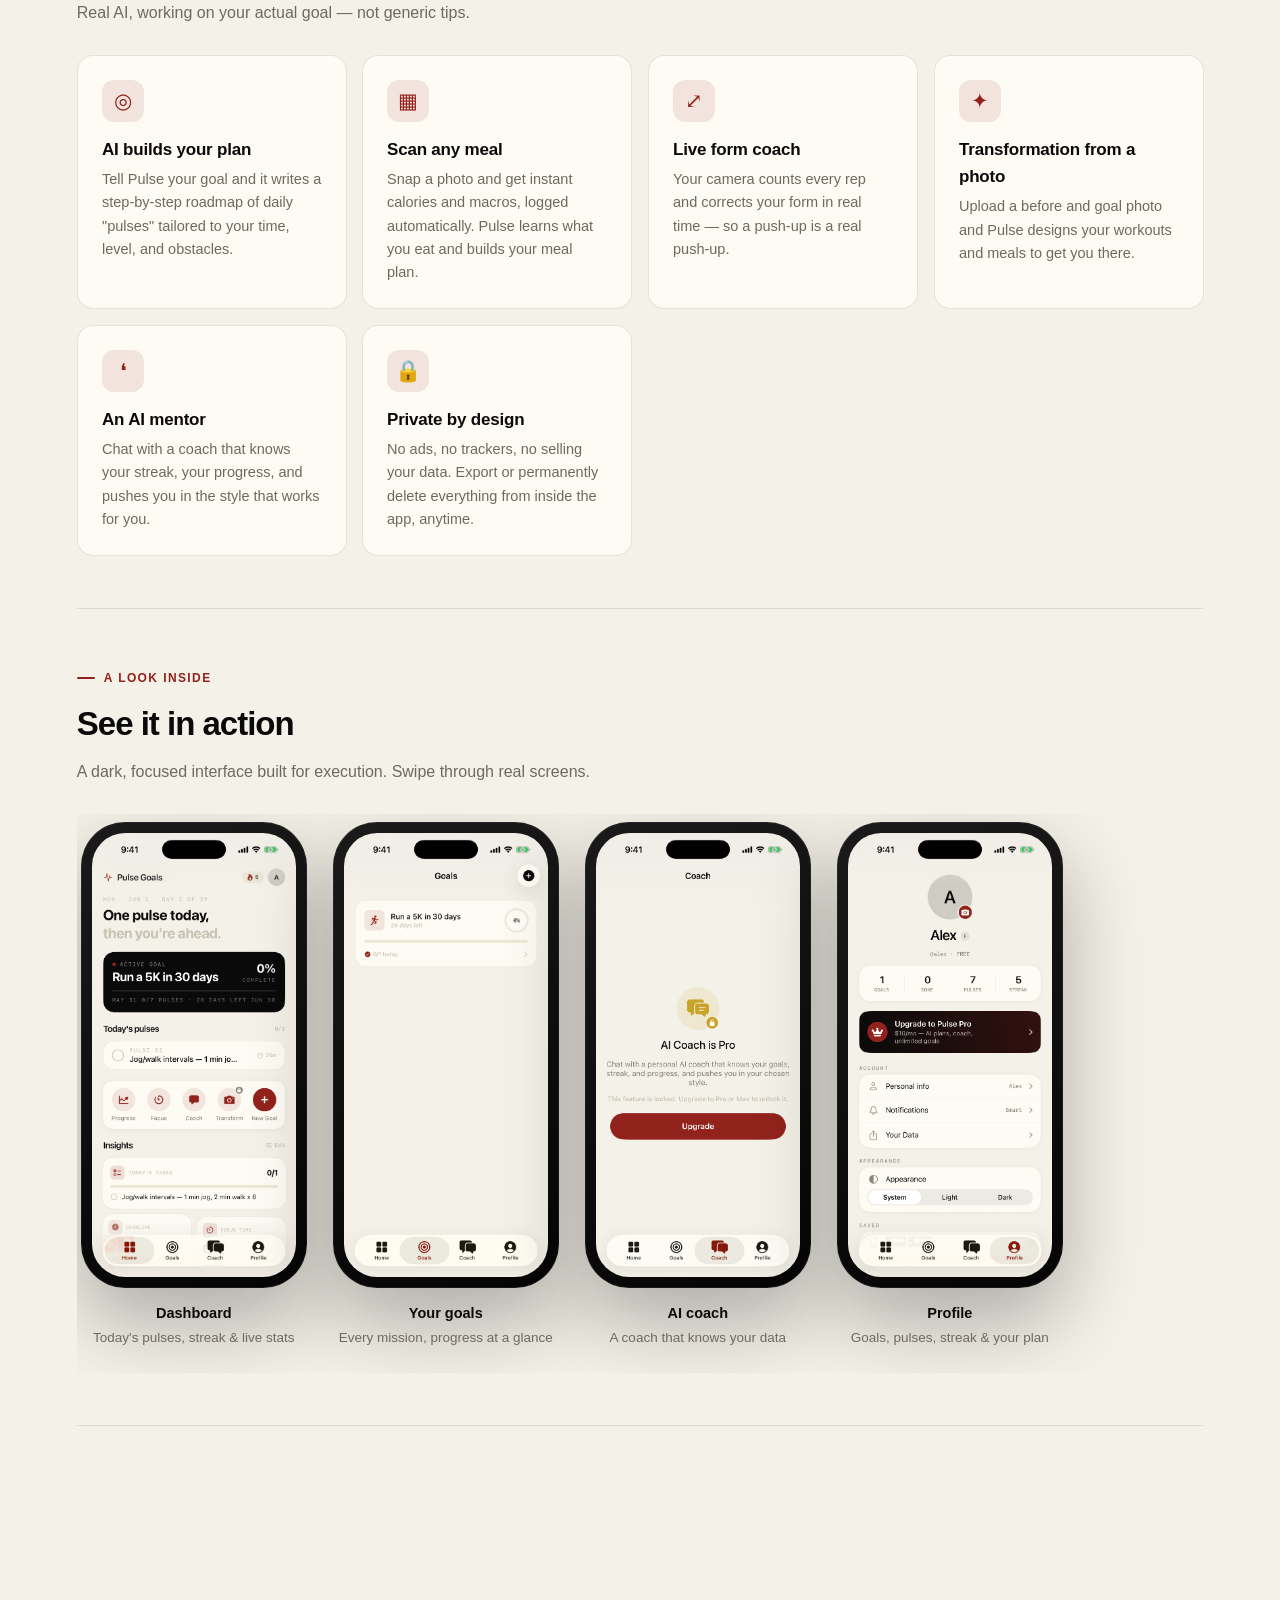
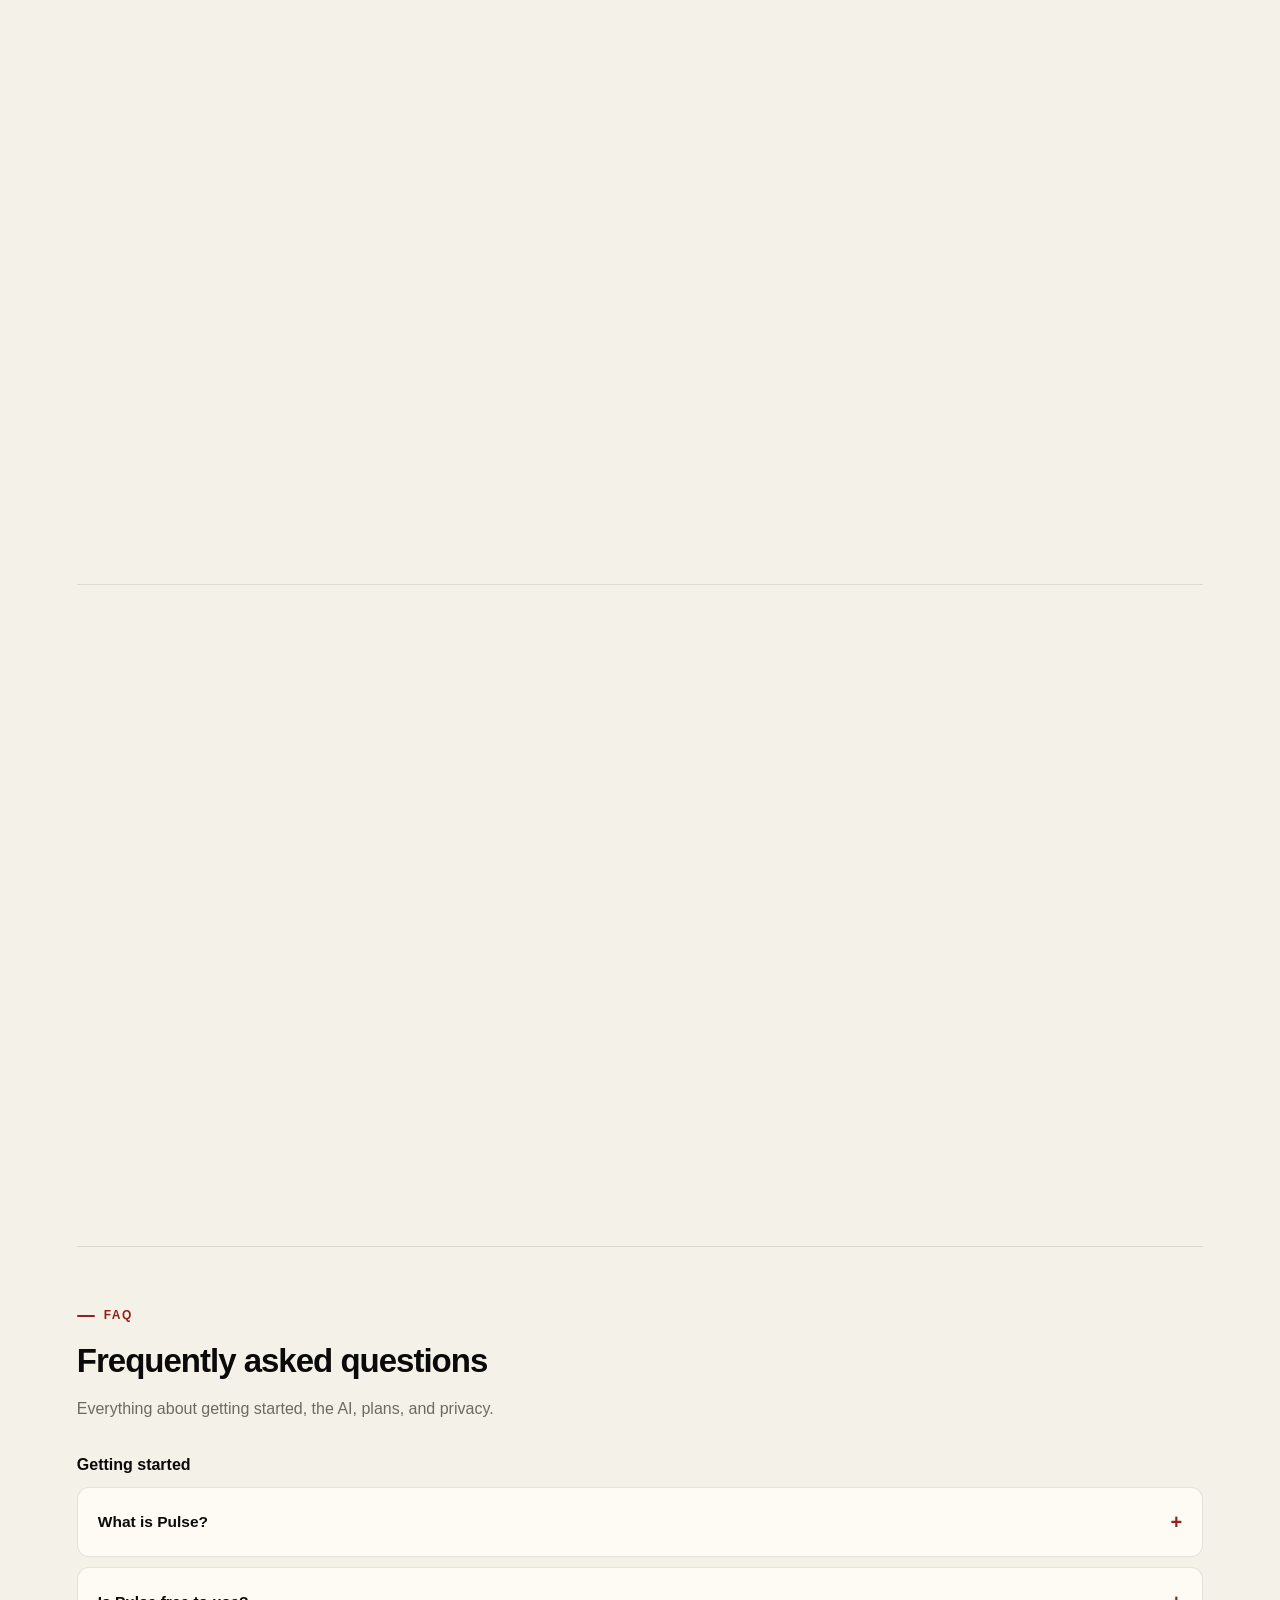
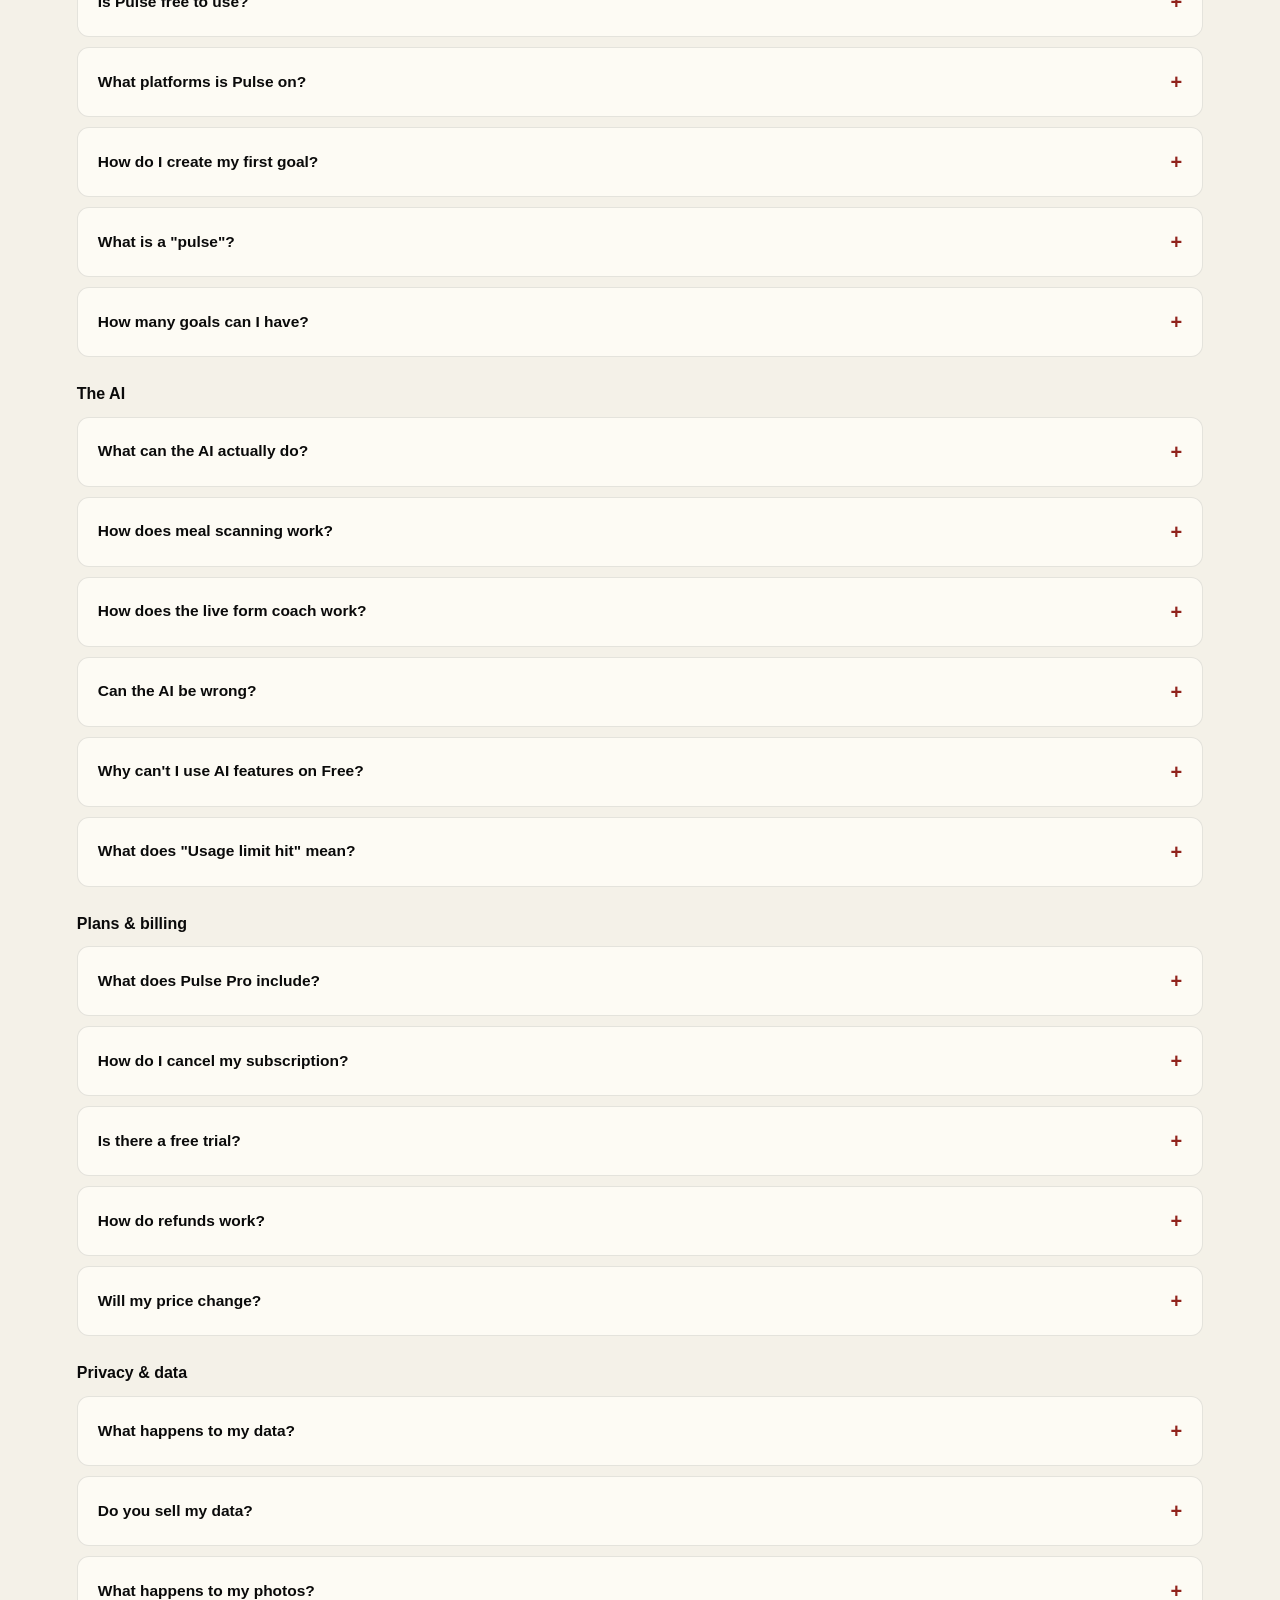
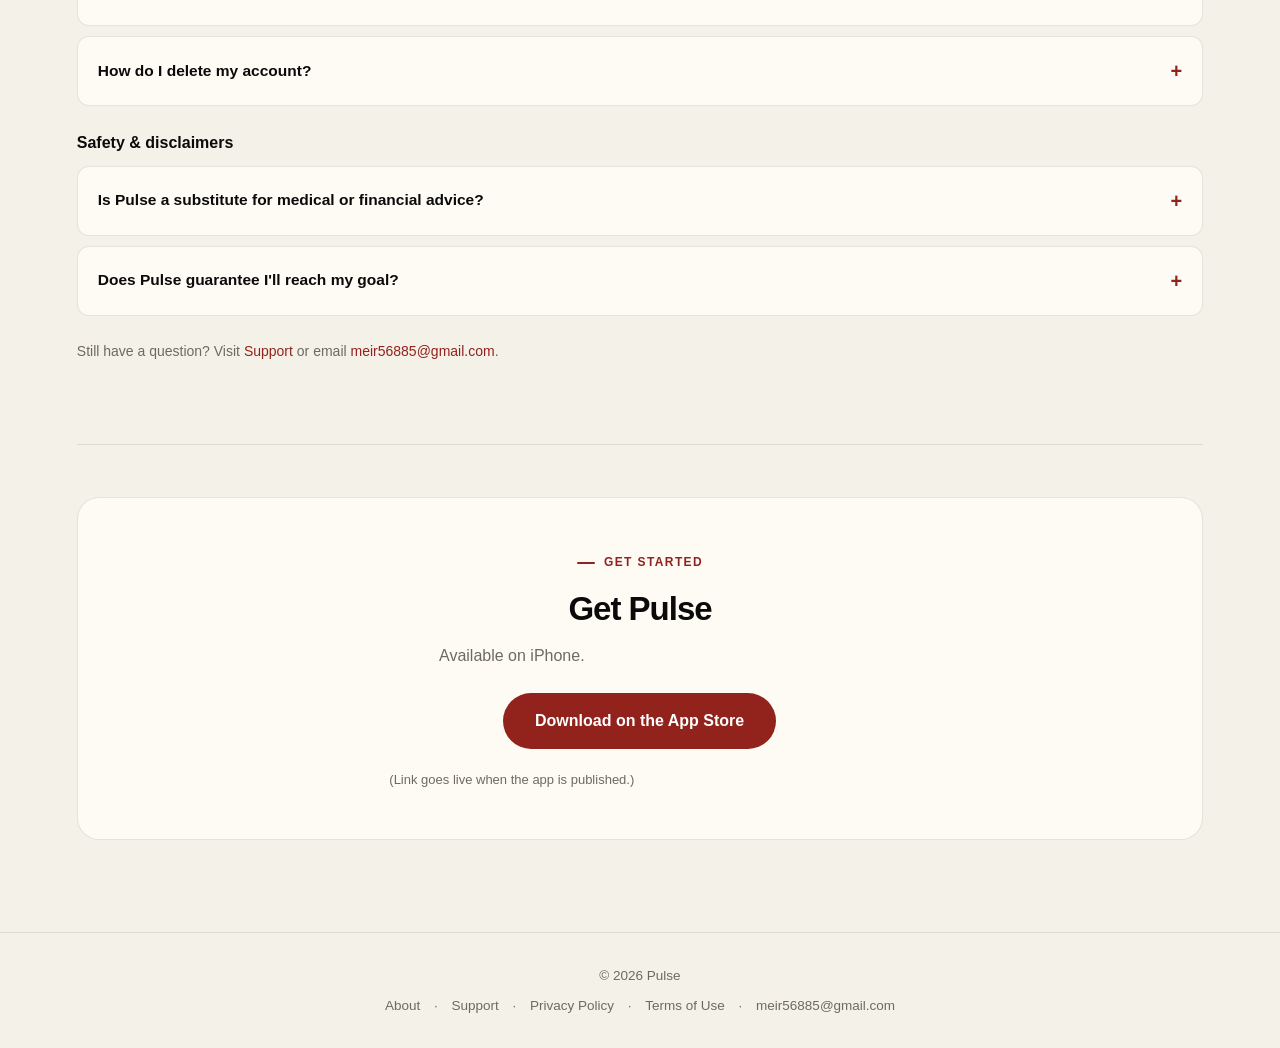
==== commit ec8a73d6: "Harden favicon: add SVG + .ico, cache-bust PNGs, shortcut-icon link across all pages Browsers cache " ====
--- a/index.html
+++ b/index.html
@@ -6,9 +6,11 @@
   <title>Pulse — Your AI goal-achievement engine</title>
   <meta name="description" content="Pulse turns any goal into a daily, AI-built plan — workouts, meals, money, skills — with a live form coach, meal scanning, and an AI mentor that keeps you moving." />
   <link rel="stylesheet" href="style.css" />
-  <link rel="icon" type="image/png" sizes="32x32" href="assets/favicon-32.png" />
-  <link rel="icon" type="image/png" sizes="192x192" href="assets/favicon-192.png" />
-  <link rel="apple-touch-icon" href="assets/apple-touch-icon.png" />
+  <link rel="icon" type="image/svg+xml" href="assets/favicon.svg" />
+  <link rel="icon" type="image/png" sizes="32x32" href="assets/favicon-32.png?v=2" />
+  <link rel="icon" type="image/png" sizes="192x192" href="assets/favicon-192.png?v=2" />
+  <link rel="shortcut icon" href="favicon.ico" />
+  <link rel="apple-touch-icon" href="assets/apple-touch-icon.png?v=2" />
   <link rel="manifest" href="site.webmanifest" />
   <meta name="theme-color" content="#91231C" media="(prefers-color-scheme: light)" />
   <meta name="theme-color" content="#0E0C08" media="(prefers-color-scheme: dark)" />
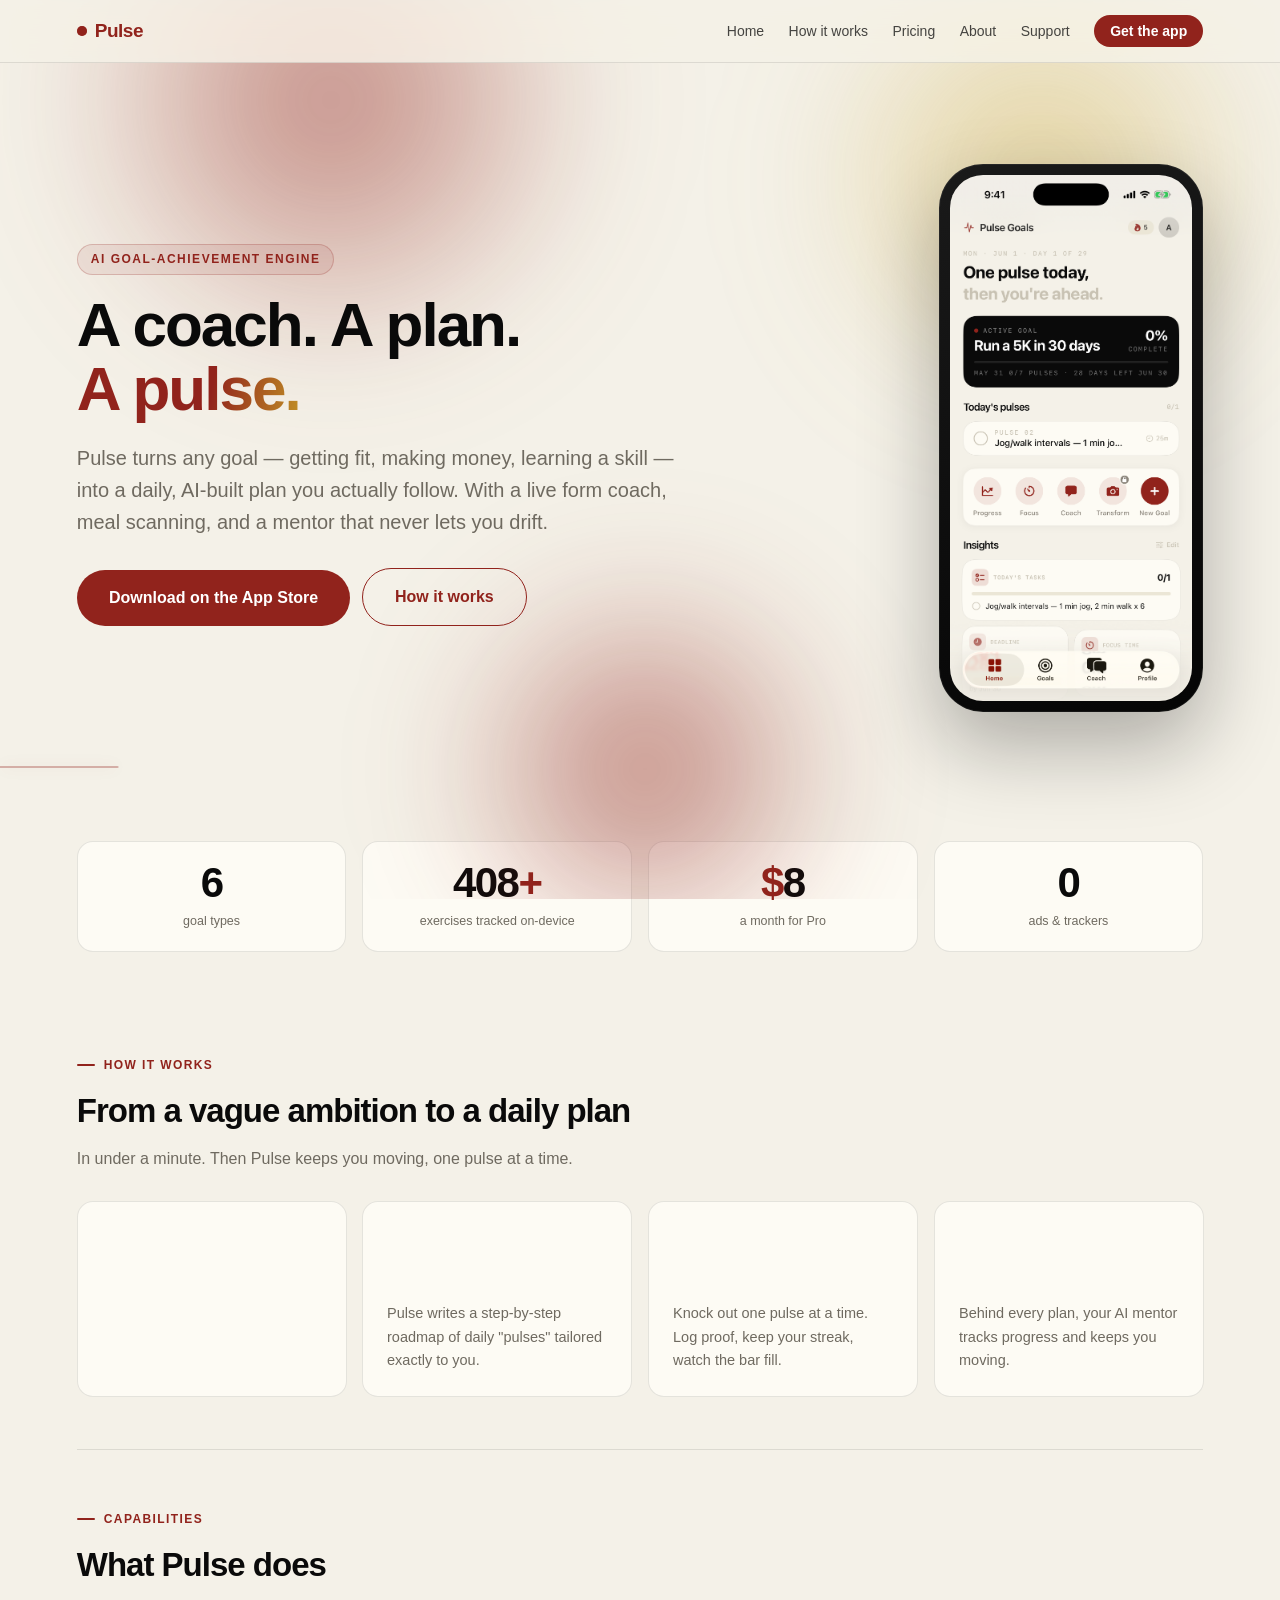
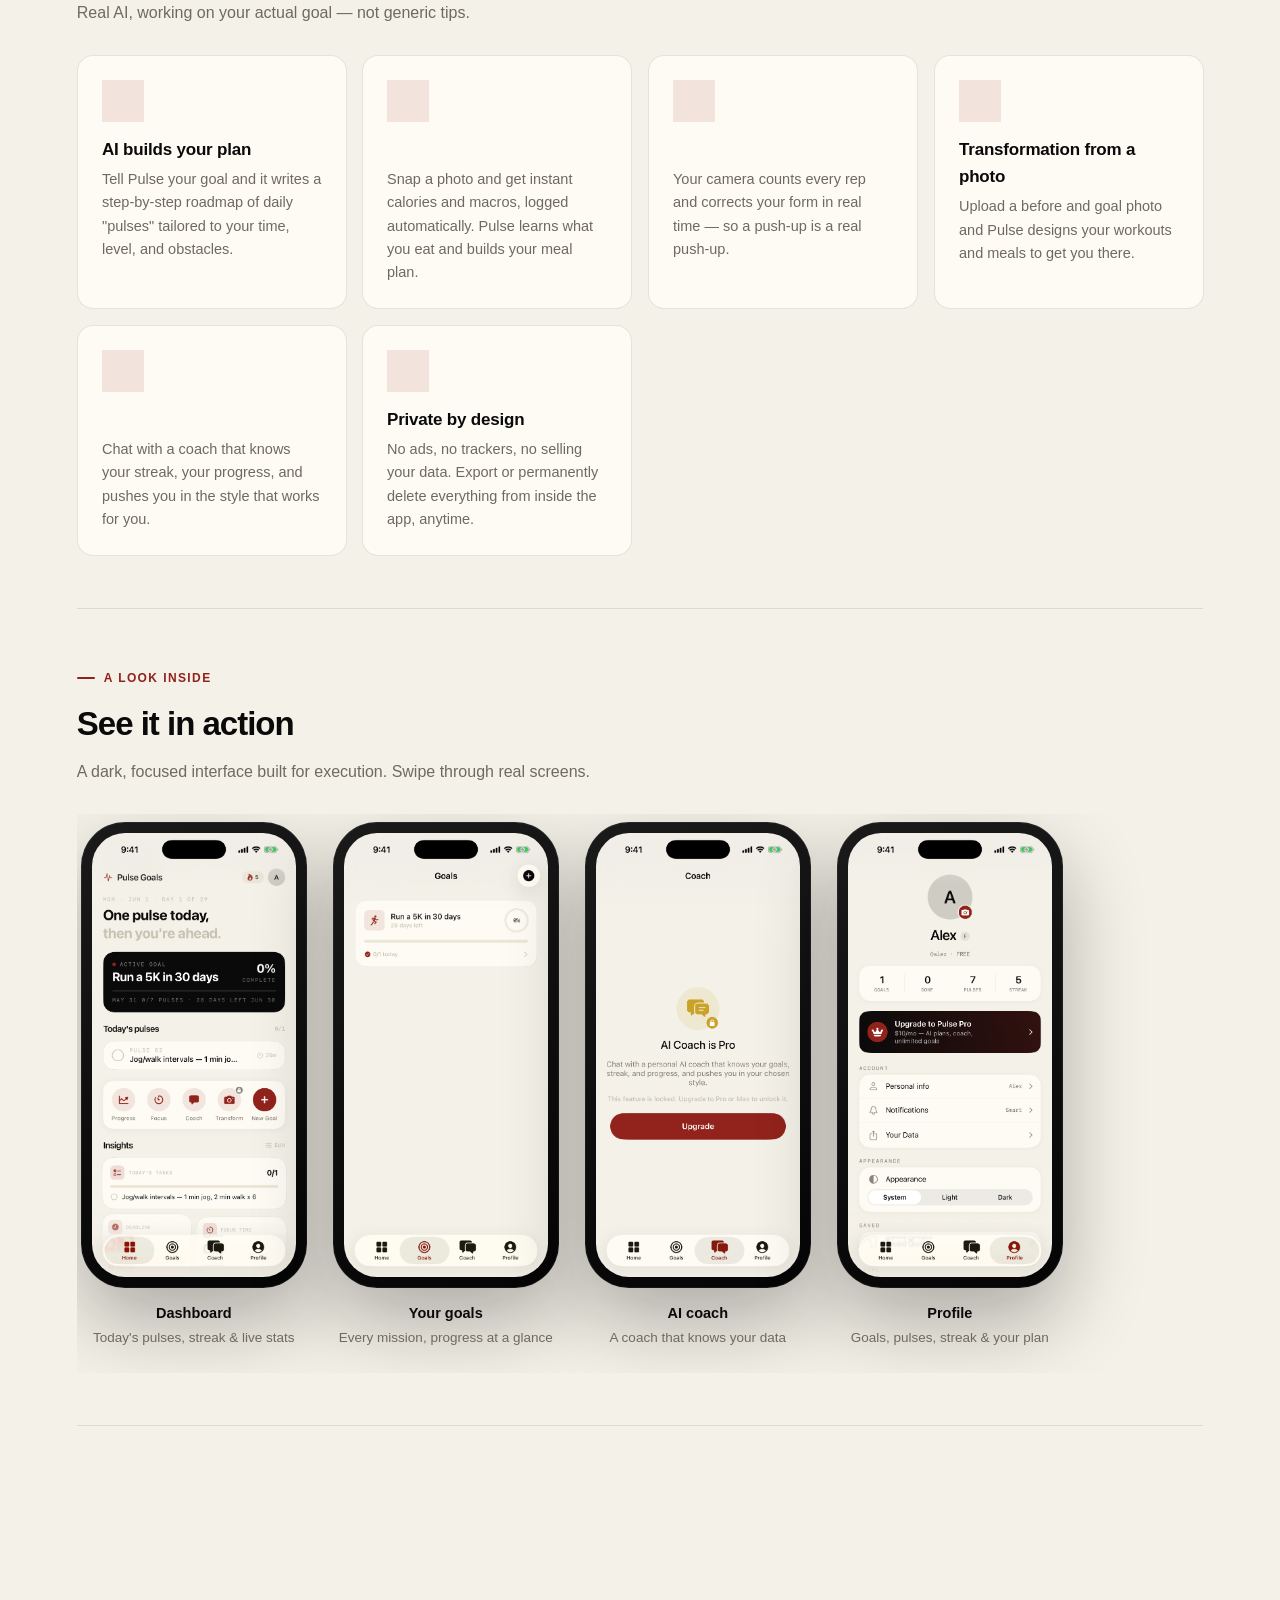
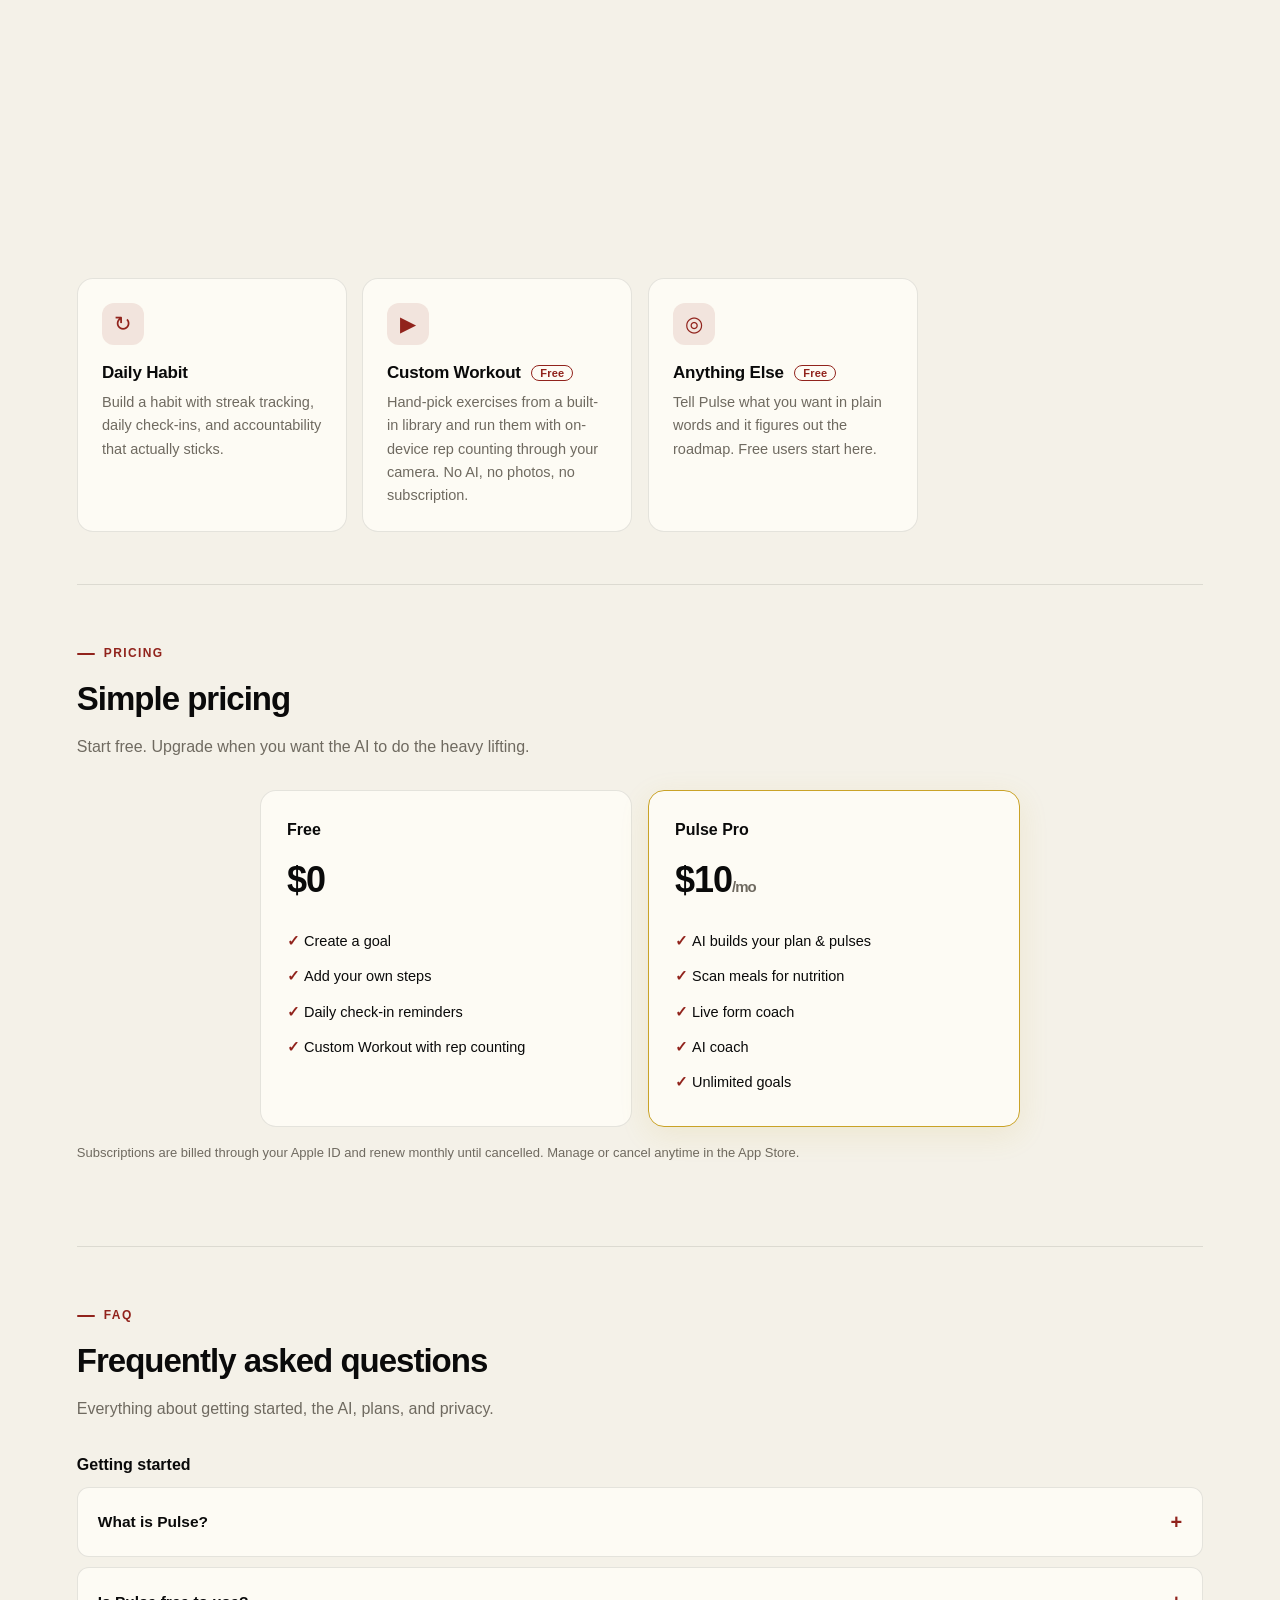
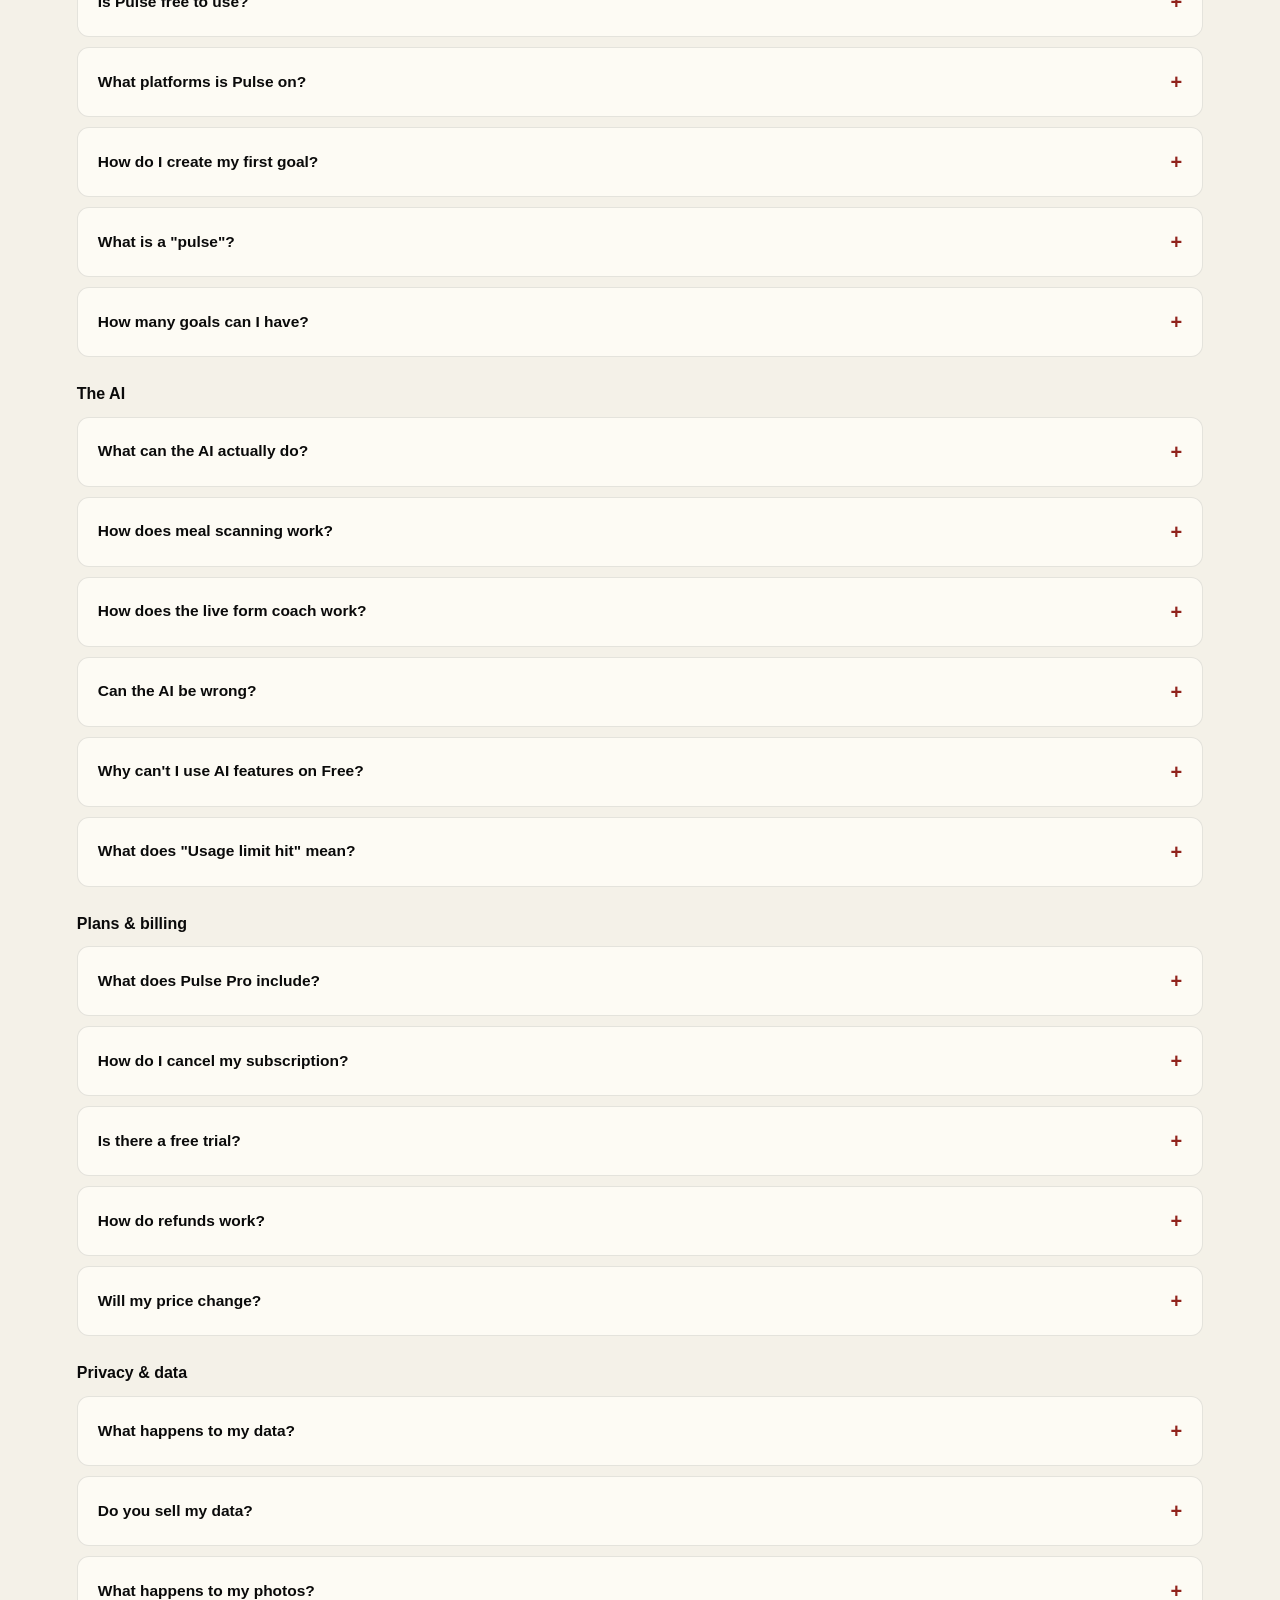
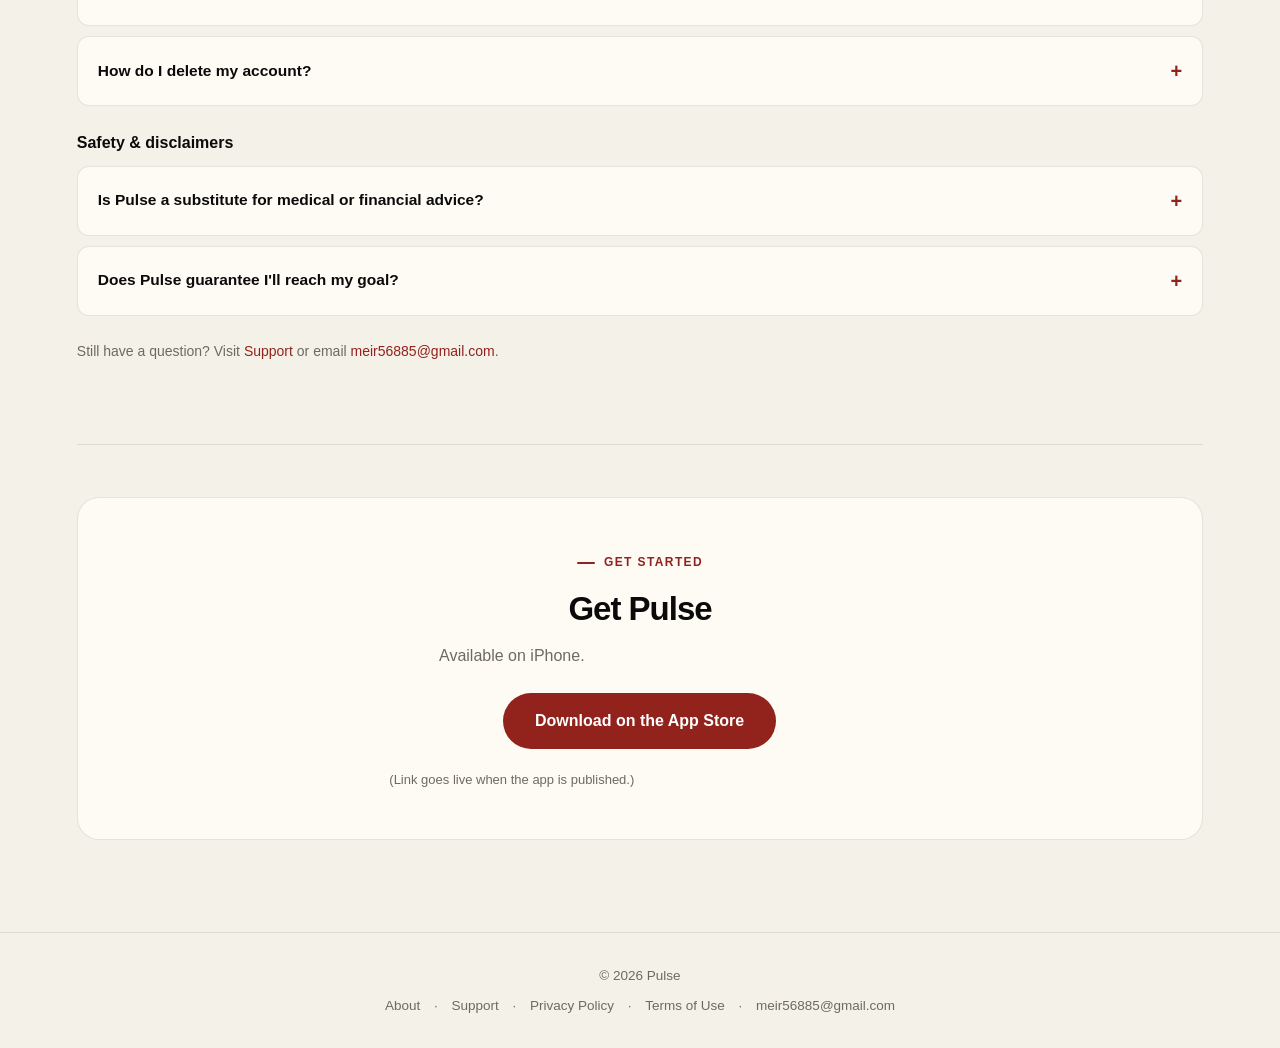
==== commit 0cbd166f: "Add mobile hamburger (☰) nav menu showing all tabs On screens ≤720px the nav links collapse behind a" ====
--- a/index.html
+++ b/index.html
@@ -19,7 +19,8 @@
   <header id="hdr">
     <nav>
       <a class="brand" href="index.html"><span class="dot"></span> Pulse</a>
-      <div class="navlinks">
+      <button class="navtoggle" type="button" aria-label="Open menu" aria-controls="navlinks" aria-expanded="false"><span></span><span></span><span></span></button>
+      <div class="navlinks" id="navlinks">
         <a href="index.html">Home</a>
         <a href="#how">How it works</a>
         <a href="#pricing">Pricing</a>
--- a/style.css
+++ b/style.css
@@ -476,3 +476,29 @@
   .cta::after, .cta:hover::after { display: none; animation: none; }
   .card, .step, .plan { transform: none !important; }
 }
+
+
+/* ── Mobile nav: hamburger (3 bars) reveals ALL tabs ─────────────────── */
+.navtoggle { display: none; flex-direction: column; justify-content: center; gap: 5px;
+  width: 44px; height: 40px; margin-left: auto; padding: 9px 10px;
+  background: transparent; border: 0; cursor: pointer; border-radius: 10px;
+  -webkit-tap-highlight-color: transparent; }
+.navtoggle span { display: block; width: 22px; height: 2px; background: var(--ink);
+  border-radius: 2px; transition: transform .25s ease, opacity .2s ease; }
+.navtoggle[aria-expanded="true"] span:nth-child(1) { transform: translateY(7px) rotate(45deg); }
+.navtoggle[aria-expanded="true"] span:nth-child(2) { opacity: 0; }
+.navtoggle[aria-expanded="true"] span:nth-child(3) { transform: translateY(-7px) rotate(-45deg); }
+@media (max-width: 720px) {
+  header nav { position: relative; }
+  .navtoggle { display: flex; }
+  .navlinks { position: absolute; top: calc(100% + 6px); left: var(--page-pad); right: var(--page-pad);
+    flex-direction: column; align-items: stretch; gap: 2px; margin: 0; padding: 8px;
+    background: var(--paper); border: 1px solid var(--hair); border-radius: 16px;
+    box-shadow: 0 18px 44px rgba(0,0,0,0.28); opacity: 0; transform: translateY(-8px);
+    pointer-events: none; transition: opacity .2s ease, transform .2s ease; z-index: 60; }
+  .navlinks.open { opacity: 1; transform: translateY(0); pointer-events: auto; }
+  .navlinks a, .navlinks a:not(.navcta) { display: block; margin: 0; padding: 13px 14px;
+    font-size: 15px; opacity: .92; border-radius: 10px; }
+  .navlinks a:hover { background: var(--hair); opacity: 1; }
+  .navlinks .navcta { margin-top: 6px; text-align: center; }
+}
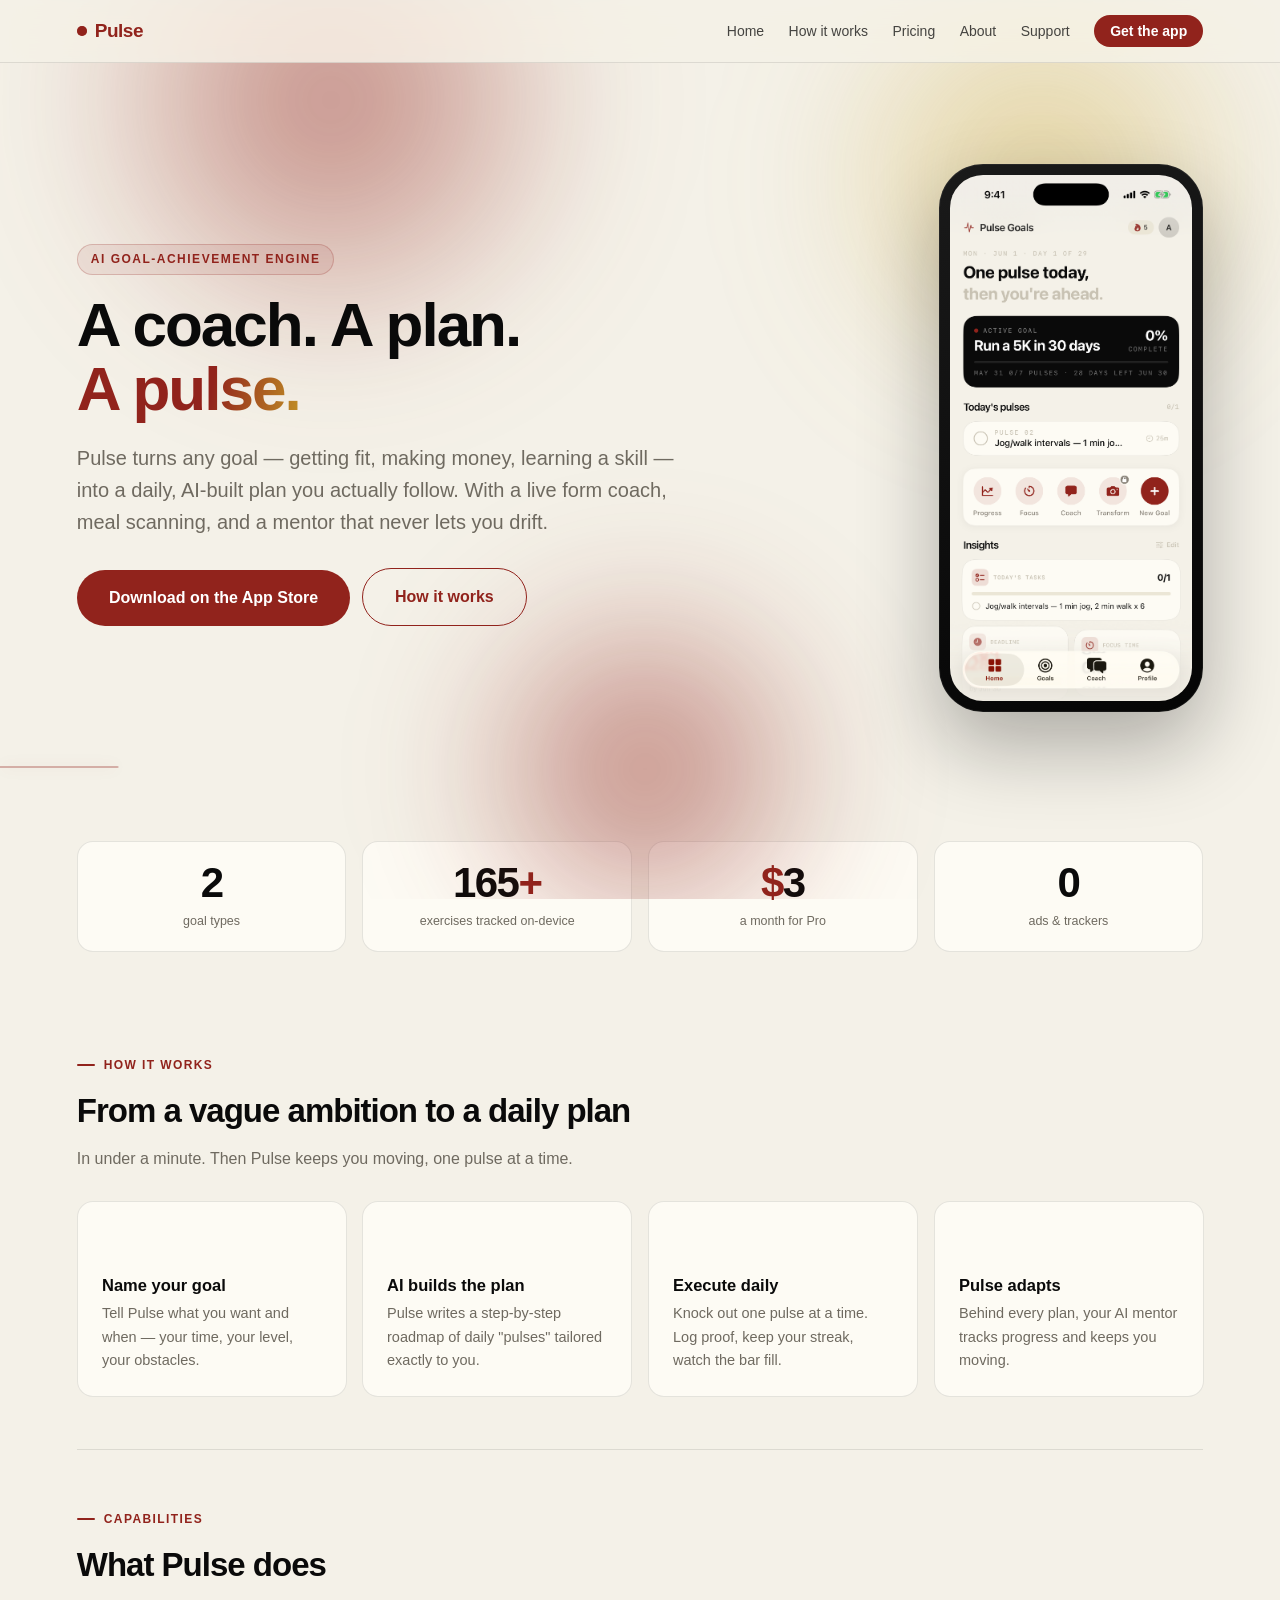
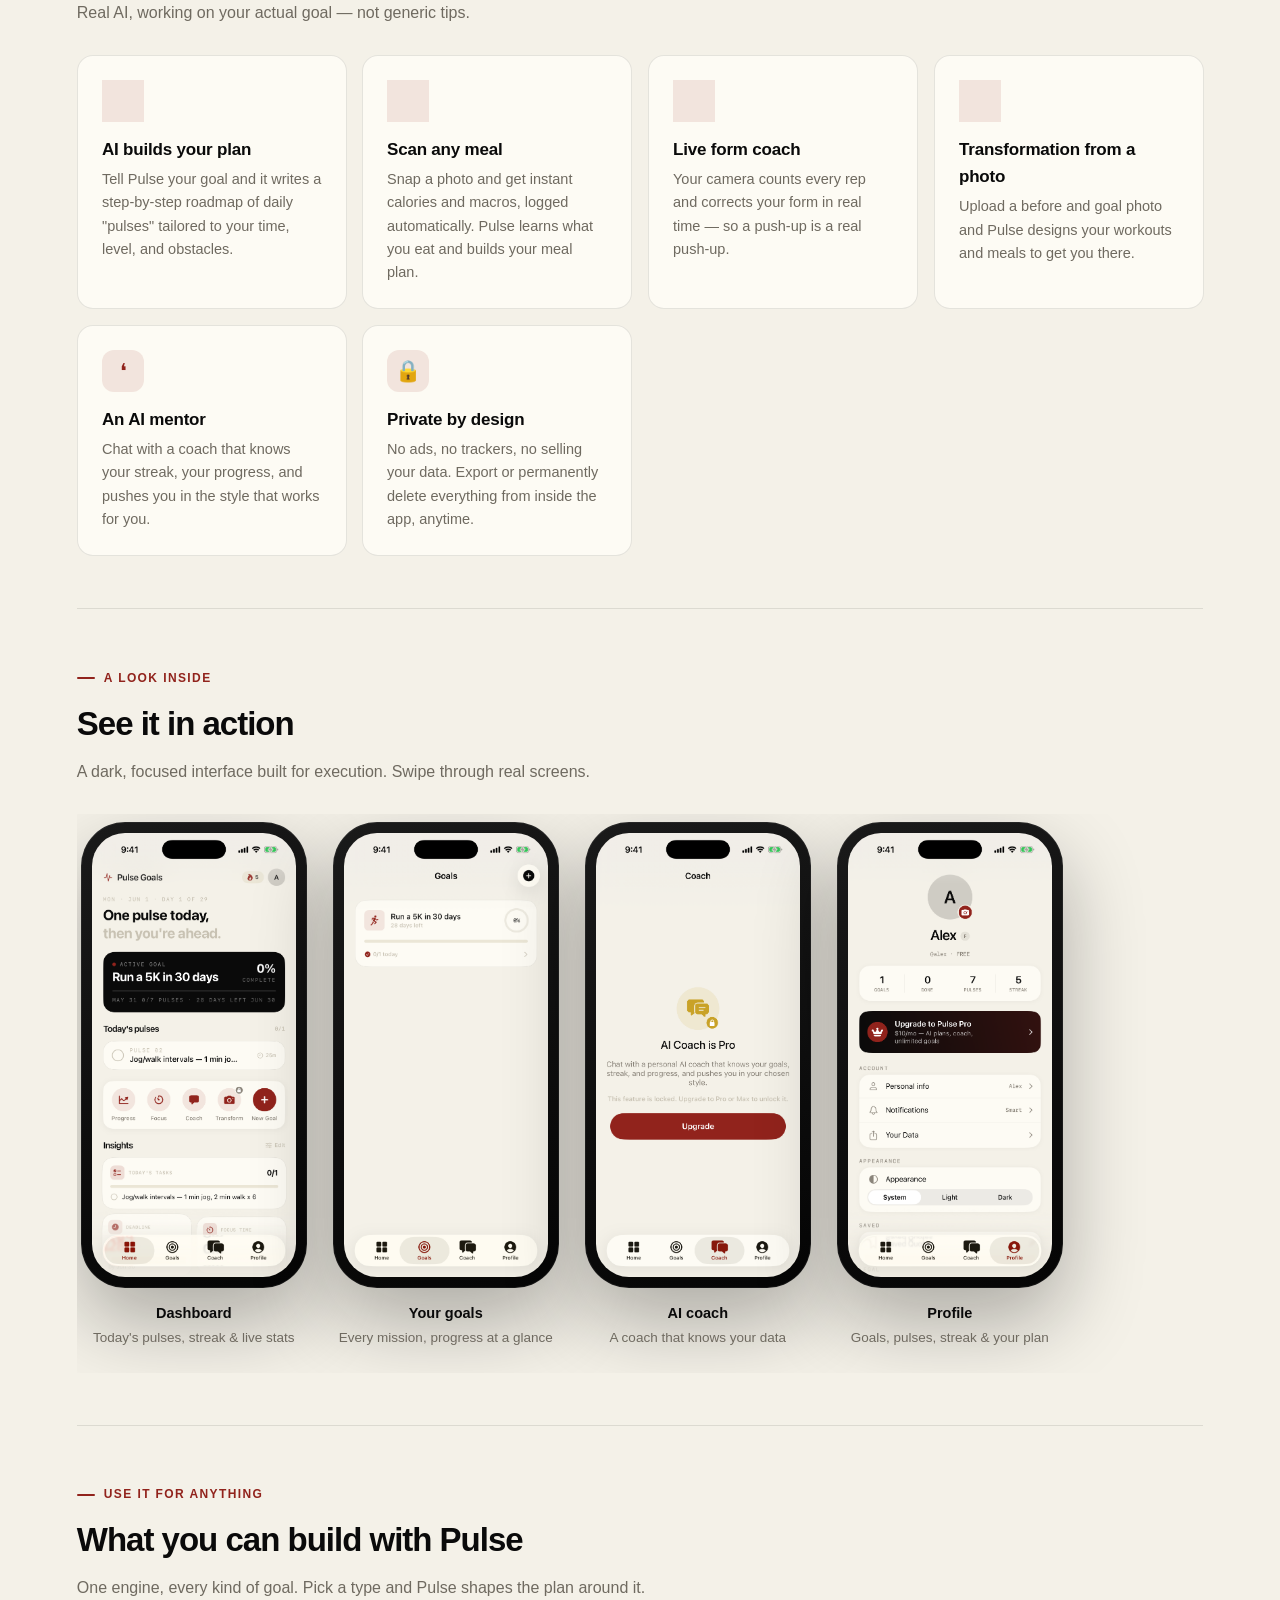
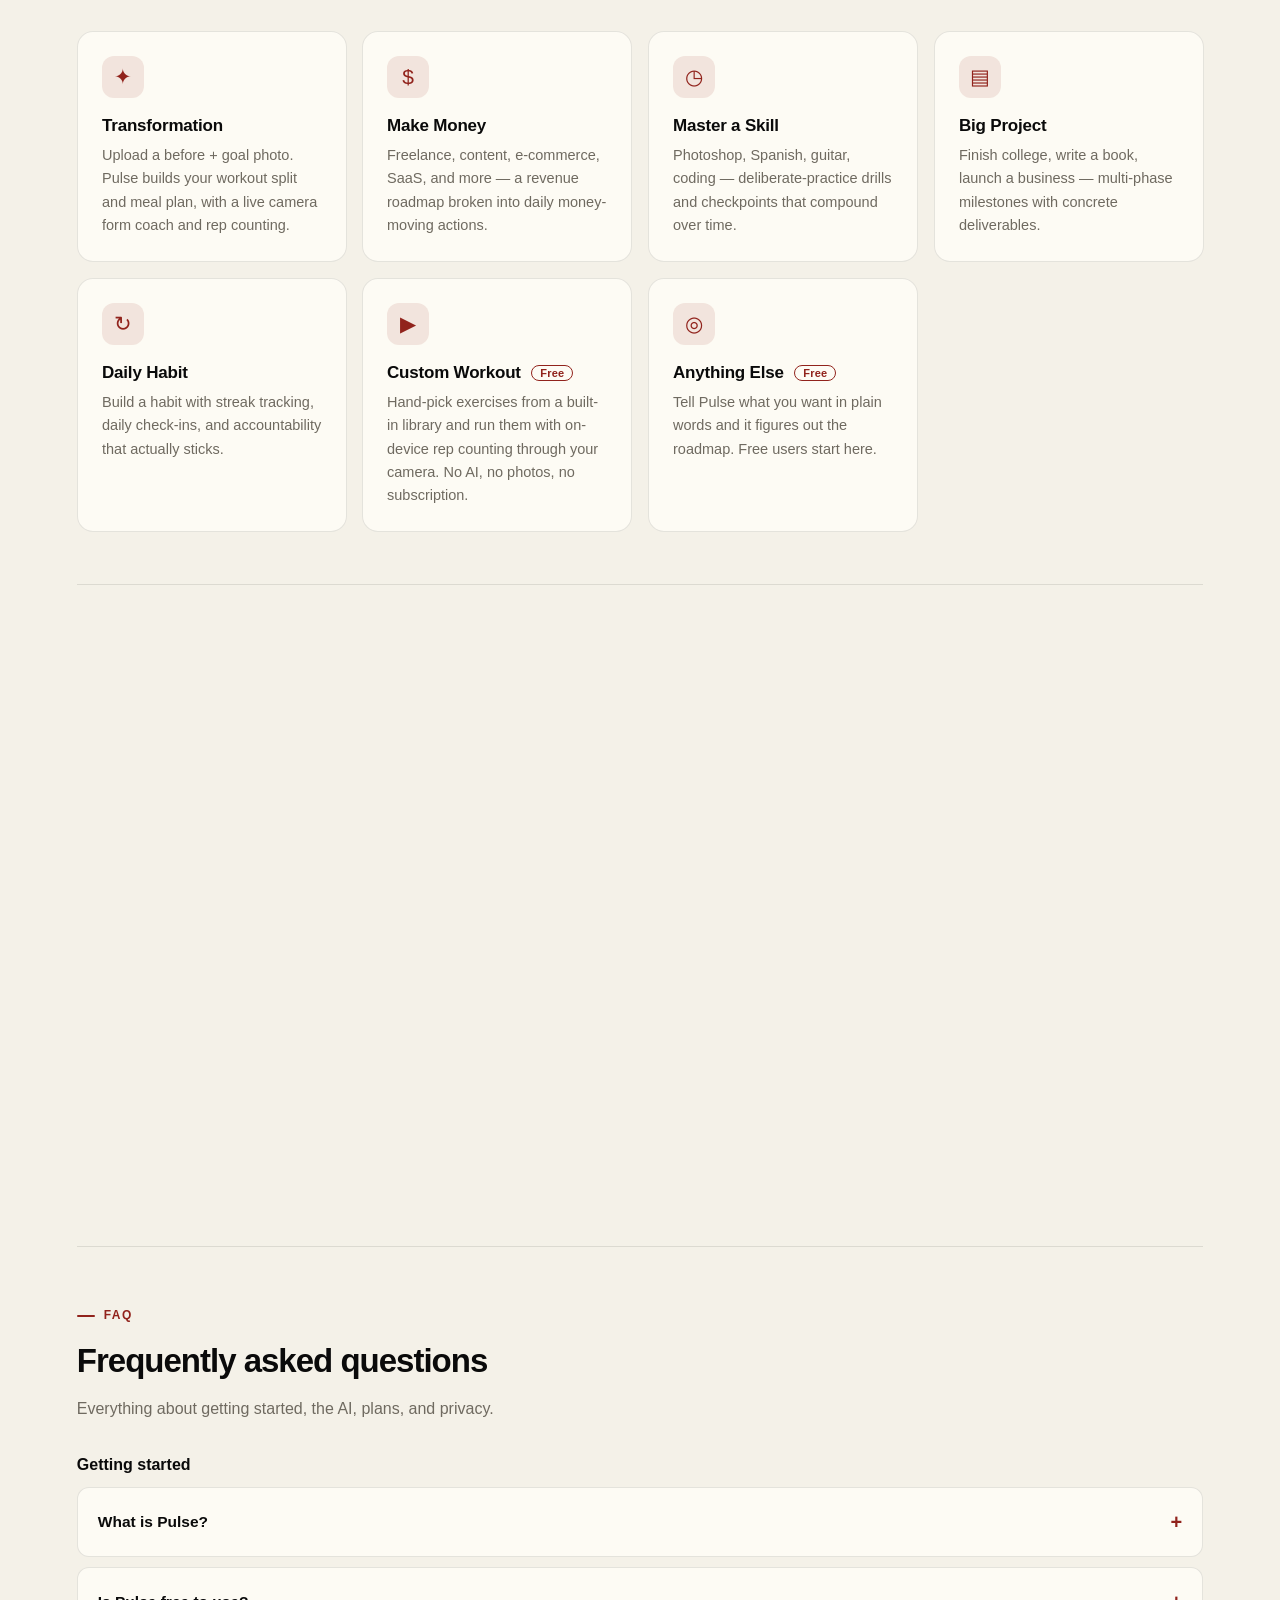
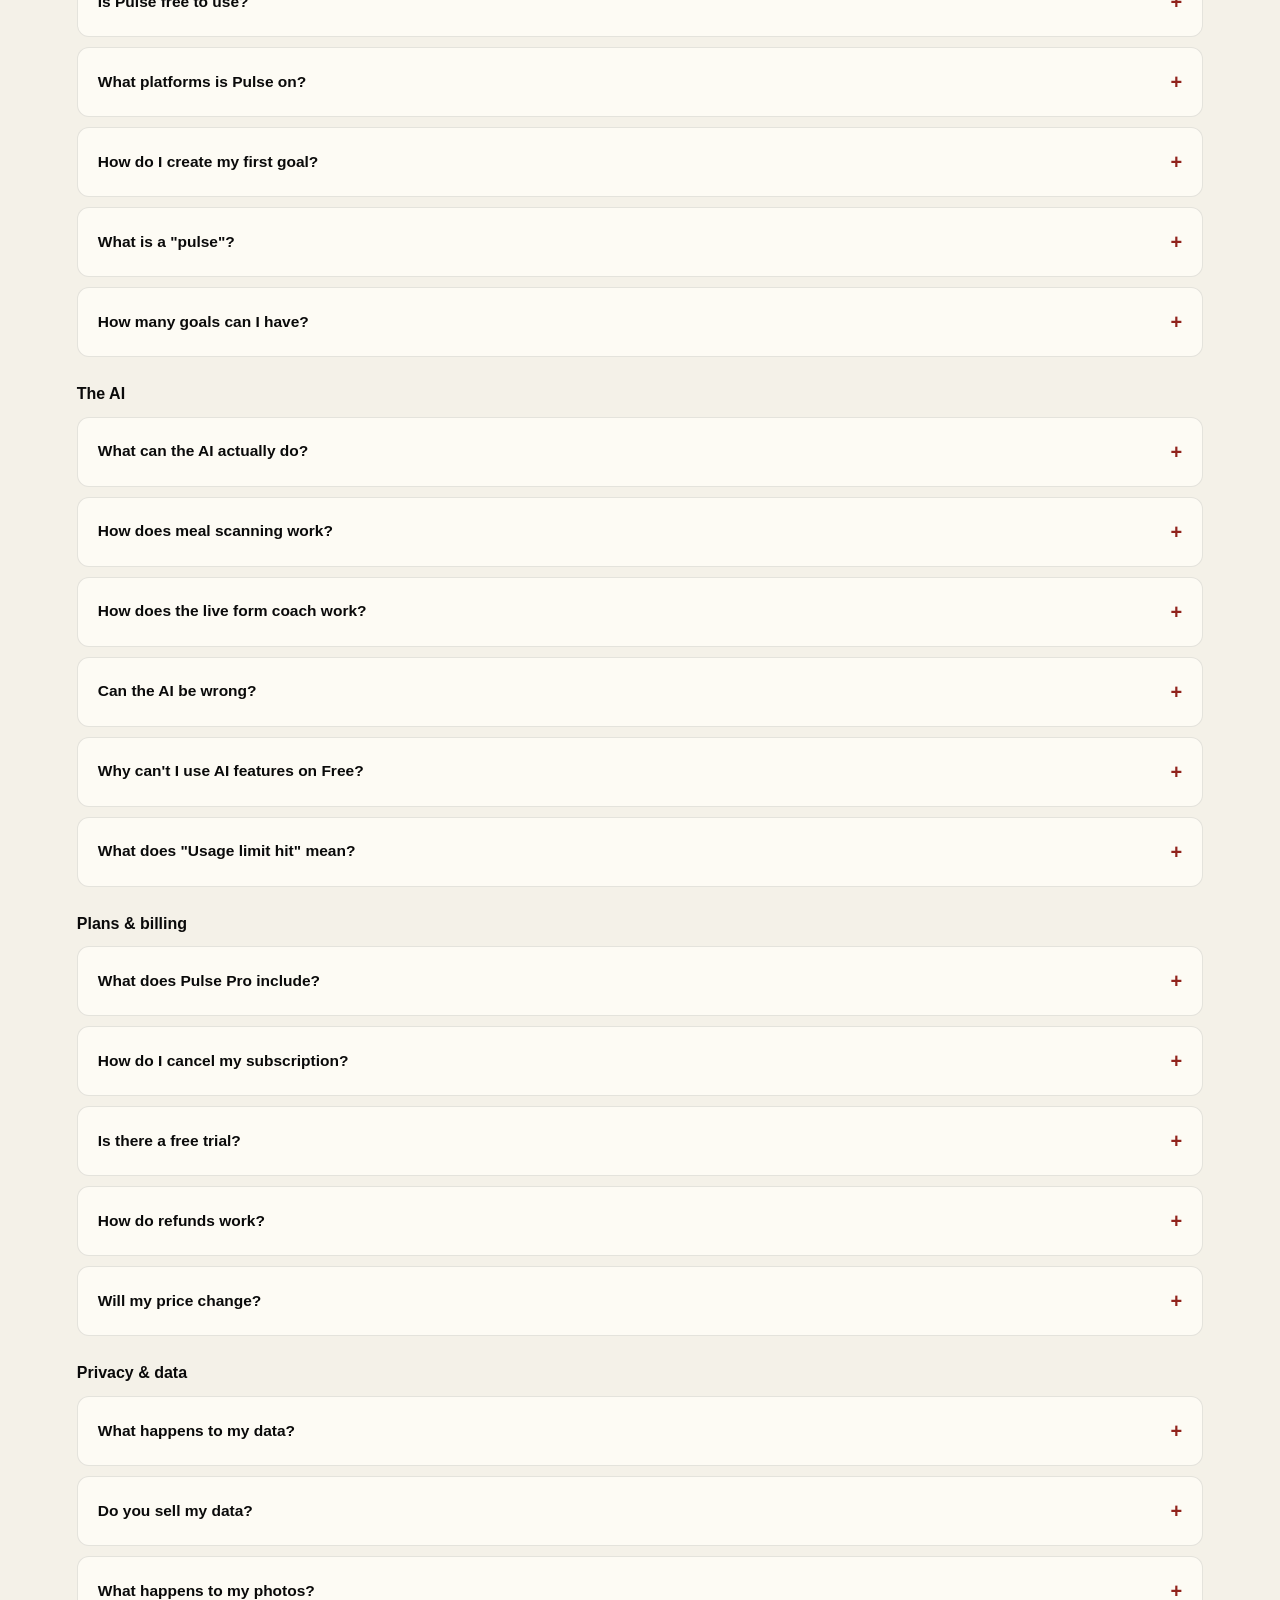
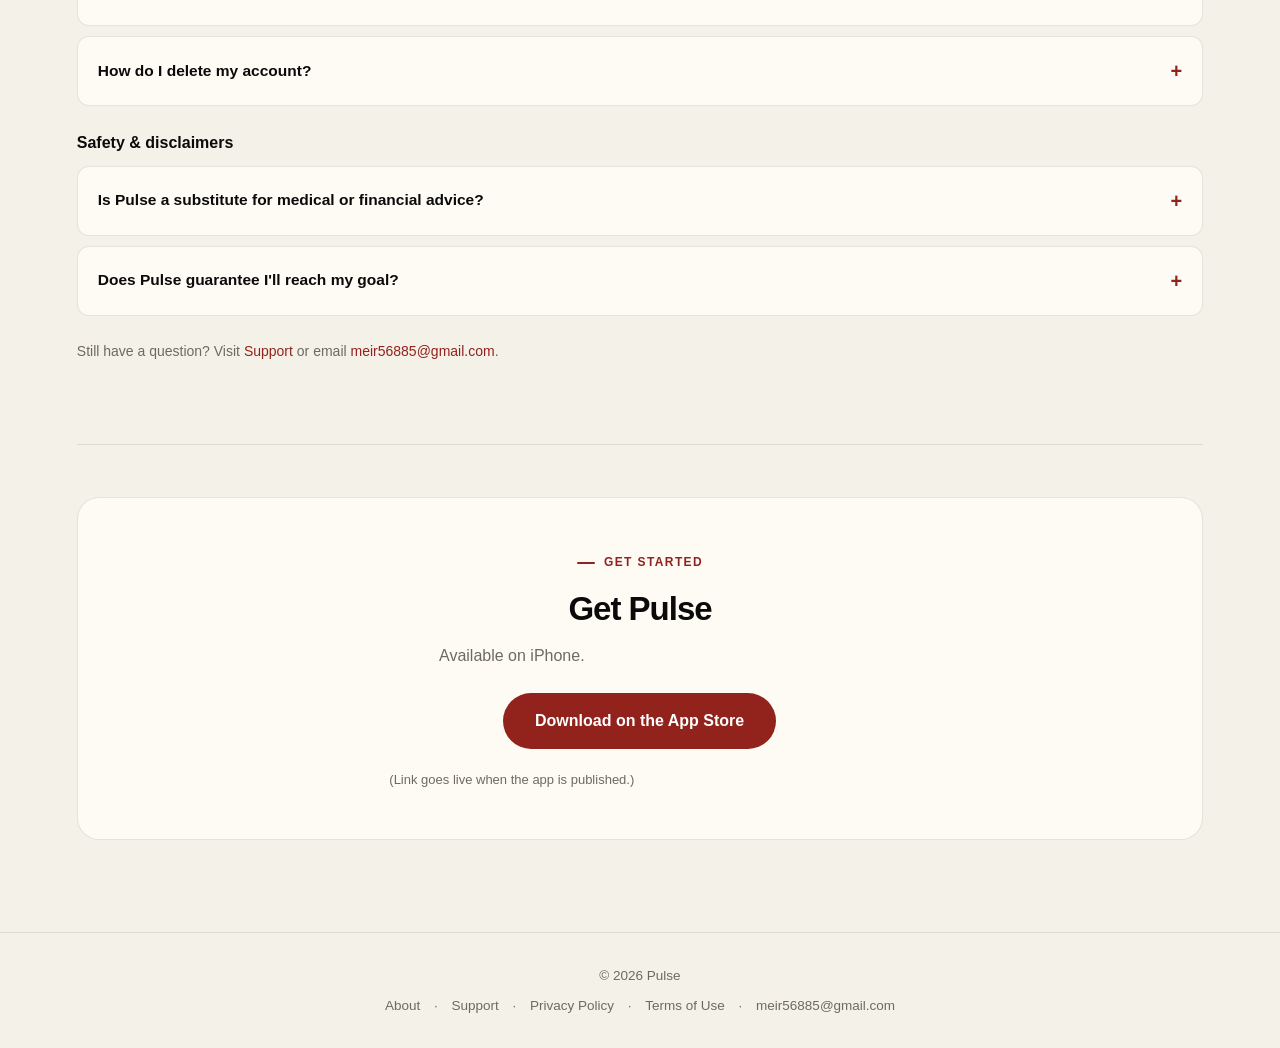
==== commit 0e99ce6b: "Pricing: Pulse Pro $9.99/mo (was $10) to match App Store Connect Co-Authored-By: Claude Opus 4.8 <no" ====
--- a/index.html
+++ b/index.html
@@ -139,7 +139,7 @@
         </div>
         <div class="plan featured">
           <div class="tag">Pulse Pro</div>
-          <div class="price">$10<span style="font-size:15px;color:var(--muted)">/mo</span></div>
+          <div class="price">$9.99<span style="font-size:15px;color:var(--muted)">/mo</span></div>
           <ul><li>AI builds your plan &amp; pulses</li><li>Scan meals for nutrition</li><li>Live form coach</li><li>AI coach</li><li>Unlimited goals</li></ul>
         </div>
       </div>
@@ -173,7 +173,7 @@
 
       <h3 style="font-size:16px;margin:24px 0 10px">Plans &amp; billing</h3>
       <div class="faq">
-        <details><summary>What does Pulse Pro include?</summary><p>Pulse Pro ($10/mo) unlocks every AI feature — the AI plan builder, meal scanning, the live form coach, and the AI coach — plus unlimited goals. There's one simple paid plan; no tiers to compare.</p></details>
+        <details><summary>What does Pulse Pro include?</summary><p>Pulse Pro ($9.99/mo) unlocks every AI feature — the AI plan builder, meal scanning, the live form coach, and the AI coach — plus unlimited goals. There's one simple paid plan; no tiers to compare.</p></details>
         <details><summary>How do I cancel my subscription?</summary><p>Subscriptions are managed by Apple. Open the App Store, tap your profile, choose Subscriptions, select Pulse, and cancel anytime — you keep access until the end of the billing period.</p></details>
         <details><summary>Is there a free trial?</summary><p>When offered, trials convert to a paid subscription unless you cancel before the trial ends. Any trial terms are shown at checkout.</p></details>
         <details><summary>How do refunds work?</summary><p>Purchases are processed by Apple, so refunds are handled by Apple at <a href="https://reportaproblem.apple.com" rel="noopener">reportaproblem.apple.com</a>.</p></details>
